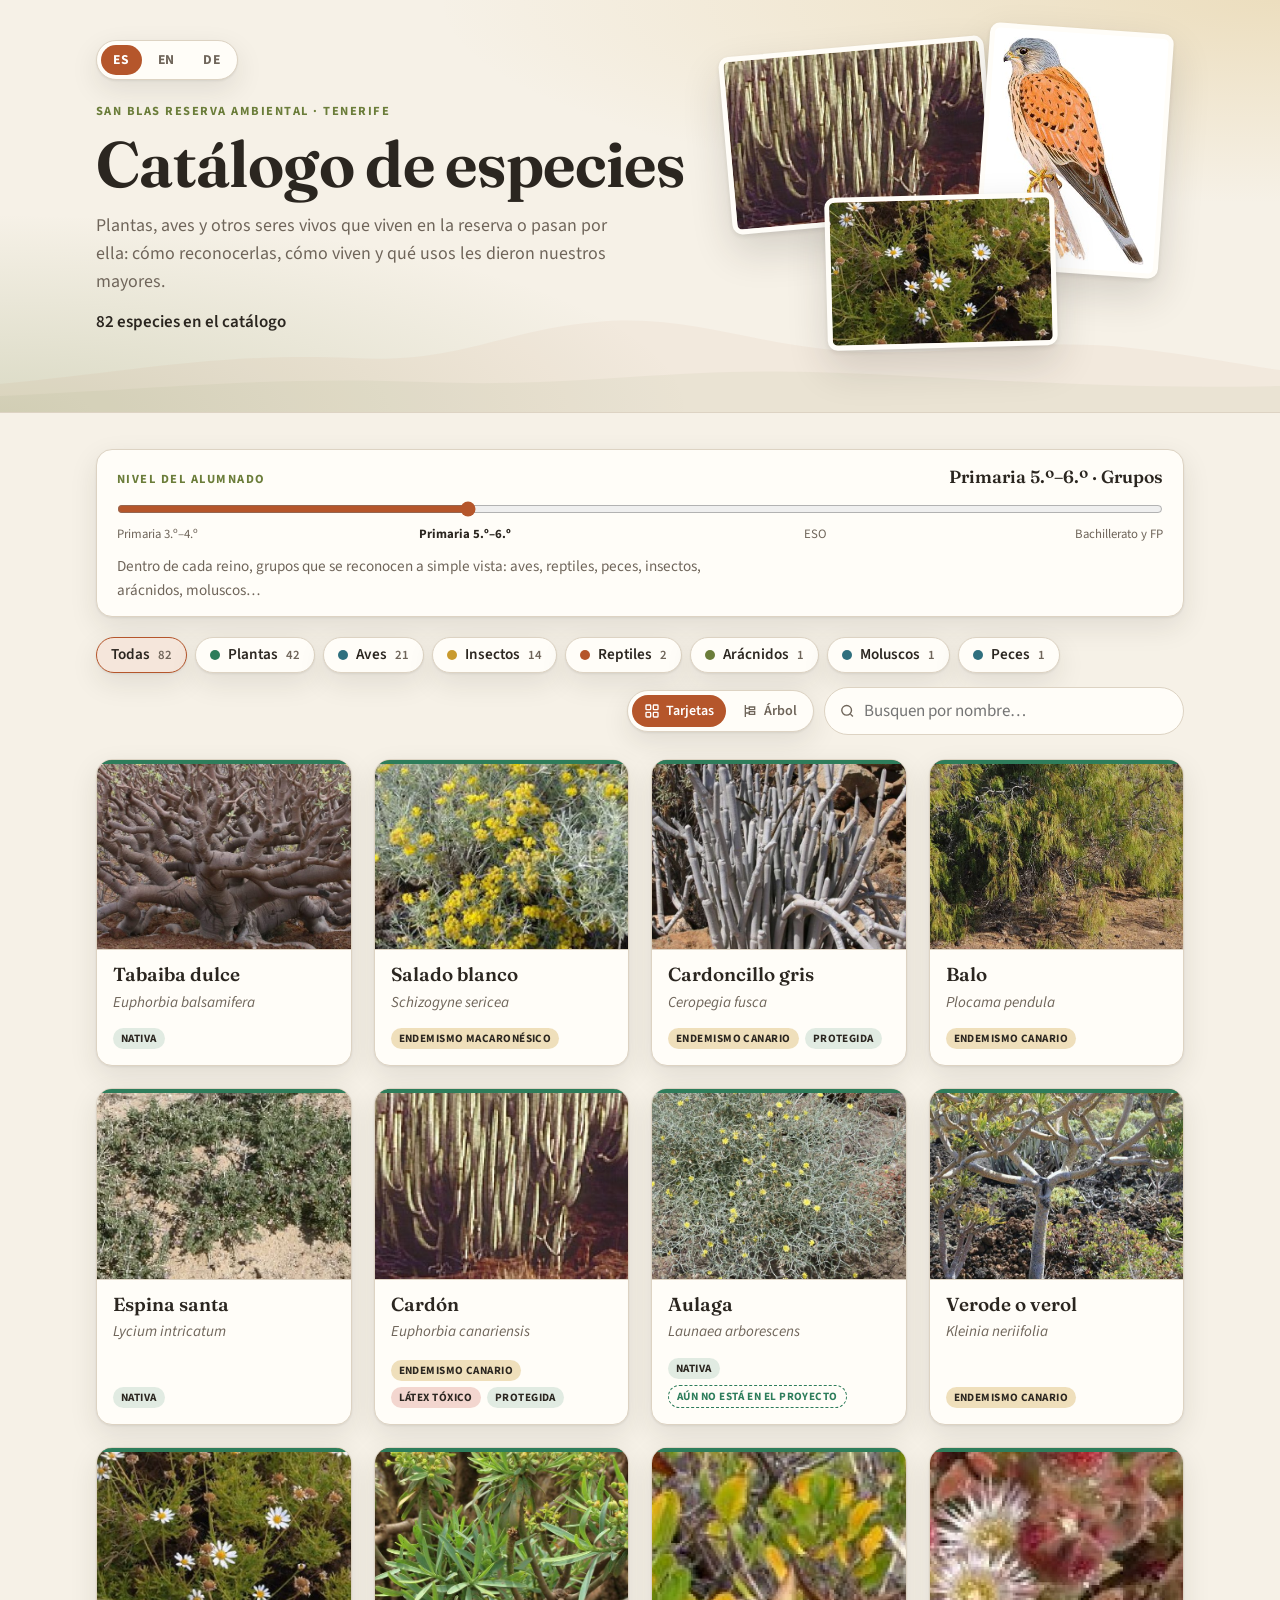
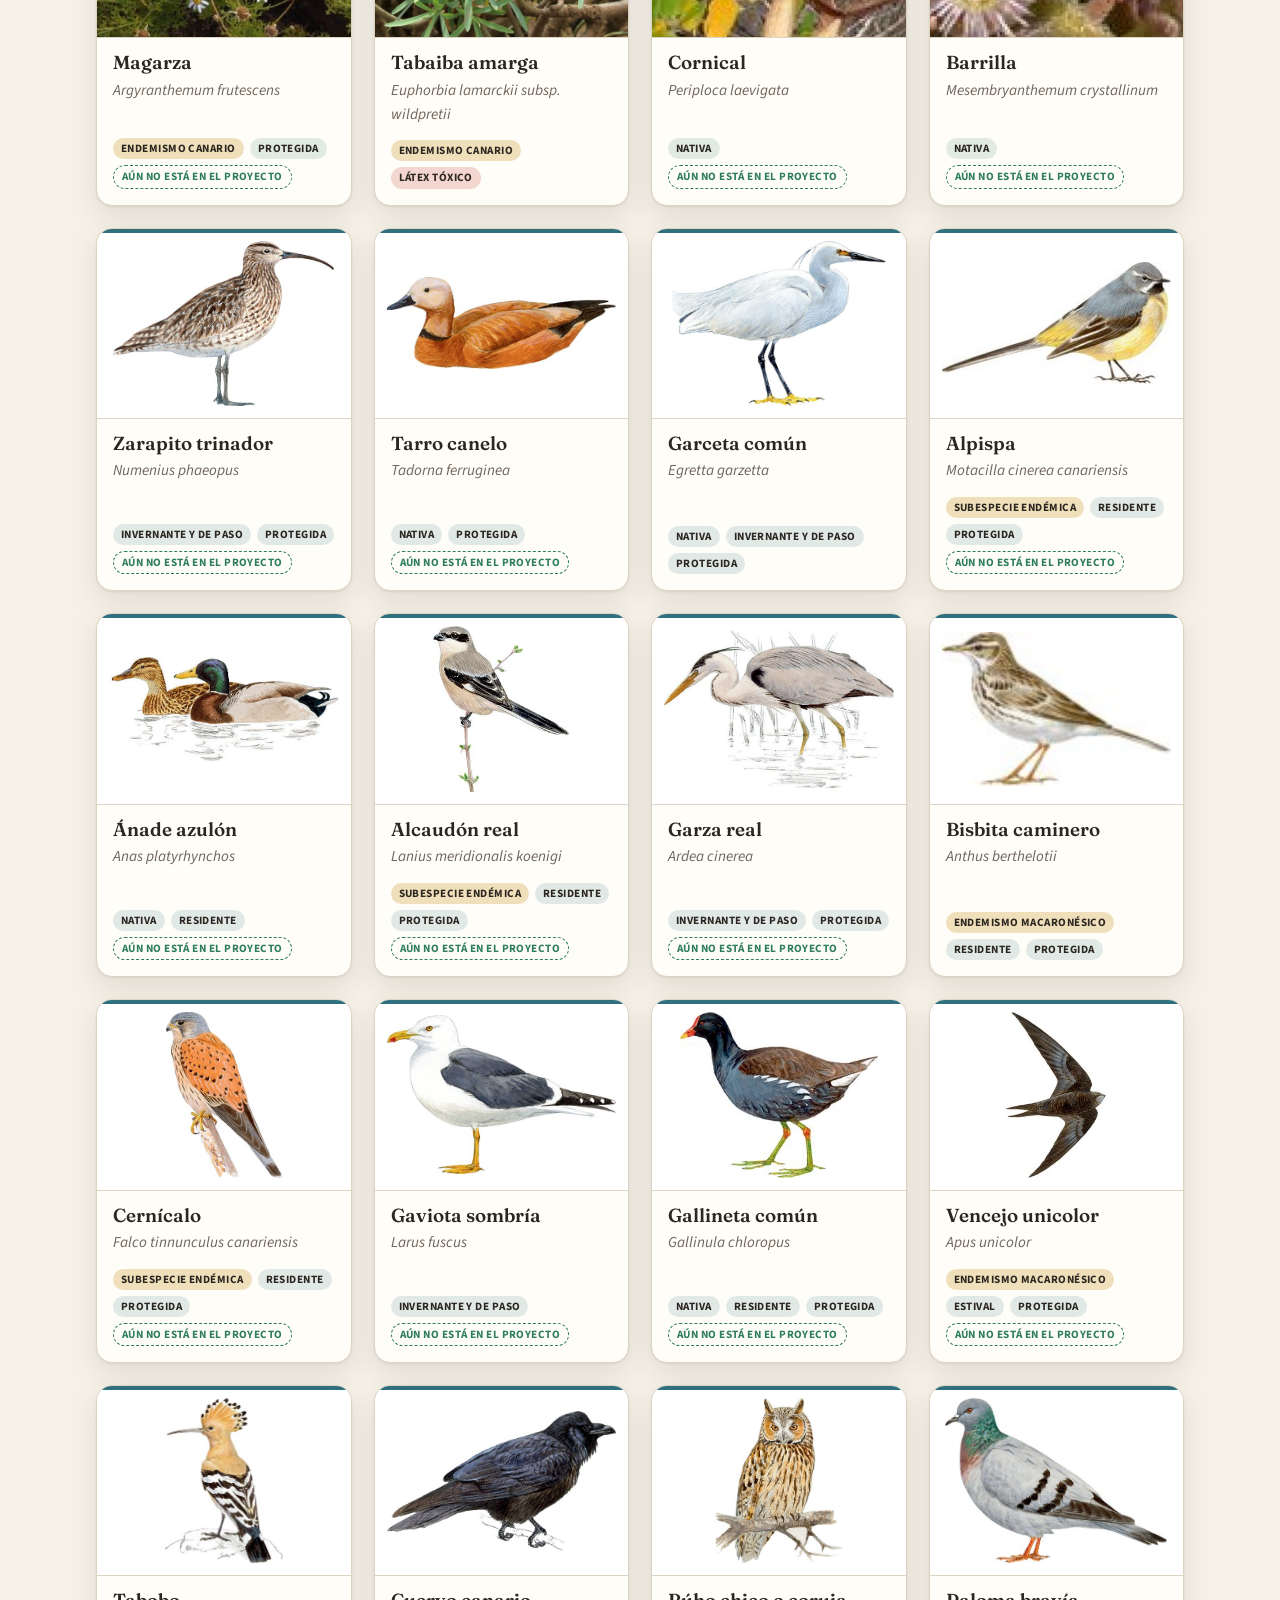
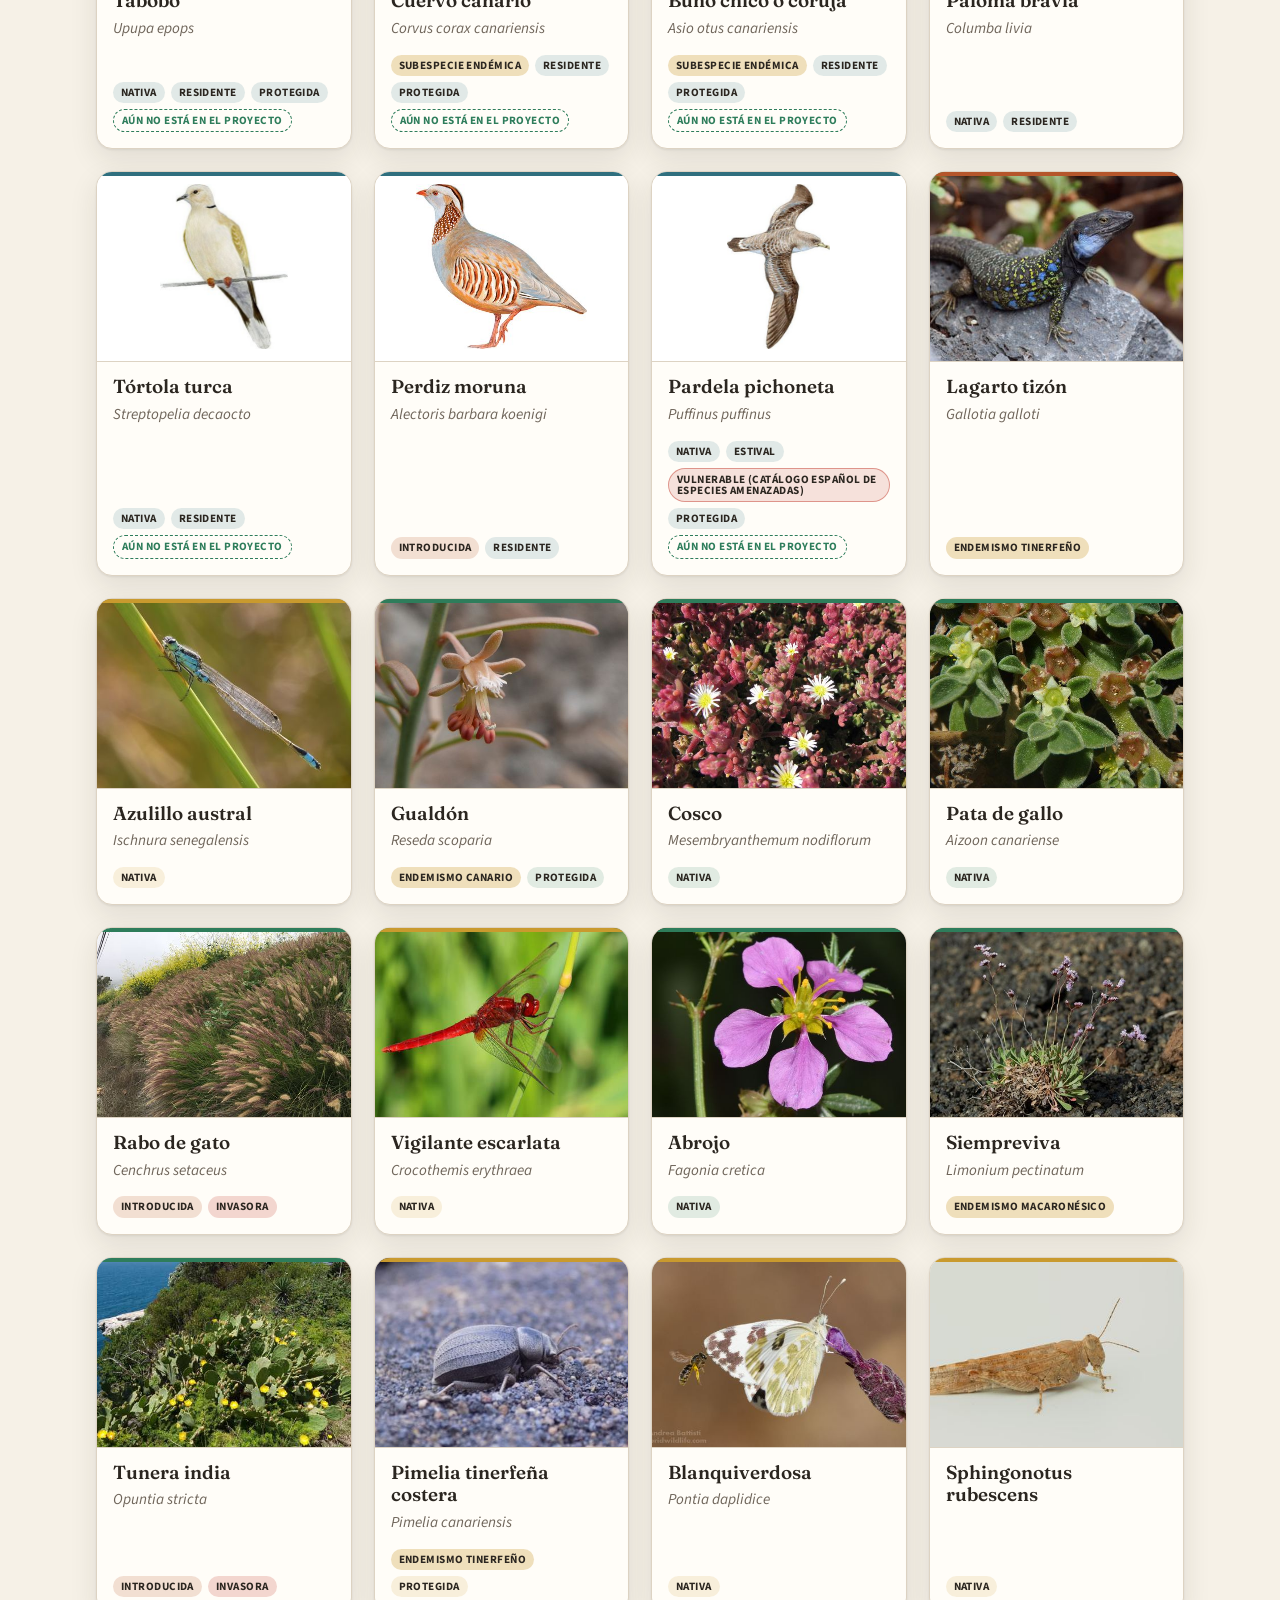
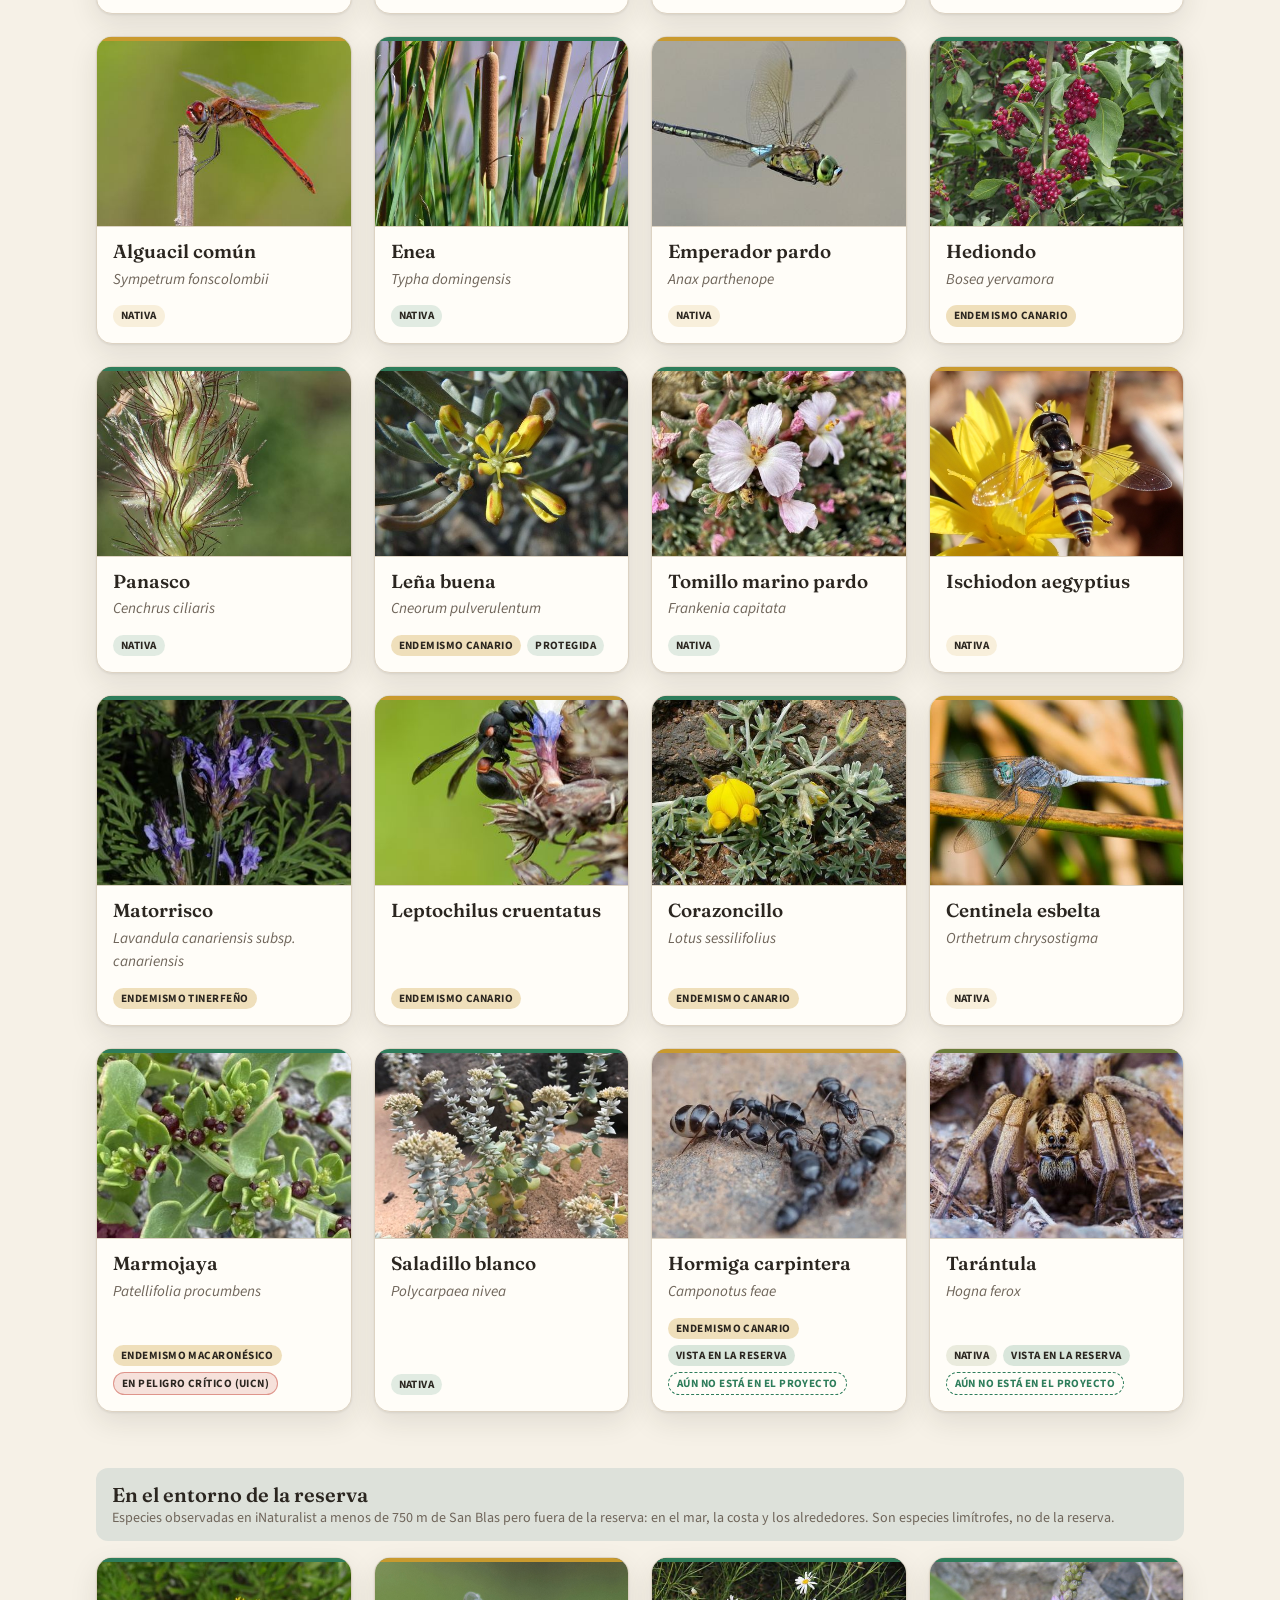
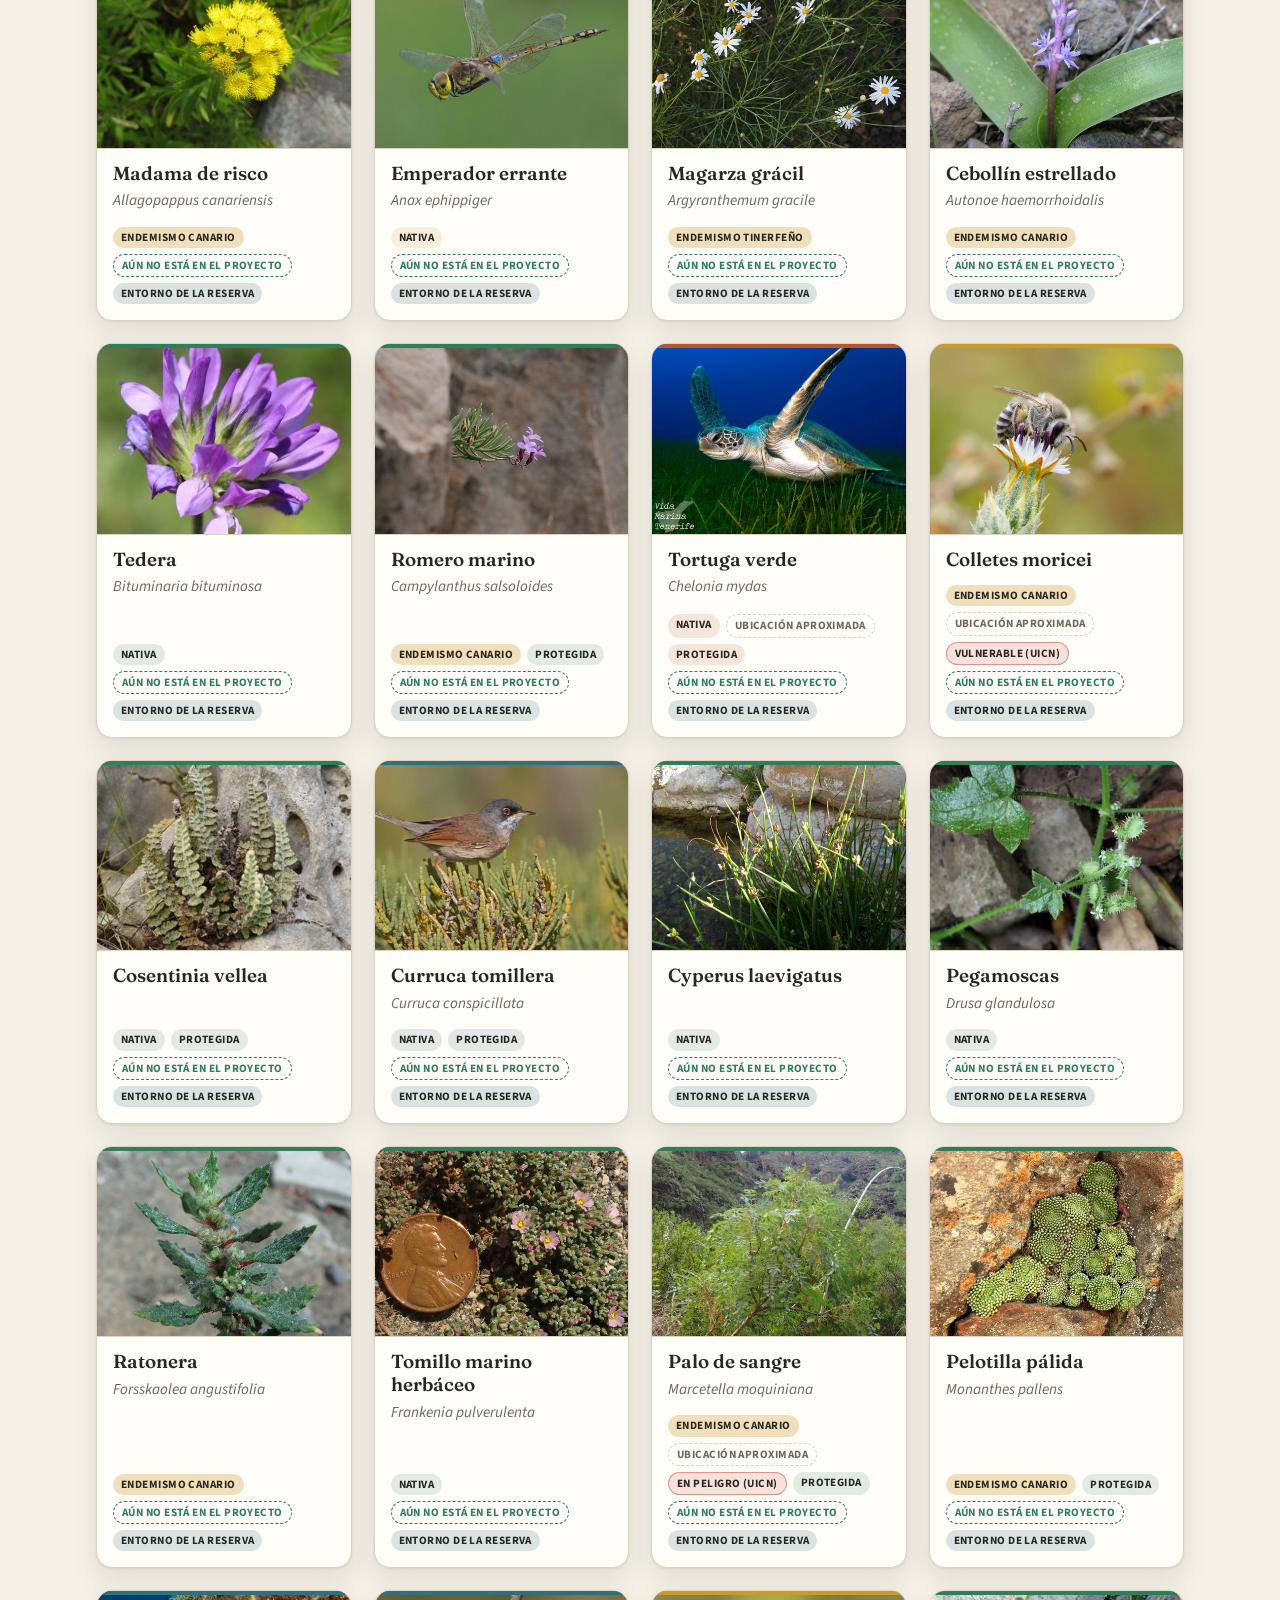
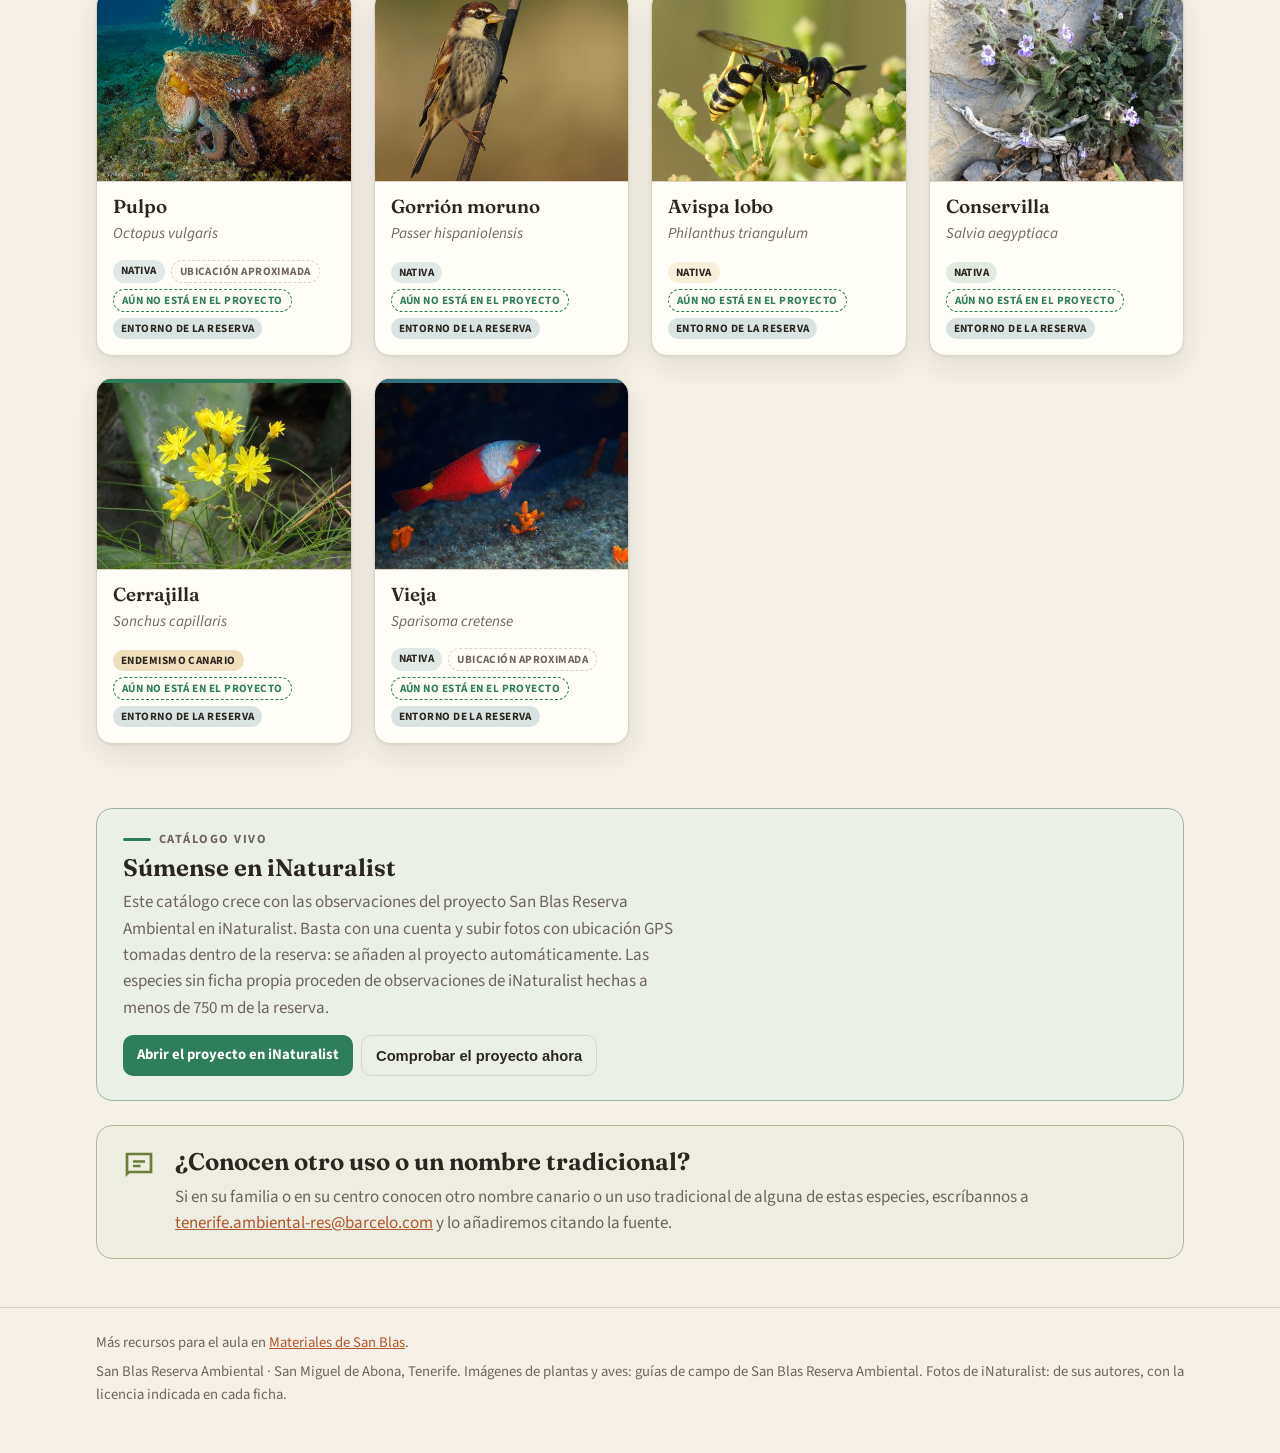
==== catalogo/index.html @ 32a2a269 "Vincula el catálogo de especies desde la web de materiales Copia la web del catálogo en catalogo/ (c" ====
<!doctype html>
<html lang="es">
<head>
<meta charset="utf-8">
<meta name="viewport" content="width=device-width, initial-scale=1">
<title>Catálogo de especies · San Blas Reserva Ambiental</title>
<meta name="description" content="Catálogo de plantas y aves de San Blas Reserva Ambiental (Tenerife): foto, descripción y usos tradicionales en español, inglés y alemán.">
<link rel="preconnect" href="https://fonts.googleapis.com">
<link rel="preconnect" href="https://fonts.gstatic.com" crossorigin>
<link href="https://fonts.googleapis.com/css2?family=Fraunces:opsz,wght@9..144,500;9..144,650&family=Source+Sans+3:wght@400;600;700&display=swap" rel="stylesheet">
<link rel="stylesheet" href="estilo.css">
</head>
<body>

<header class="cabecera">
  <div class="envoltura">
    <div>
      <nav class="idiomas" aria-label="Idioma / Language / Sprache">
        <button type="button" data-lang="es">ES</button>
        <button type="button" data-lang="en">EN</button>
        <button type="button" data-lang="de">DE</button>
      </nav>
      <p class="antetitulo" data-t="antetitulo"></p>
      <h1 data-t="titulo"></h1>
      <p class="entradilla" data-t="entradilla"></p>
      <p class="recuento" id="recuento"></p>
    </div>
    <div class="collage" aria-hidden="true">
      <img class="c1" src="img/cardon.jpg" alt="">
      <img class="c2" src="img/cernicalo.jpg" alt="">
      <img class="c3" src="img/magarza.jpg" alt="">
    </div>
  </div>
</header>

<main class="envoltura">
  <div class="nivel">
    <div class="nivel-cab">
      <label for="nivel" data-t="nivel"></label>
      <output id="nivel-txt" for="nivel"></output>
    </div>
    <input type="range" id="nivel" min="1" max="4" step="1" value="2" list="nivel-marcas">
    <ol class="nivel-marcas" id="nivel-marcas" aria-hidden="true"><li></li><li></li><li></li><li></li></ol>
    <p class="nivel-ayuda" id="nivel-ayuda"></p>
  </div>

  <div class="herramientas">
    <div class="filtros" role="group" id="filtros"></div>
    <div class="lado">
    <div class="vista" role="group" id="vista">
      <button type="button" data-vista="tarjetas"><svg width="16" height="16" viewBox="0 0 24 24" fill="none" stroke="currentColor" stroke-width="2" aria-hidden="true"><rect x="3" y="3" width="7" height="7" rx="1"/><rect x="14" y="3" width="7" height="7" rx="1"/><rect x="3" y="14" width="7" height="7" rx="1"/><rect x="14" y="14" width="7" height="7" rx="1"/></svg><span data-t="vistaTarjetas"></span></button>
      <button type="button" data-vista="arbol"><svg width="16" height="16" viewBox="0 0 24 24" fill="none" stroke="currentColor" stroke-width="2" aria-hidden="true"><path d="M5 3v18M5 8h6M5 15h6M11 8v-2h8v4h-8zM11 15v-2h8v4h-8z"/></svg><span data-t="vistaArbol"></span></button>
    </div>
    <label class="buscar">
      <span class="vh" data-t="buscar"></span>
      <svg width="18" height="18" viewBox="0 0 24 24" fill="none" stroke="currentColor" stroke-width="2" aria-hidden="true"><circle cx="11" cy="11" r="7"/><path d="m20 20-3.5-3.5"/></svg>
      <input type="search" id="buscar" autocomplete="off">
    </label>
  </div>

  </div>
  <div id="rejilla" class="rejilla" aria-live="polite"></div>
  <div id="arbol-cont" hidden>
    <p class="arbol-acciones"><button type="button" id="desplegar" data-t="desplegar"></button> · <button type="button" id="plegar" data-t="plegar"></button></p>
    <ul class="arbol" id="arbol"></ul>
  </div>
  <p id="vacio" class="vacio" hidden data-t="vacio"></p>

  <aside class="inat" id="inat">
    <div>
      <p class="sec-num" style="--c:var(--hoja)" data-t="inatAnte"></p>
      <h2 data-t="inatTitulo"></h2>
      <p data-t="inatTexto"></p>
      <p class="acciones"><a class="boton" style="--c:var(--hoja)" href="https://www.inaturalist.org/projects/san-blas-reserva-ambiental" target="_blank" rel="noopener" data-t="inatBoton"></a> <button type="button" class="boton sec" id="comprobar" data-t="comprobarBoton"></button></p>
      <div class="comprobar-res" id="comprobar-res" aria-live="polite" hidden></div>
    </div>
  </aside>

  <aside class="invita">
    <svg width="36" height="36" viewBox="0 0 24 24" fill="none" stroke="currentColor" stroke-width="1.8" aria-hidden="true"><path d="M4 4h16v12H5.2L4 17.2z"/><path d="M8 9h8M8 12h5"/></svg>
    <div>
      <h2 data-t="invitaTitulo"></h2>
      <p data-t="invitaTexto" data-html></p>
    </div>
  </aside>
</main>

<footer class="pie">
  <div class="envoltura">
    <p data-t="pie1" data-html></p>
    <p data-t="pie2"></p>
  </div>
</footer>

<dialog id="ficha" class="ficha" aria-labelledby="ficha-nombre">
  <form method="dialog"><button class="cerrar" aria-label="×" data-t-aria="cerrar">×</button></form>
  <div class="ficha-foto"><img id="ficha-img" alt=""></div>
  <div class="ficha-cuerpo">
    <p class="ficha-grupo" id="ficha-grupo"></p>
    <h2 id="ficha-nombre"></h2>
    <p class="cientifico" id="ficha-cientifico"></p>
    <p class="otros-nombres" id="ficha-otros"></p>
    <div class="meta" id="ficha-estatus"></div>
    <p class="islas" id="ficha-islas" hidden></p>
    <p class="nota-dist" id="ficha-nota" hidden></p>
    <p class="taxonomia" id="ficha-taxonomia"></p>
    <h3 data-t="descripcion"></h3>
    <p id="ficha-desc"></p>
    <h3 data-t="usos"></h3>
    <p id="ficha-usos"></p>
    <p class="credito" id="ficha-credito"></p>
    <p class="acciones" id="ficha-enlaces"></p>
  </div>
</dialog>

<script src="datos.js"></script>
<script src="datos-inat.js"></script>
<script src="taxonomia.js"></script>
<script src="catalogo.js"></script>
</body>
</html>
---- catalogo/estilo.css ----
/* Misma paleta y tipografía que sanblasreservaambiental.org/materiales */
:root{
  --fondo:#f6f1e7; --papel:#fffdf8; --tinta:#2b2620; --suave:#6f655a; --linea:#ddd3c3;
  --acento:#b5562b; --acento-2:#6b7d3a; --mar:#2f6f7e; --oro:#c99a2e; --hoja:#2e7d5b; --sobre-c:#fff;
  --sombra:0 1px 2px rgba(43,38,32,.08),0 10px 28px rgba(43,38,32,.10);
  --sombra-alta:0 2px 4px rgba(43,38,32,.10),0 18px 40px rgba(43,38,32,.16);
  --radio:16px;
  --serif:"Fraunces",Georgia,"Times New Roman",serif;
  --sans:"Source Sans 3",system-ui,-apple-system,"Segoe UI",sans-serif;
}
@media (prefers-color-scheme: dark){
  :root:not([data-theme="light"]){
    --fondo:#1c1915; --papel:#26221d; --tinta:#efe8dc; --suave:#b2a796; --linea:#3a342c;
    --acento:#e0814f; --acento-2:#a6b86b; --mar:#6fb3c2; --oro:#e2b850; --hoja:#6cc69a; --sobre-c:#1c1915;
    --sombra:0 1px 2px rgba(0,0,0,.4),0 10px 28px rgba(0,0,0,.3);
    --sombra-alta:0 2px 4px rgba(0,0,0,.45),0 18px 40px rgba(0,0,0,.4);
  }
}
:root[data-theme="dark"]{
  --fondo:#1c1915; --papel:#26221d; --tinta:#efe8dc; --suave:#b2a796; --linea:#3a342c;
  --acento:#e0814f; --acento-2:#a6b86b; --mar:#6fb3c2; --oro:#e2b850; --hoja:#6cc69a; --sobre-c:#1c1915;
  --sombra:0 1px 2px rgba(0,0,0,.4),0 10px 28px rgba(0,0,0,.3);
  --sombra-alta:0 2px 4px rgba(0,0,0,.45),0 18px 40px rgba(0,0,0,.4);
}
*{box-sizing:border-box}
body{margin:0;background:var(--fondo);color:var(--tinta);font:17px/1.55 var(--sans);-webkit-font-smoothing:antialiased}
a{color:var(--acento)}
.envoltura{max-width:1120px;margin:0 auto;padding:0 16px}
.vh{position:absolute;width:1px;height:1px;overflow:hidden;clip:rect(0 0 0 0)}

/* Cabecera */
.cabecera{position:relative;overflow:hidden;border-bottom:1px solid var(--linea);
  background:
    radial-gradient(120% 90% at 100% 0%, color-mix(in srgb,var(--oro) 22%,transparent) 0%, transparent 55%),
    radial-gradient(90% 80% at 0% 100%, color-mix(in srgb,var(--acento-2) 20%,transparent) 0%, transparent 60%),
    var(--fondo)}
.cabecera::after{content:"";position:absolute;inset:auto 0 0 0;height:120px;pointer-events:none;opacity:.5;
  background:url("data:image/svg+xml,%3Csvg xmlns='http://www.w3.org/2000/svg' viewBox='0 0 1200 120' preserveAspectRatio='none'%3E%3Cpath d='M0 120 L0 92 C120 80 210 60 330 66 C430 72 470 38 560 30 C640 22 700 50 780 58 C880 68 960 44 1060 56 C1120 63 1170 74 1200 78 L1200 120 Z' fill='%23b5562b' fill-opacity='.10'/%3E%3Cpath d='M0 120 L0 104 C160 96 260 84 400 90 C540 96 620 76 760 80 C900 84 1020 98 1200 94 L1200 120 Z' fill='%236b7d3a' fill-opacity='.12'/%3E%3C/svg%3E") bottom/100% 100% no-repeat}
.cabecera .envoltura{position:relative;z-index:1;padding-top:28px;padding-bottom:64px;display:grid;grid-template-columns:1.3fr 1fr;gap:32px;align-items:center}
.collage{position:relative;height:320px}
.collage img{position:absolute;border-radius:10px;box-shadow:var(--sombra-alta);border:5px solid var(--papel);object-fit:cover;background:#fff}
.collage .c1{width:58%;aspect-ratio:3/2;left:0;top:18px;transform:rotate(-5deg)}
.collage .c2{width:40%;aspect-ratio:3/4;right:4%;top:0;transform:rotate(4deg);object-fit:contain;padding:8px}
.collage .c3{width:50%;aspect-ratio:3/2;left:22%;bottom:0;transform:rotate(-1.5deg)}
.antetitulo{font:700 .78rem/1.2 var(--sans);letter-spacing:.12em;text-transform:uppercase;color:var(--acento-2);margin:24px 0 12px}
h1{font:650 clamp(2.3rem,6.5vw,4rem)/1.02 var(--serif);margin:0 0 16px;letter-spacing:-.01em;max-width:16ch}
.entradilla{font-size:1.12rem;color:var(--suave);margin:0 0 14px;max-width:58ch}
.recuento{margin:0;font-weight:600}

.idiomas{display:inline-flex;gap:4px;background:var(--papel);border:1px solid var(--linea);border-radius:999px;padding:4px;box-shadow:var(--sombra)}
.idiomas button{font:700 .85rem/1 var(--sans);letter-spacing:.06em;border:0;background:transparent;color:var(--suave);padding:8px 12px;border-radius:999px;cursor:pointer}
.idiomas button[aria-pressed="true"]{background:var(--acento);color:var(--sobre-c)}

/* Nivel del alumnado */
.nivel{margin:36px 0 0;background:var(--papel);border:1px solid var(--linea);border-radius:var(--radio);padding:16px 20px 14px;box-shadow:var(--sombra)}
.nivel-cab{display:flex;flex-wrap:wrap;gap:6px 14px;align-items:baseline;justify-content:space-between}
.nivel-cab label{font:700 .78rem/1.2 var(--sans);letter-spacing:.12em;text-transform:uppercase;color:var(--acento-2)}
.nivel-cab output{font:600 1.1rem/1.2 var(--serif)}
.nivel input[type=range]{width:100%;margin:14px 0 4px;accent-color:var(--acento);cursor:pointer}
.nivel-marcas{display:grid;grid-template-columns:repeat(4,1fr);list-style:none;margin:0;padding:0;font-size:.8rem;color:var(--suave)}
.nivel-marcas li:nth-child(2){text-align:center;transform:translateX(-17%)}
.nivel-marcas li:nth-child(3){text-align:center;transform:translateX(17%)}
.nivel-marcas li:last-child{text-align:right}
.nivel-marcas li.activo{color:var(--tinta);font-weight:700}
.nivel-ayuda{margin:10px 0 0;color:var(--suave);font-size:.95rem;max-width:75ch}
.seccion{grid-column:1/-1;margin:14px 0 -6px;padding-bottom:6px;border-bottom:1px solid var(--linea);font:600 1.25rem/1.25 var(--serif)}
.seccion:first-child{margin-top:0}
.seccion small{display:block;font:400 .88rem/1.3 var(--sans);color:var(--suave);margin-top:2px}
.seccion i{font-style:italic}
.seccion.litoral{margin-top:34px;padding:14px 16px;border:0;border-radius:12px;background:color-mix(in srgb,var(--mar) 12%,transparent);color:var(--tinta)}
.seccion.litoral:first-child{margin-top:0}
.chip.entorno{background:color-mix(in srgb,var(--mar) 18%,transparent)}
.arbol-litoral{margin-top:26px}
.arbol-litoral>.seccion{margin:0 0 8px;font:600 1.15rem/1.25 var(--serif)}
.cuerpo .rango{font-size:.82rem;color:var(--suave);margin:0}
.taxonomia{margin:12px 0 0;font-size:.9rem;color:var(--suave)}
.taxonomia b{color:var(--tinta);font-weight:600}
.oculto-nivel1 .cuerpo .cientifico{display:none}

/* Herramientas */
.herramientas{display:flex;flex-wrap:wrap;gap:14px;align-items:center;justify-content:space-between;margin:20px 0 24px}
.filtros{display:flex;flex-wrap:wrap;gap:8px}
.filtros button{display:inline-flex;align-items:center;gap:8px;font:600 .95rem/1 var(--sans);color:var(--tinta);cursor:pointer;
  background:var(--papel);border:1px solid var(--linea);border-radius:999px;padding:9px 14px;box-shadow:var(--sombra)}
.filtros button[aria-pressed="true"]{border-color:var(--c,var(--acento));background:color-mix(in srgb,var(--c,var(--acento)) 14%,var(--papel))}
.filtros .n{font-size:.8rem;color:var(--suave)}
.punto{width:10px;height:10px;border-radius:50%;background:var(--c,var(--acento));flex:none}
.buscar{display:flex;align-items:center;gap:8px;background:var(--papel);border:1px solid var(--linea);border-radius:999px;padding:0 14px;color:var(--suave);flex:1 1 240px;max-width:360px}
.buscar input{border:0;background:transparent;font:inherit;color:var(--tinta);padding:10px 0;width:100%;outline:none}
.buscar:focus-within{border-color:var(--acento)}

.lado{display:flex;flex-wrap:wrap;gap:10px;align-items:center;flex:1 1 360px;justify-content:flex-end}
.vista{display:inline-flex;gap:4px;background:var(--papel);border:1px solid var(--linea);border-radius:999px;padding:4px;box-shadow:var(--sombra)}
.vista button{display:inline-flex;align-items:center;gap:6px;font:600 .88rem/1 var(--sans);border:0;background:transparent;color:var(--suave);padding:8px 12px;border-radius:999px;cursor:pointer}
.vista button[aria-pressed="true"]{background:var(--acento);color:var(--sobre-c)}

/* Árbol */
.arbol-acciones{margin:0 0 12px;color:var(--suave);font-size:.9rem}
.arbol-acciones button{border:0;background:none;color:var(--acento);font:inherit;cursor:pointer;padding:2px;text-decoration:underline;text-underline-offset:3px}
.arbol,.arbol ul{list-style:none;margin:0;padding:0}
.arbol ul{margin-left:11px;padding-left:22px;border-left:2px solid var(--linea)}
.arbol li{position:relative}
.arbol ul>li::before{content:"";position:absolute;left:-22px;top:22px;width:18px;border-top:2px solid var(--linea)}
.arbol ul>li:last-child::after{content:"";position:absolute;left:-24px;top:23px;bottom:0;border-left:4px solid var(--fondo)}
.arbol summary{display:flex;flex-wrap:wrap;align-items:baseline;gap:4px 10px;cursor:pointer;padding:10px 12px;margin:2px 0;border-radius:10px;list-style:none}
.arbol summary::-webkit-details-marker{display:none}
.arbol summary::before{content:"▸";color:var(--c,var(--acento));font-size:.9rem;width:12px;transition:transform .15s;display:inline-block}
.arbol details[open]>summary::before{transform:rotate(90deg)}
.arbol summary:hover{background:color-mix(in srgb,var(--c,var(--acento)) 8%,transparent)}
.arbol .rango-et{font:700 .7rem/1 var(--sans);letter-spacing:.1em;text-transform:uppercase;color:var(--c,var(--acento))}
.arbol .rango-nom{font:600 1.08rem/1.25 var(--serif)}
.arbol .rango-nom i{font-style:italic}
.arbol .rango-es{color:var(--suave);font-size:.92rem}
.arbol .n{font-size:.8rem;color:var(--suave);background:color-mix(in srgb,var(--c,var(--acento)) 12%,var(--papel));border-radius:999px;padding:3px 8px}
.hojas{display:grid;gap:8px;margin-left:34px;grid-template-columns:repeat(auto-fill,minmax(min(100%,230px),1fr));padding:4px 0 14px}
.hoja{display:flex;align-items:center;gap:10px;text-align:left;background:var(--papel);border:1px solid var(--linea);border-radius:10px;padding:6px 10px 6px 6px;cursor:pointer;font:inherit;color:inherit;box-shadow:var(--sombra)}
.hoja:hover,.hoja:focus-visible{border-color:var(--c);outline:none}
.hoja img,.hoja .sin{width:46px;height:46px;border-radius:8px;object-fit:cover;flex:none;background:color-mix(in srgb,var(--c) 12%,var(--papel))}
.hoja b{display:block;font:600 .98rem/1.2 var(--serif)}
.hoja i{display:block;font-size:.82rem;color:var(--suave)}
.oculto-nivel1 .hoja i{display:none}

/* Tarjetas */
.rejilla{display:grid;gap:22px;grid-template-columns:repeat(auto-fill,minmax(min(100%,240px),1fr))}
.tarjeta{position:relative;display:flex;flex-direction:column;background:var(--papel);border:1px solid var(--linea);text-align:left;
  border-radius:var(--radio);overflow:hidden;box-shadow:var(--sombra);transition:transform .2s ease,box-shadow .2s ease,border-color .2s;padding:0;font:inherit;color:inherit;cursor:pointer}
.tarjeta:hover,.tarjeta:focus-visible{transform:translateY(-4px);box-shadow:var(--sombra-alta);border-color:color-mix(in srgb,var(--c) 45%,var(--linea));outline:none}
.tarjeta::before{content:"";position:absolute;inset:0 0 auto 0;height:4px;background:var(--c);z-index:2}
.miniatura{aspect-ratio:4/3;width:100%;background:color-mix(in srgb,var(--c) 10%,var(--papel));overflow:hidden;border-bottom:1px solid var(--linea)}
.miniatura img{width:100%;height:100%;object-fit:cover;transition:transform .4s ease;display:block}
.miniatura.lamina{background:#fff}
.miniatura.lamina img{object-fit:contain;padding:12px}
.tarjeta:hover .miniatura img{transform:scale(1.04)}
.sinfoto{display:grid;place-items:center;height:100%;color:var(--suave);font-size:.9rem}
.cuerpo{display:flex;flex-direction:column;gap:4px;padding:14px 16px 16px;flex:1;width:100%}
.cuerpo h3{font:600 1.18rem/1.2 var(--serif);margin:0}
.cientifico{font-style:italic;color:var(--suave);margin:0}
.cuerpo .cientifico{font-size:.95rem}
.meta{margin-top:auto;padding-top:10px;display:flex;flex-wrap:wrap;gap:6px}
.chip{font:700 .7rem/1 var(--sans);letter-spacing:.04em;text-transform:uppercase;padding:5px 8px;border-radius:999px;
  background:color-mix(in srgb,var(--c) 14%,transparent);color:var(--tinta)}
.chip.endemica-tenerife,.chip.endemica-canaria,.chip.endemica-macaro,.chip.subespecie-endemica{background:color-mix(in srgb,var(--oro) 30%,transparent)}
.chip.introducida{background:color-mix(in srgb,var(--acento) 18%,transparent)}
.chip.toxica{background:color-mix(in srgb,#c0392b 20%,transparent)}
.chip.uicn-cr,.chip.uicn-en,.chip.uicn-vu,.chip.ceea-vu{background:color-mix(in srgb,#c0392b 14%,transparent);border:1px solid color-mix(in srgb,#c0392b 45%,transparent)}
.chip.invasora{background:color-mix(in srgb,#c0392b 20%,transparent)}
.chip.vista-reserva{background:color-mix(in srgb,var(--hoja) 18%,transparent)}
.chip.aproximada{background:transparent;border:1px dashed var(--linea);color:var(--suave)}
.vacio{color:var(--suave);text-align:center;padding:40px 0}

/* Ficha */
.ficha{border:0;padding:0;border-radius:calc(var(--radio) + 4px);background:var(--papel);color:var(--tinta);box-shadow:var(--sombra-alta);
  width:min(760px,calc(100vw - 24px));max-height:calc(100vh - 32px);overflow:auto}
.ficha::backdrop{background:rgba(28,25,21,.6)}
.ficha[open]{display:block;position:fixed}
.ficha form{position:absolute;top:0;right:0;z-index:3}
.ficha-foto{position:relative;overflow:hidden}
.ficha-foto{background:#fff;height:clamp(220px,46vw,380px)}
.ficha-foto img{width:100%;height:100%;object-fit:cover;display:block}
.ficha-foto img[hidden]{display:none}
.ficha-foto.lamina img{object-fit:contain;padding:16px}
.ficha-cuerpo{padding:28px 28px 24px}
.ficha-grupo{font:700 .78rem/1 var(--sans);letter-spacing:.12em;text-transform:uppercase;color:var(--c);margin:0 0 10px}
.ficha h2{font:650 clamp(1.7rem,4vw,2.2rem)/1.1 var(--serif);margin:0 0 4px;padding-right:36px}
.otros-nombres{margin:6px 0 0;color:var(--suave);font-size:.95rem}
.ficha h3{font:600 1.1rem/1.2 var(--serif);margin:20px 0 6px}
.ficha-cuerpo > p{margin:0}
.credito{margin-top:18px !important;font-size:.82rem;color:var(--suave)}
.cerrar{margin:10px;width:40px;height:40px;border-radius:50%;border:1px solid var(--linea);background:var(--papel);color:var(--tinta);font-size:1.5rem;line-height:1;cursor:pointer;z-index:3}
.acciones{display:flex;flex-wrap:wrap;gap:8px;margin-top:14px !important}
.boton{display:inline-flex;align-items:center;gap:6px;text-decoration:none;font-weight:700;font-size:.92rem;padding:9px 14px;border-radius:10px;background:var(--c,var(--acento));color:var(--sobre-c)}
.boton.sec{background:transparent;color:var(--tinta);border:1px solid var(--linea)}

/* iNaturalist e invitación */
.inat{margin:64px 0 0;background:color-mix(in srgb,var(--hoja) 10%,var(--papel));border:1px solid color-mix(in srgb,var(--hoja) 35%,var(--linea));border-radius:var(--radio);padding:24px 26px}
.inat h2,.invita h2{font:650 1.5rem/1.15 var(--serif);margin:0 0 8px}
.inat p{margin:0;color:var(--suave);max-width:70ch}
.sec-num{font:700 .78rem/1 var(--sans);letter-spacing:.12em;text-transform:uppercase;color:var(--c);margin:0 0 8px !important;display:flex;align-items:center;gap:8px}
.sec-num::before{content:"";width:28px;height:3px;border-radius:2px;background:var(--c)}
.invita{margin:24px 0 0;display:flex;gap:18px;align-items:flex-start;background:color-mix(in srgb,var(--acento-2) 12%,var(--papel));
  border:1px solid color-mix(in srgb,var(--acento-2) 35%,var(--linea));border-radius:var(--radio);padding:22px 24px}
.invita svg{flex:none;color:var(--acento-2)}
.invita p{margin:0;color:var(--suave)}
.pie{margin-top:48px;border-top:1px solid var(--linea);padding:24px 0 40px;color:var(--suave);font-size:.92rem}
.pie p{margin:0 0 6px}

@media (max-width:760px){
  .cabecera .envoltura{grid-template-columns:1fr;padding-bottom:48px}
  .collage{display:none}
  .ficha-cuerpo{padding:22px 18px 20px}
  .buscar{max-width:none}
  .invita{flex-direction:column}
}
@media (prefers-reduced-motion: reduce){*{transition:none !important}}
.arbol .arbol-litoral>ul{margin-left:0;padding-left:0;border-left:0}
.arbol .arbol-litoral>ul>li::before,.arbol .arbol-litoral>ul>li::after{display:none}
.ficha .islas{margin:8px 0 0;font-size:.92rem;color:var(--suave)}
.ficha .nota-dist{margin:8px 0 0;padding:10px 12px;border-left:3px solid var(--oro);background:color-mix(in srgb,var(--oro) 10%,transparent);border-radius:6px;font-size:.92rem}
.chip.sin-proyecto{background:transparent;border:1px dashed var(--hoja);color:var(--hoja)}
.comprobar-res{margin-top:14px;padding:12px 14px;border-radius:10px;background:var(--papel);font-size:.95rem}
.comprobar-res ul{margin:6px 0 10px;padding-left:20px}
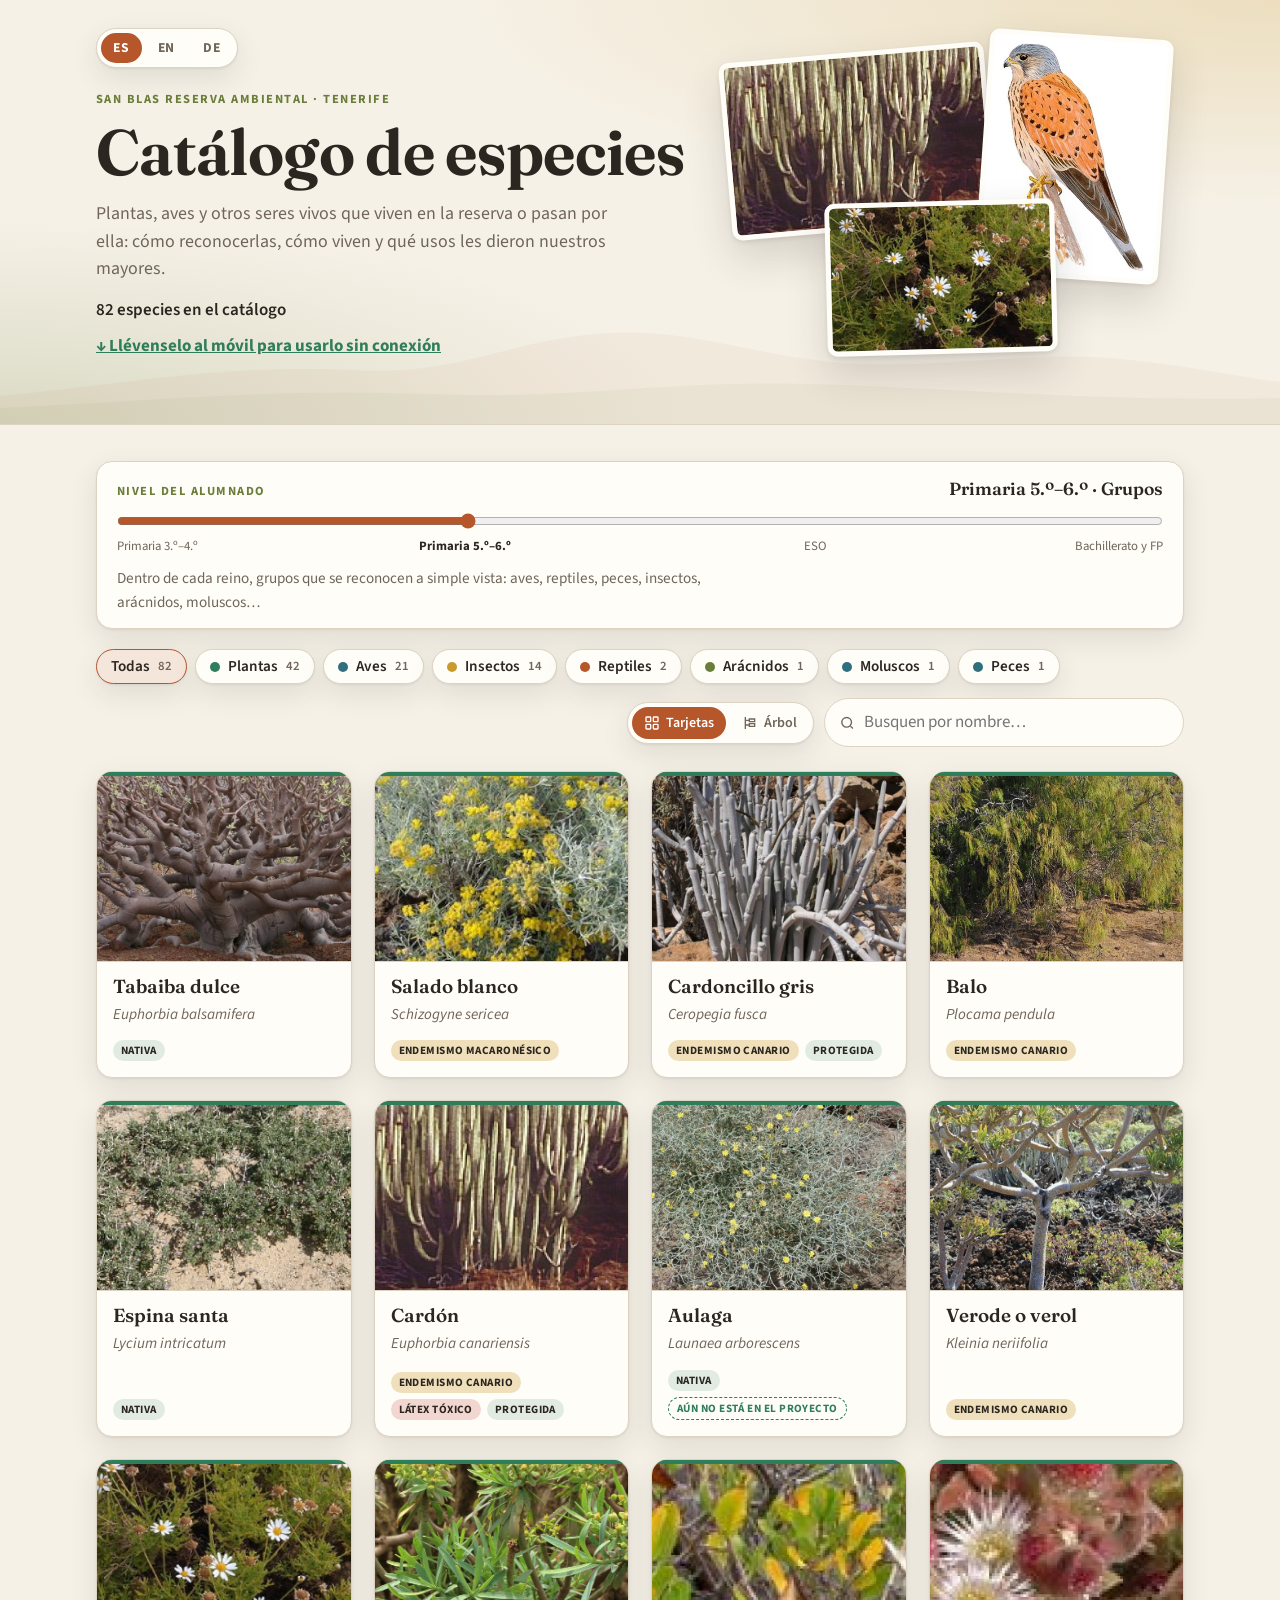
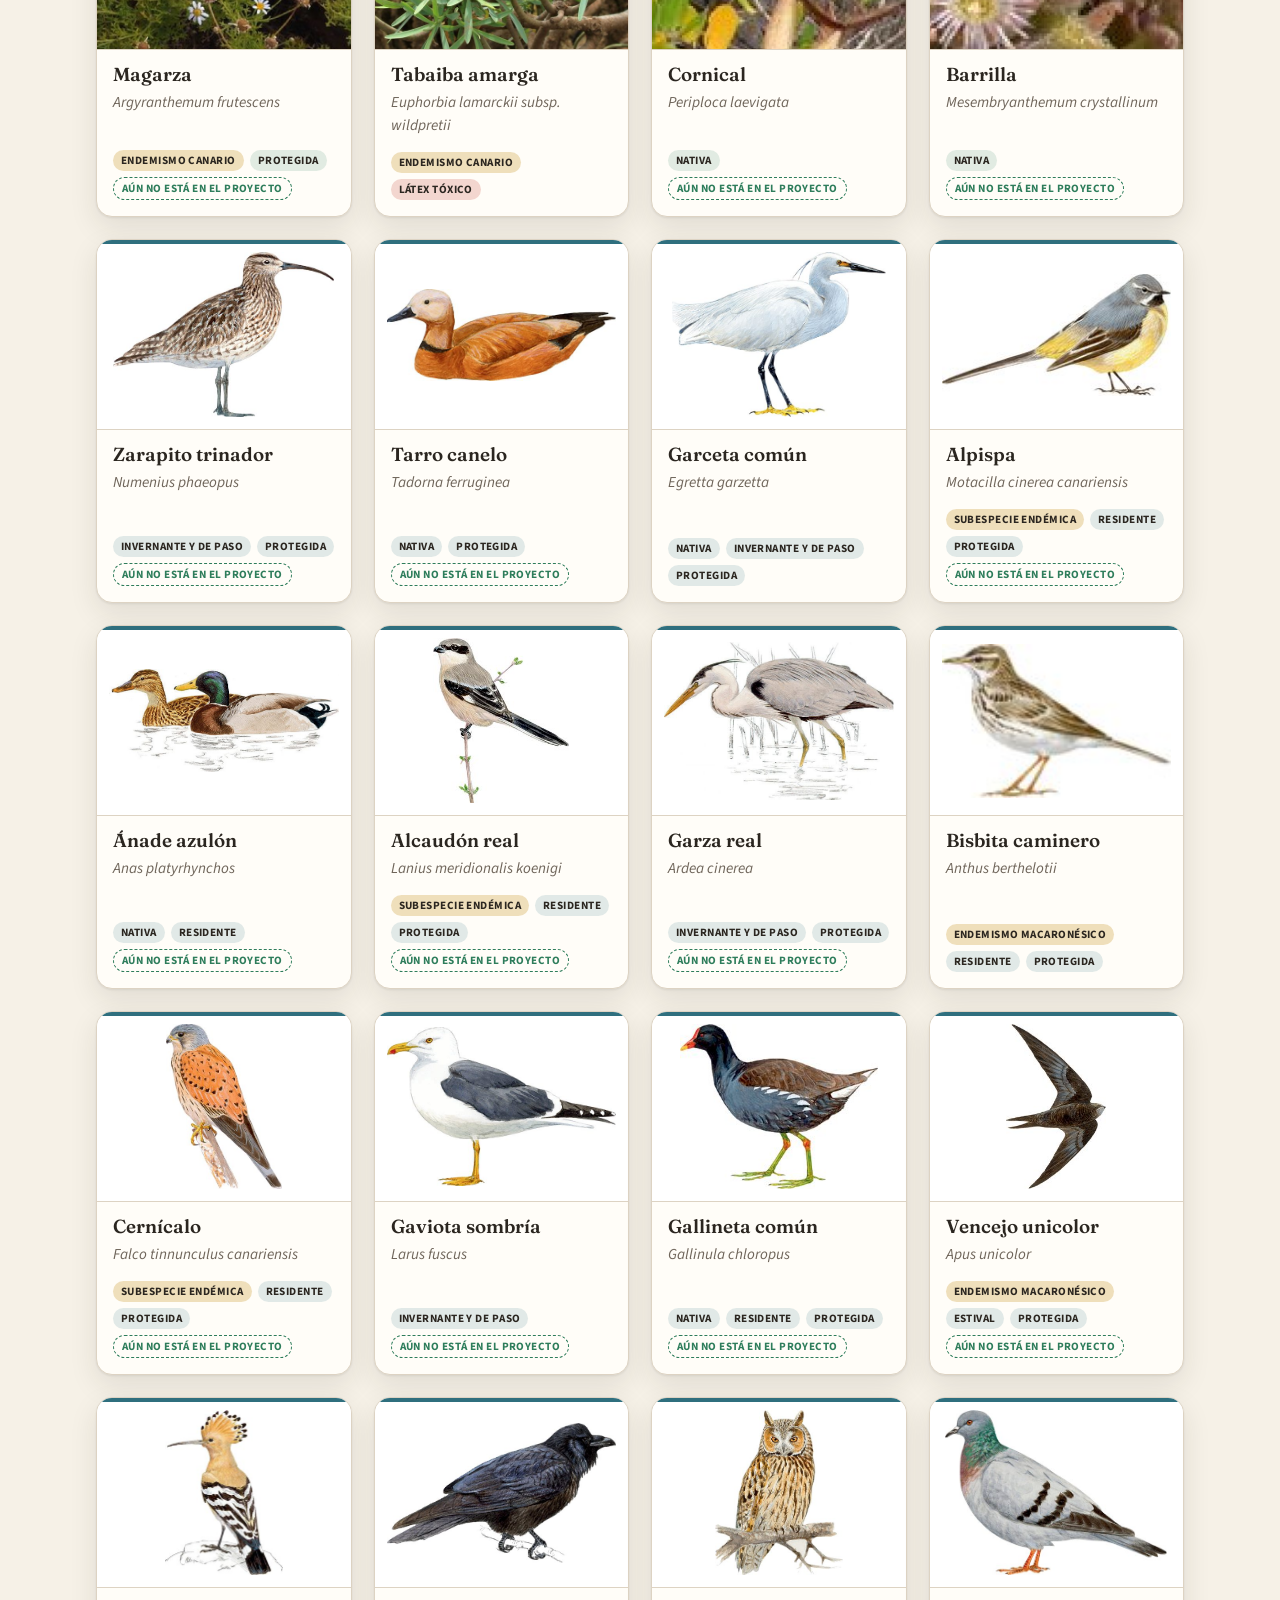
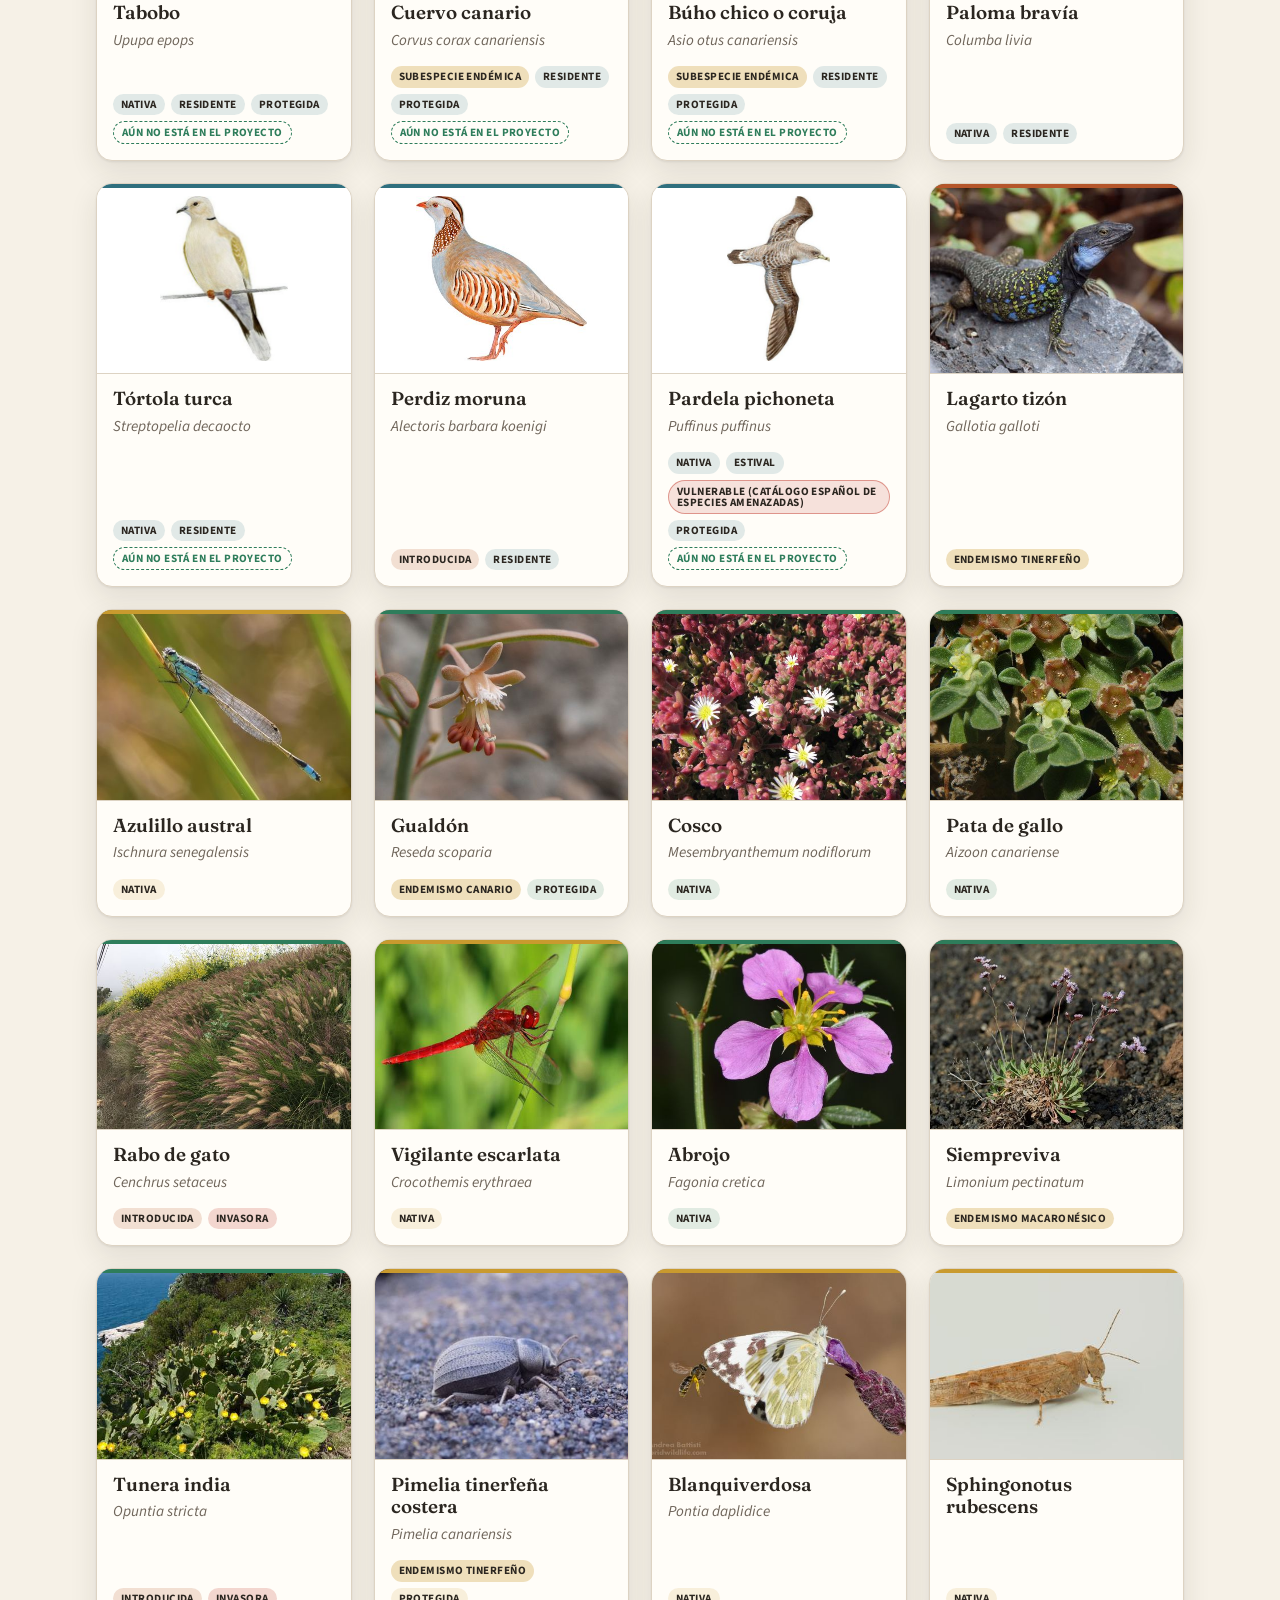
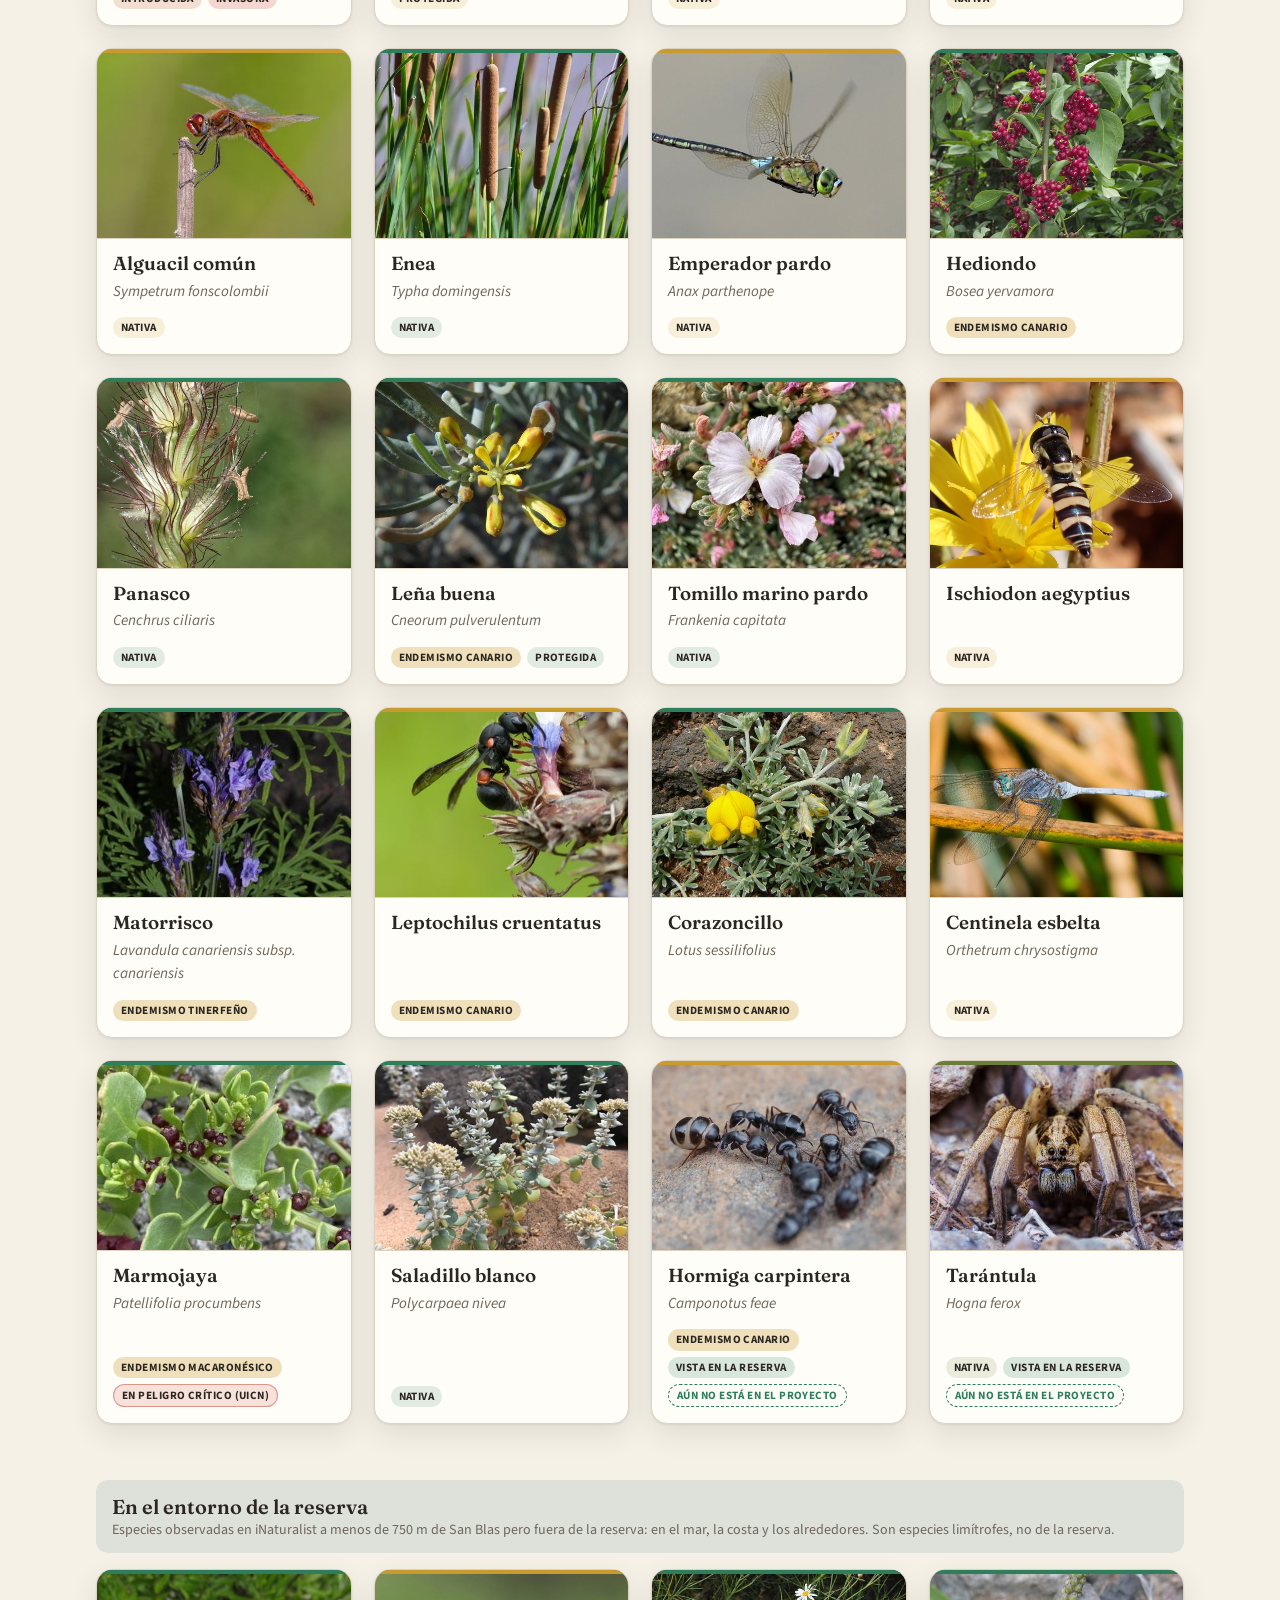
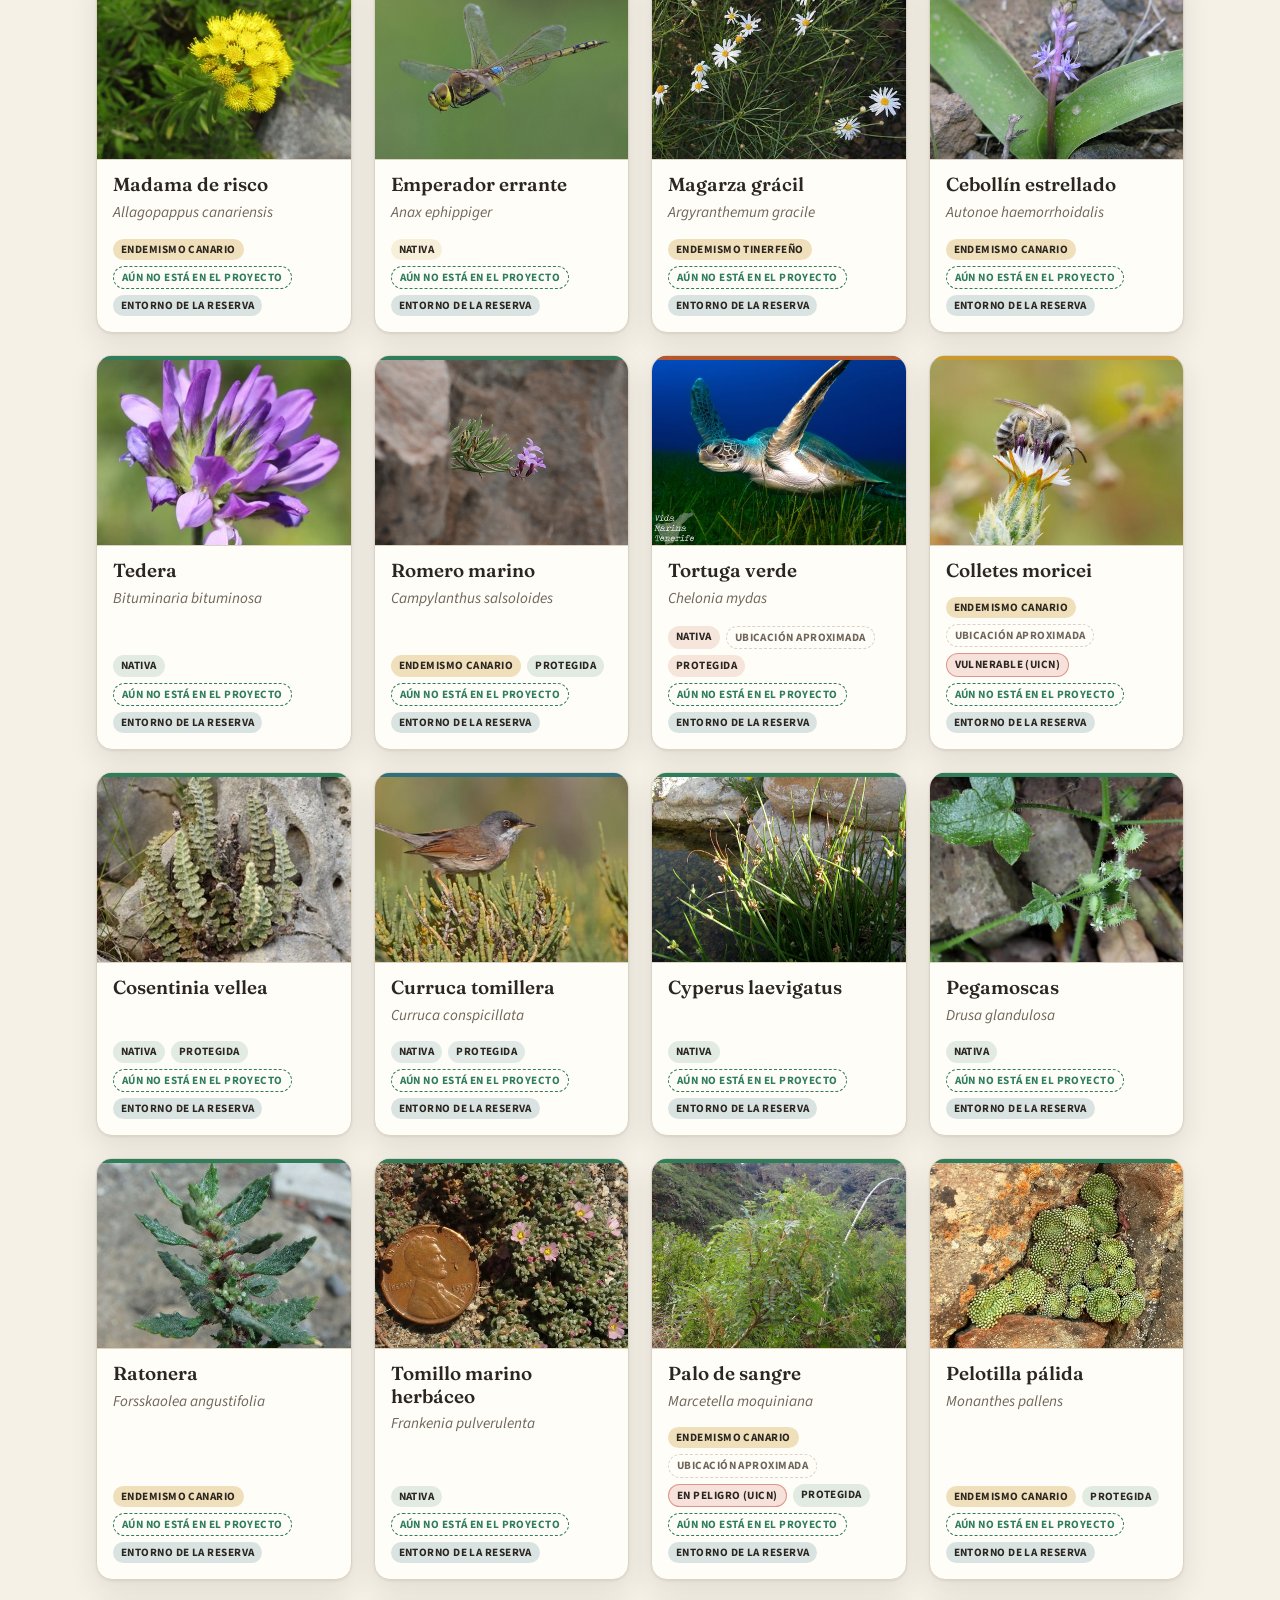
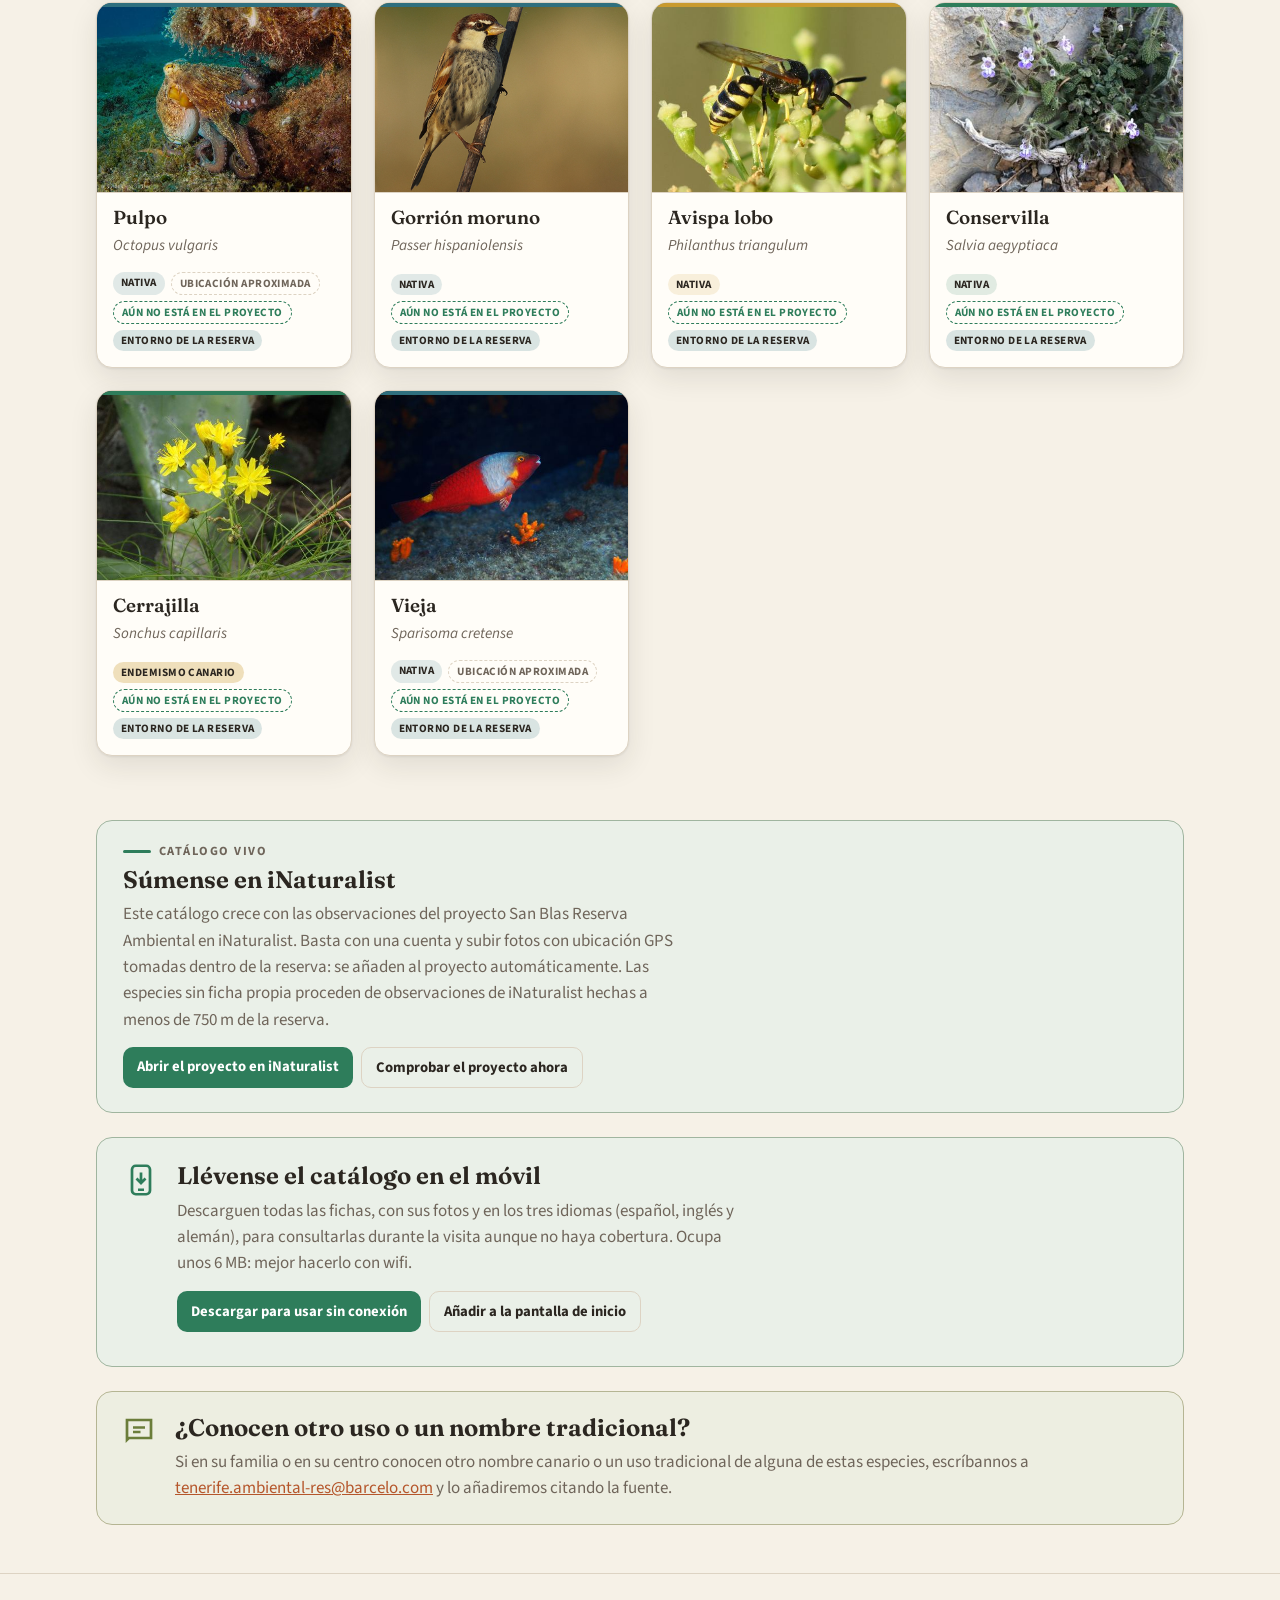
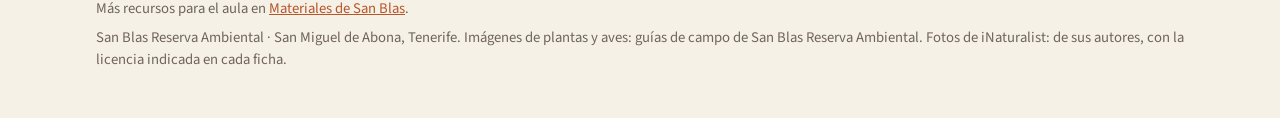
==== commit 9c63c04b: "Catálogo: descarga para usarlo sin conexión en el móvil Co-Authored-By: Claude Opus 5.5 <noreply@ant" ====
--- a/catalogo/index.html
+++ b/catalogo/index.html
@@ -9,6 +9,9 @@
 <link rel="preconnect" href="https://fonts.gstatic.com" crossorigin>
 <link href="https://fonts.googleapis.com/css2?family=Fraunces:opsz,wght@9..144,500;9..144,650&family=Source+Sans+3:wght@400;600;700&display=swap" rel="stylesheet">
 <link rel="stylesheet" href="estilo.css">
+<link rel="manifest" href="manifest.webmanifest">
+<meta name="theme-color" content="#2e7d5b">
+<link rel="apple-touch-icon" href="iconos/apple-touch-icon.png">
 </head>
 <body>
 
@@ -24,6 +27,7 @@
       <h1 data-t="titulo"></h1>
       <p class="entradilla" data-t="entradilla"></p>
       <p class="recuento" id="recuento"></p>
+      <a class="ir-llevar" href="#llevar" id="ir-llevar" data-t="irLlevar" hidden></a>
     </div>
     <div class="collage" aria-hidden="true">
       <img class="c1" src="img/cardon.jpg" alt="">
@@ -76,6 +80,19 @@
     </div>
   </aside>
 
+  <aside class="llevar" id="llevar" hidden>
+    <svg width="36" height="36" viewBox="0 0 24 24" fill="none" stroke="currentColor" stroke-width="1.8" aria-hidden="true"><rect x="6" y="2.5" width="12" height="19" rx="2.5"/><path d="M12 7v7M9 11l3 3 3-3M10 18.5h4"/></svg>
+    <div>
+      <h2 data-t="llevarTitulo"></h2>
+      <p id="llevar-texto"></p>
+      <p class="acciones"><button type="button" class="boton" style="--c:var(--hoja)" id="descargar" data-t="descargarBoton"></button> <button type="button" class="boton sec" id="instalar" data-t="instalarBoton" hidden></button></p>
+      <progress id="llevar-barra" max="1" value="0" hidden></progress>
+      <p class="llevar-estado" id="llevar-estado" aria-live="polite"></p>
+      <p class="llevar-ios" id="llevar-ios" data-t="llevarIos" hidden></p>
+      <p><button type="button" class="enlace" id="quitar" data-t="quitarBoton" hidden></button></p>
+    </div>
+  </aside>
+
   <aside class="invita">
     <svg width="36" height="36" viewBox="0 0 24 24" fill="none" stroke="currentColor" stroke-width="1.8" aria-hidden="true"><path d="M4 4h16v12H5.2L4 17.2z"/><path d="M8 9h8M8 12h5"/></svg>
     <div>
@@ -116,6 +133,7 @@
 <script src="datos.js"></script>
 <script src="datos-inat.js"></script>
 <script src="taxonomia.js"></script>
+<script src="offline.js"></script>
 <script src="catalogo.js"></script>
 </body>
 </html>
--- a/catalogo/estilo.css
+++ b/catalogo/estilo.css
@@ -169,6 +169,7 @@
 .cerrar{margin:10px;width:40px;height:40px;border-radius:50%;border:1px solid var(--linea);background:var(--papel);color:var(--tinta);font-size:1.5rem;line-height:1;cursor:pointer;z-index:3}
 .acciones{display:flex;flex-wrap:wrap;gap:8px;margin-top:14px !important}
 .boton{display:inline-flex;align-items:center;gap:6px;text-decoration:none;font-weight:700;font-size:.92rem;padding:9px 14px;border-radius:10px;background:var(--c,var(--acento));color:var(--sobre-c)}
+button.boton{font-family:inherit;border:0;cursor:pointer}
 .boton.sec{background:transparent;color:var(--tinta);border:1px solid var(--linea)}
 
 /* iNaturalist e invitación */
@@ -180,6 +181,13 @@
 .invita{margin:24px 0 0;display:flex;gap:18px;align-items:flex-start;background:color-mix(in srgb,var(--acento-2) 12%,var(--papel));
   border:1px solid color-mix(in srgb,var(--acento-2) 35%,var(--linea));border-radius:var(--radio);padding:22px 24px}
 .invita svg{flex:none;color:var(--acento-2)}
+.llevar{margin:24px 0 0;display:flex;gap:18px;align-items:flex-start;background:color-mix(in srgb,var(--hoja) 10%,var(--papel));border:1px solid color-mix(in srgb,var(--hoja) 35%,var(--linea));border-radius:var(--radio);padding:24px 26px}
+.llevar svg{flex:none;color:var(--hoja)}
+.llevar h2{font:650 1.5rem/1.15 var(--serif);margin:0 0 8px}
+.llevar p{margin:0 0 10px;color:var(--suave);max-width:70ch}
+.llevar progress{width:100%;max-width:420px;accent-color:var(--hoja);margin:4px 0 8px}
+.llevar-estado{font-weight:600;color:var(--tinta)!important}
+.llevar .enlace{background:none;border:0;padding:0;color:var(--suave);text-decoration:underline;font:inherit;font-size:.88rem;cursor:pointer}
 .invita p{margin:0;color:var(--suave)}
 .pie{margin-top:48px;border-top:1px solid var(--linea);padding:24px 0 40px;color:var(--suave);font-size:.92rem}
 .pie p{margin:0 0 6px}
@@ -199,3 +207,5 @@
 .chip.sin-proyecto{background:transparent;border:1px dashed var(--hoja);color:var(--hoja)}
 .comprobar-res{margin-top:14px;padding:12px 14px;border-radius:10px;background:var(--papel);font-size:.95rem}
 .comprobar-res ul{margin:6px 0 10px;padding-left:20px}
+
+.ir-llevar{display:inline-block;margin-top:10px;font-weight:700;color:var(--hoja)}
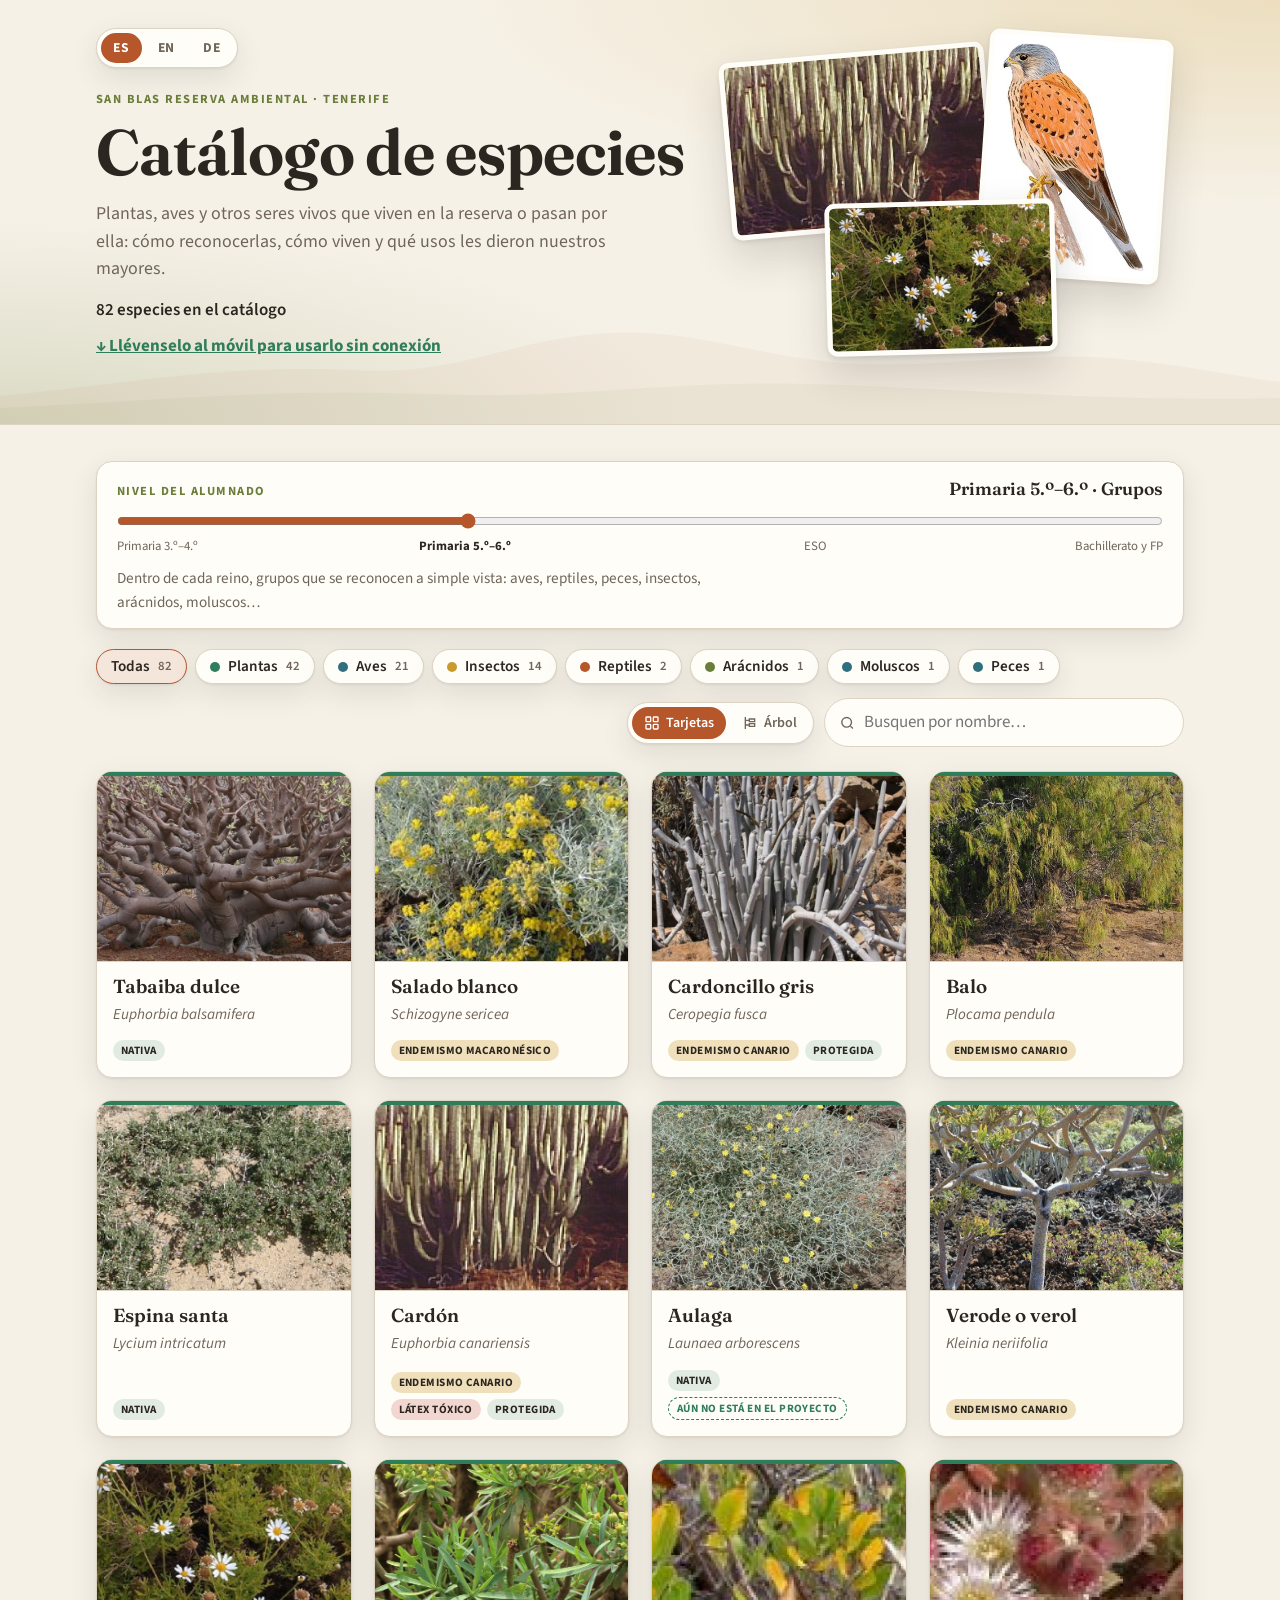
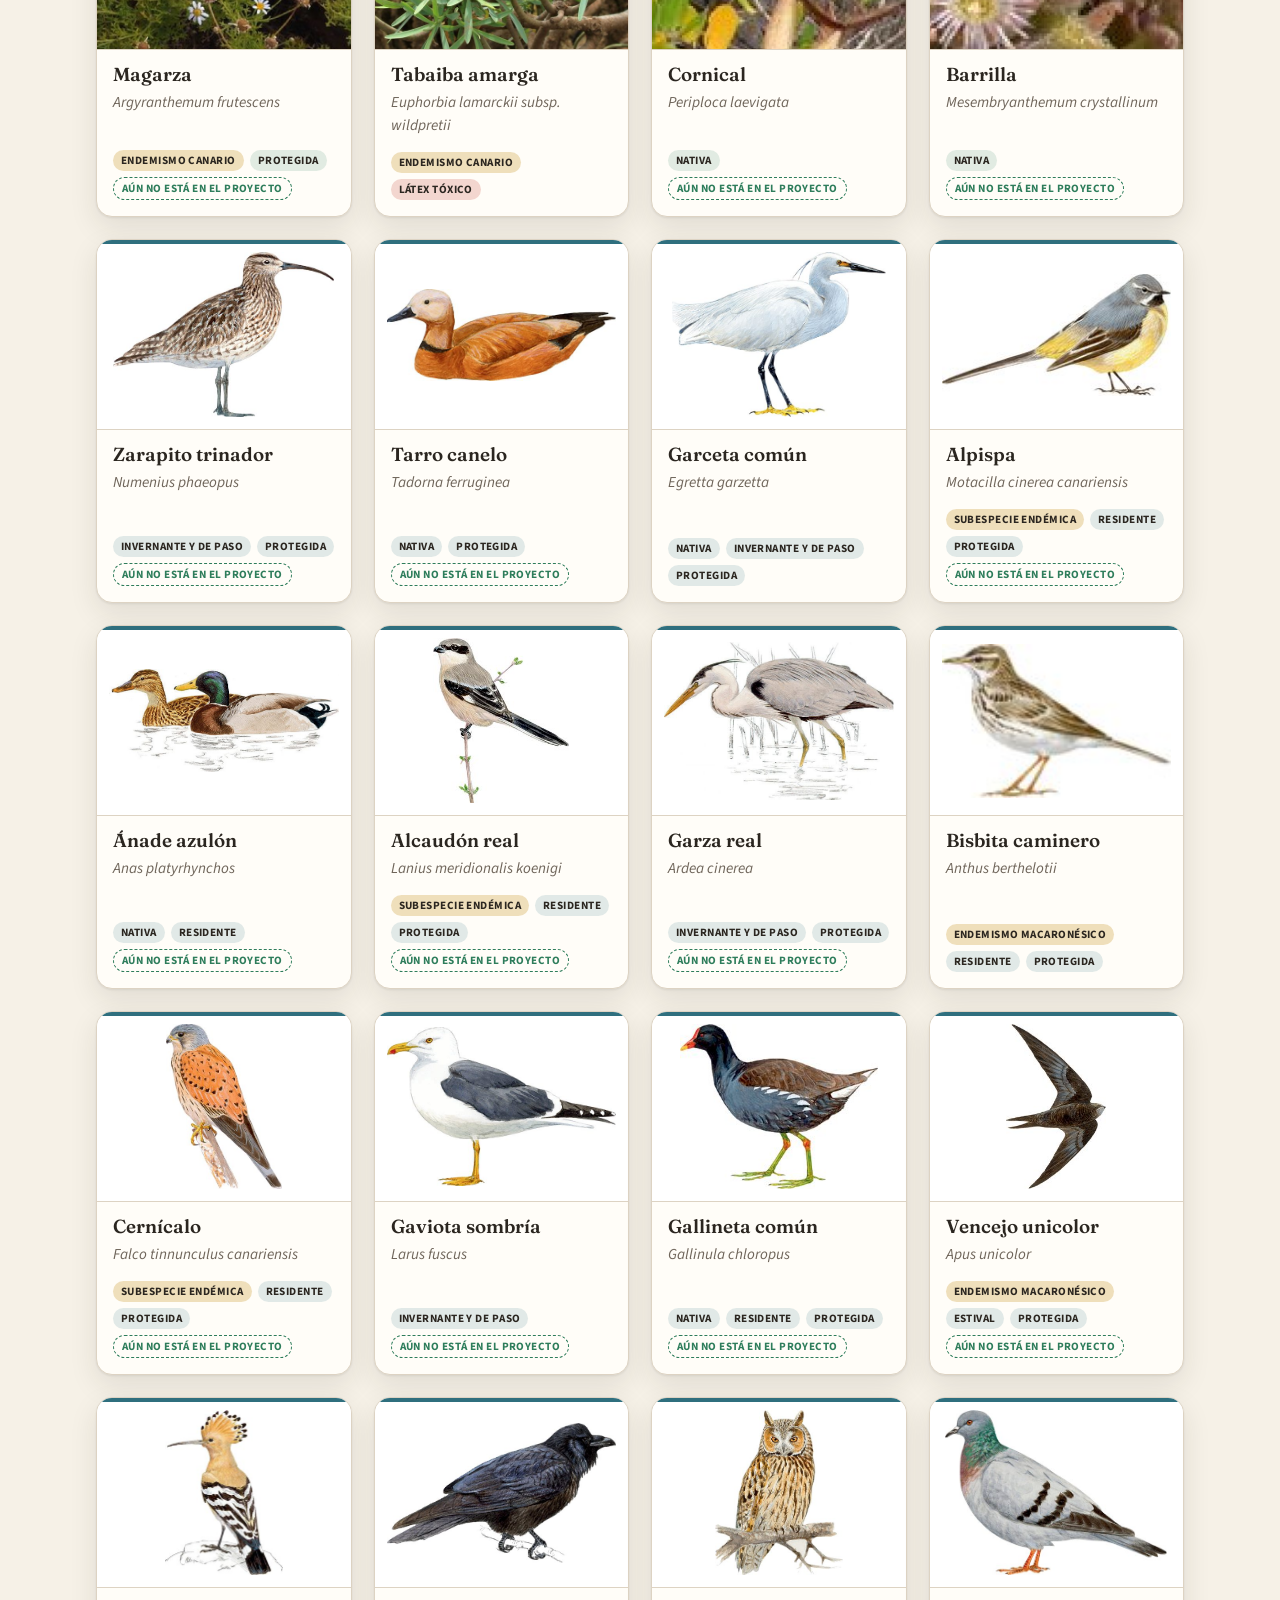
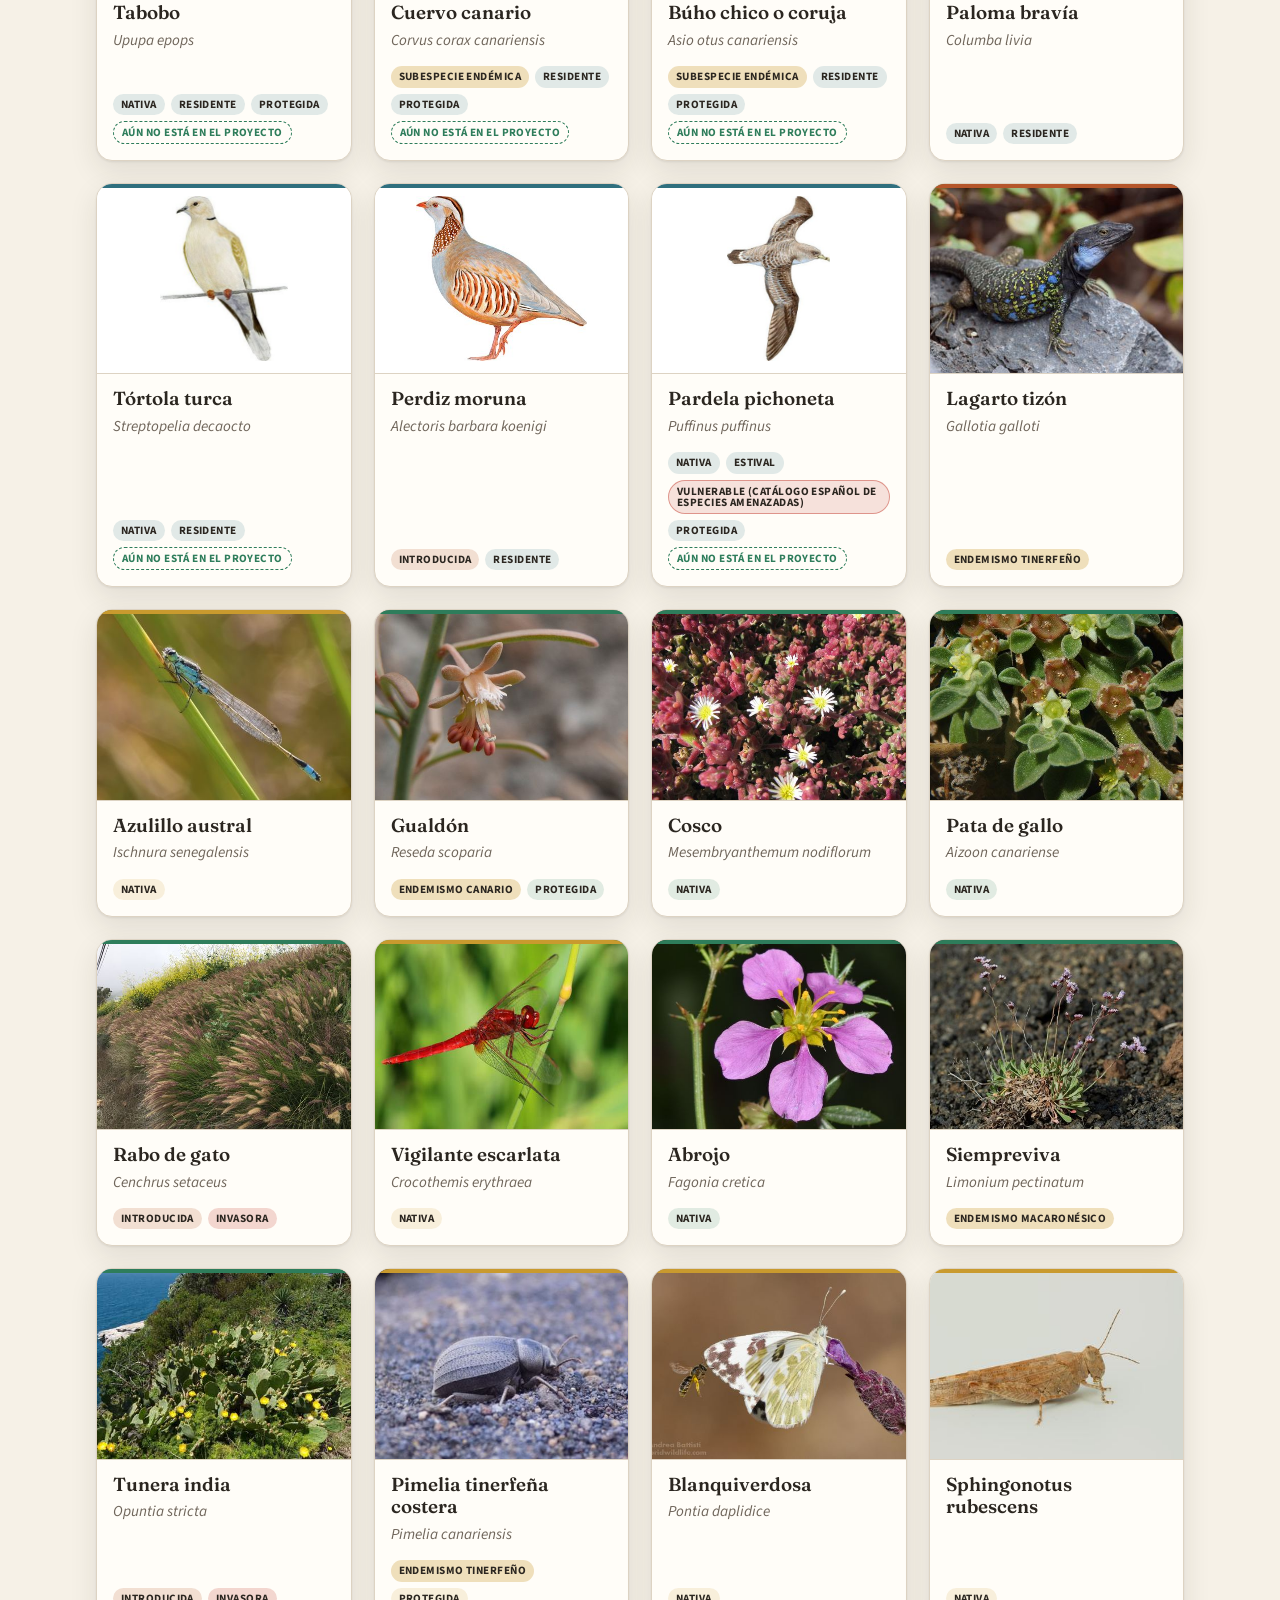
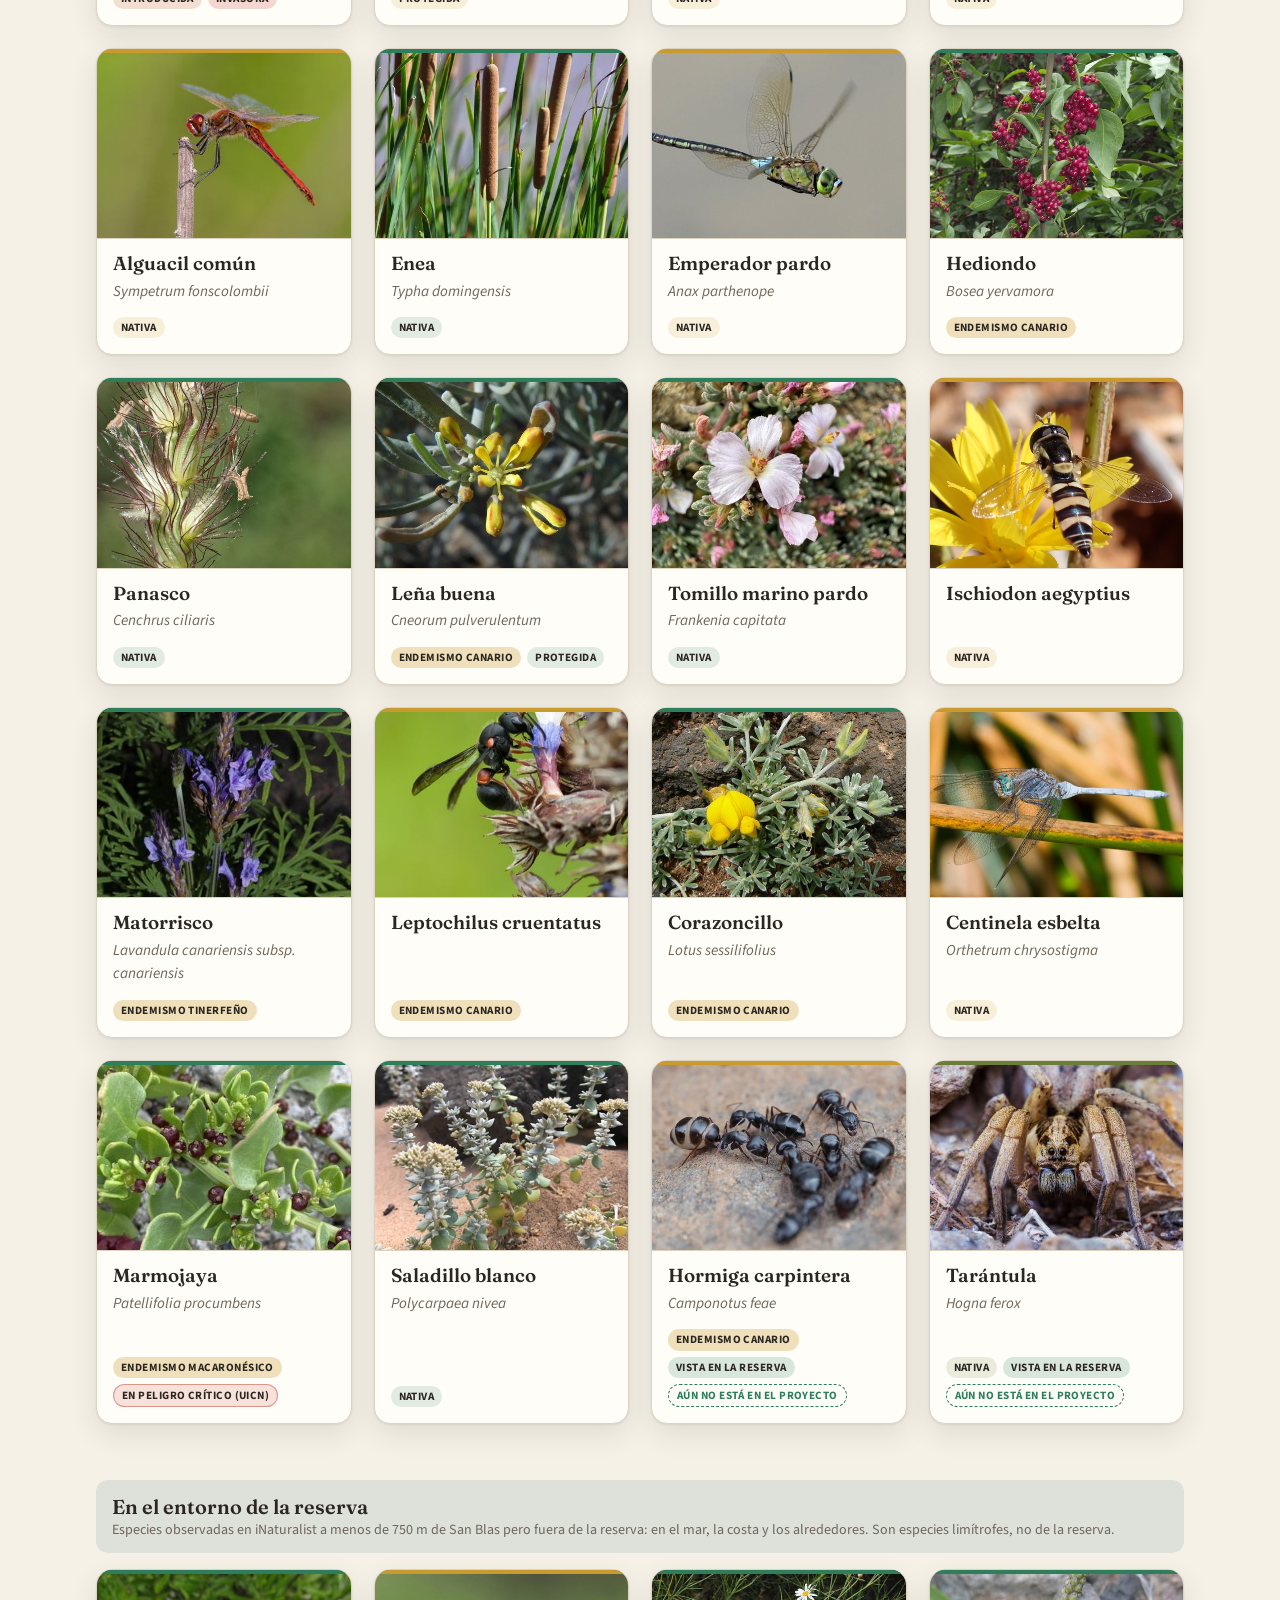
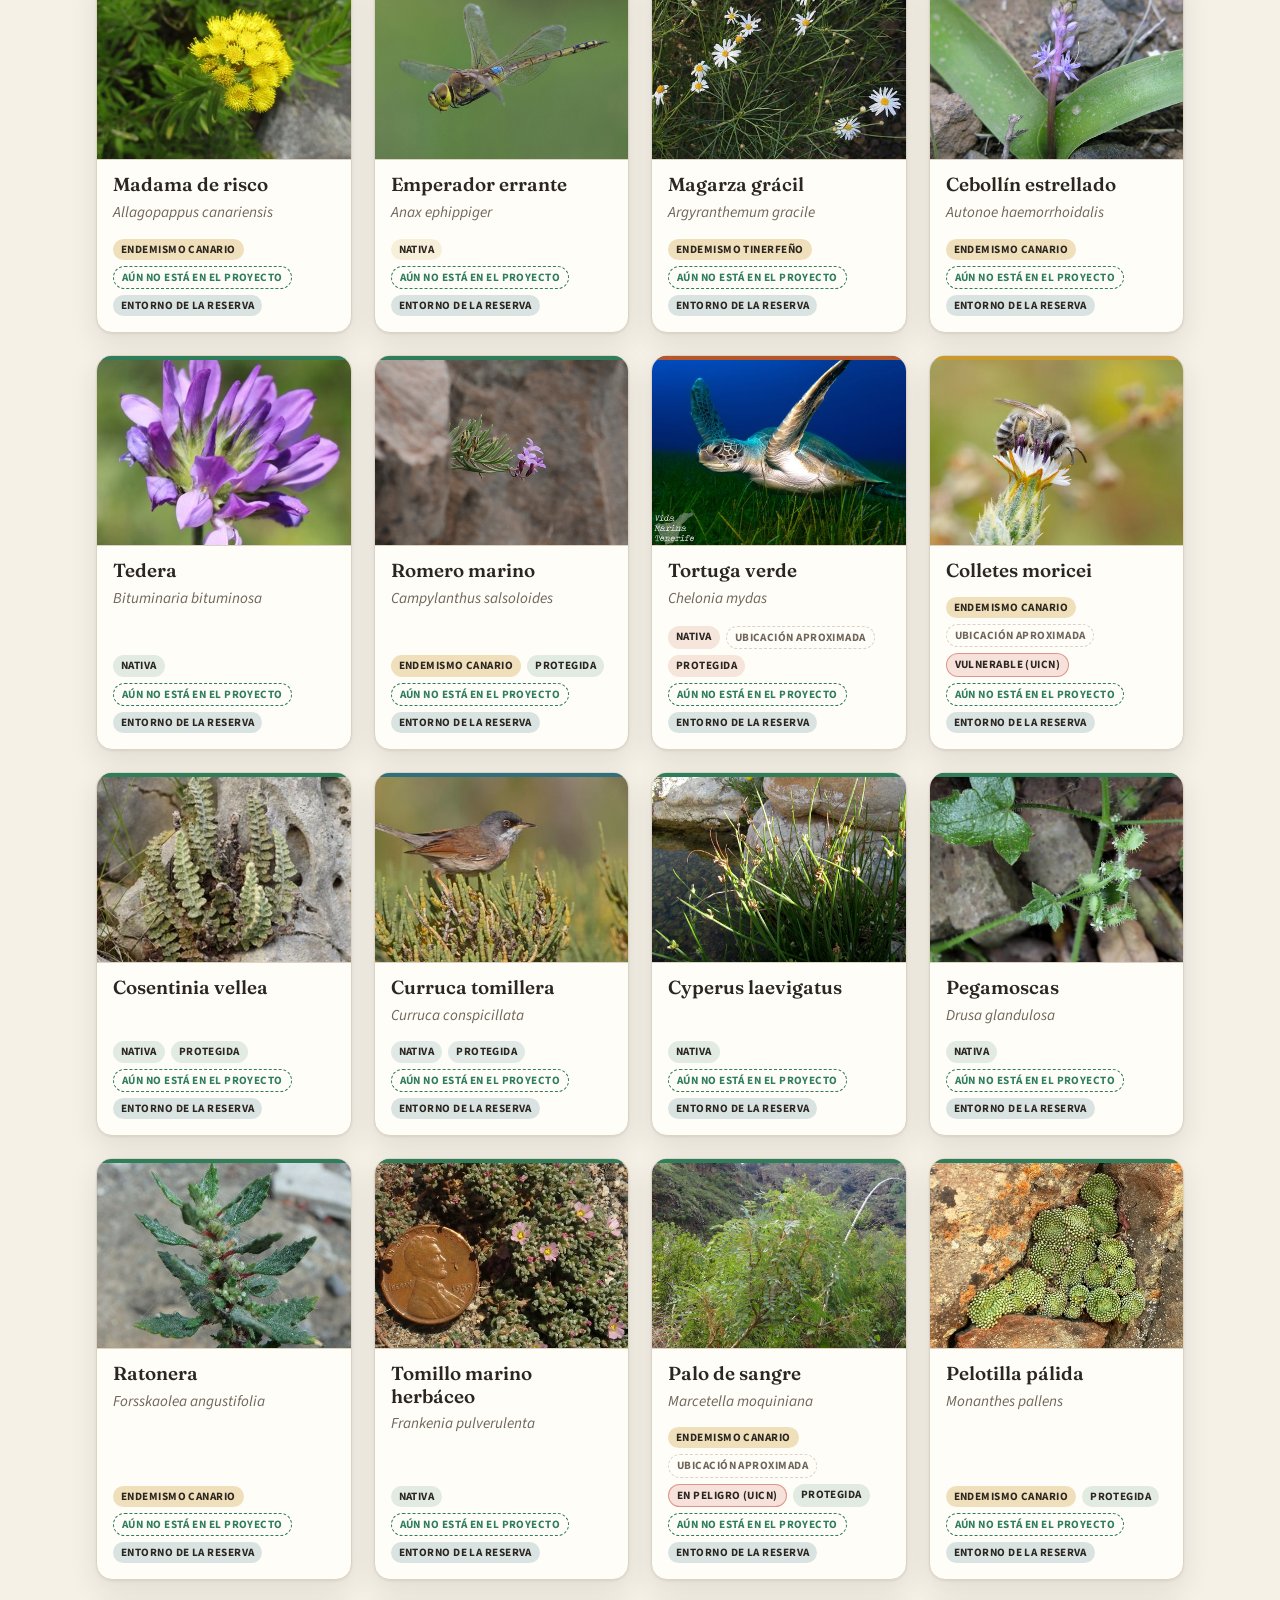
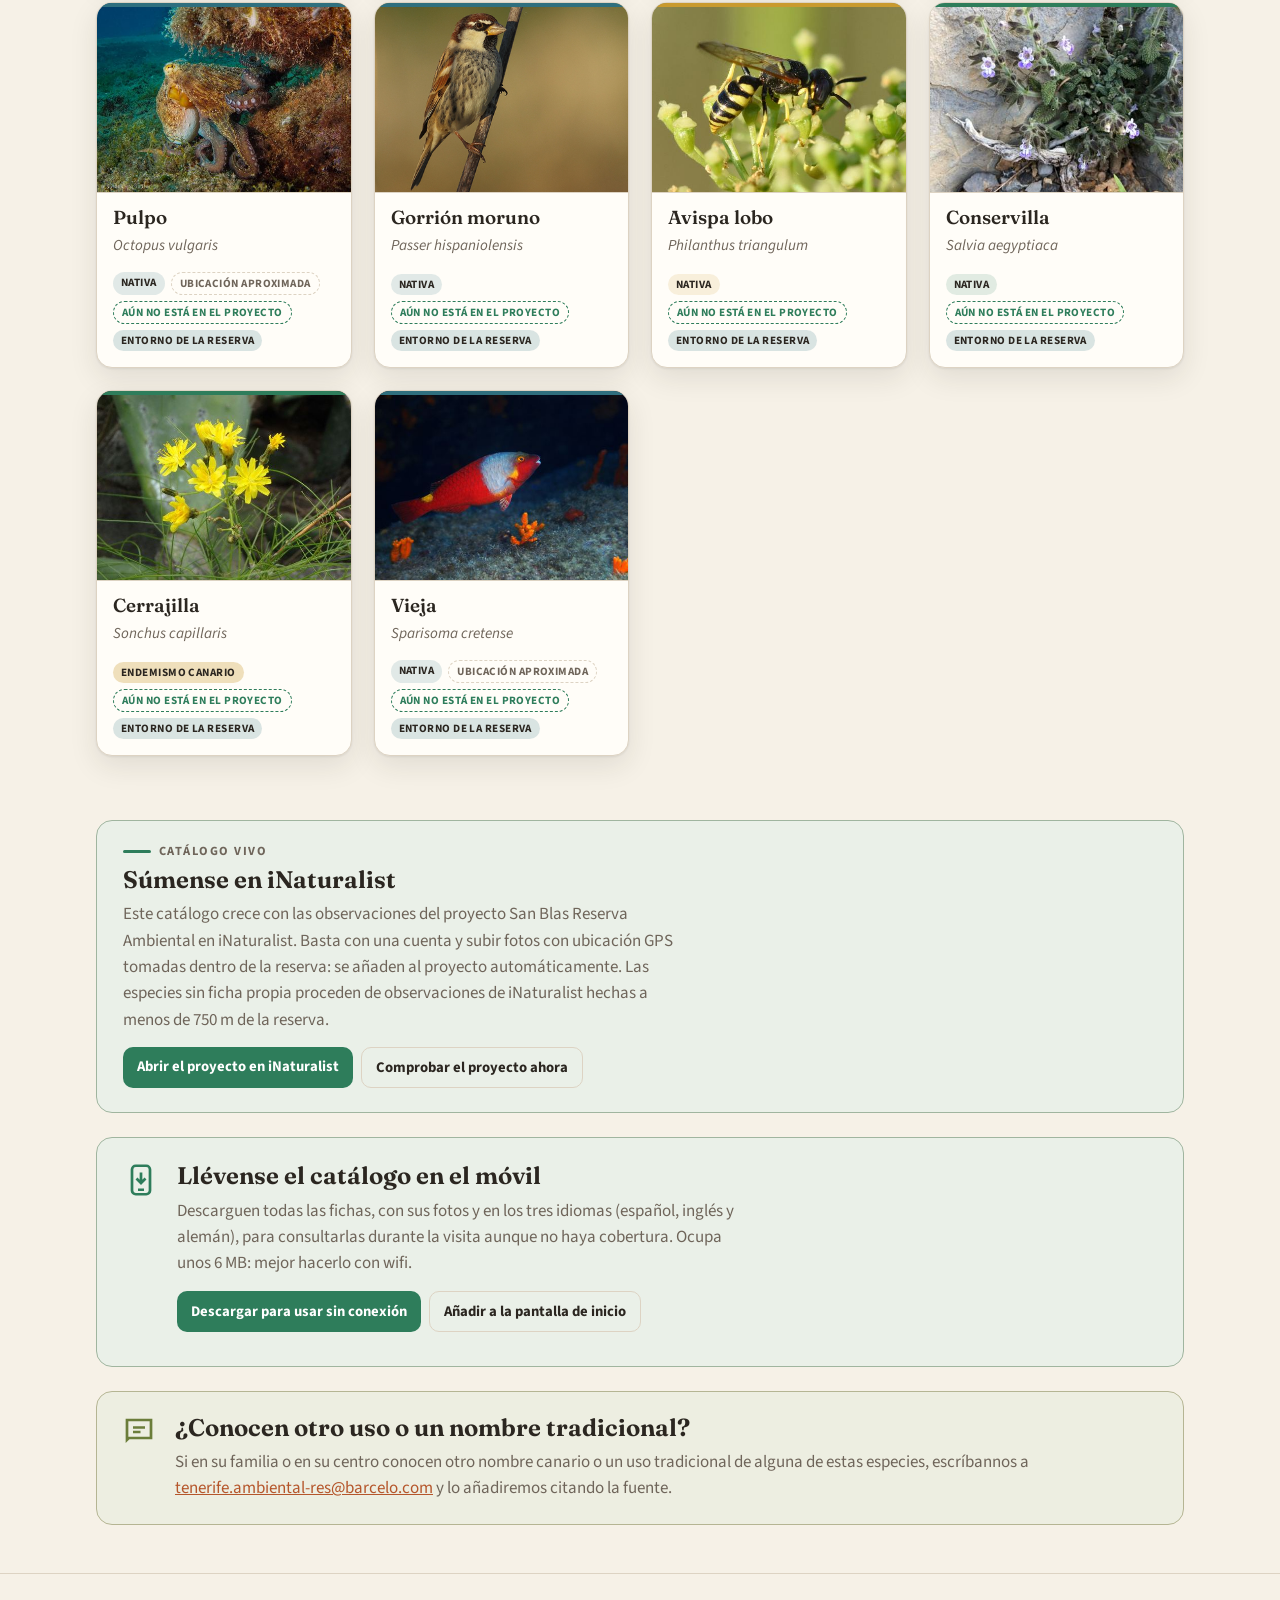
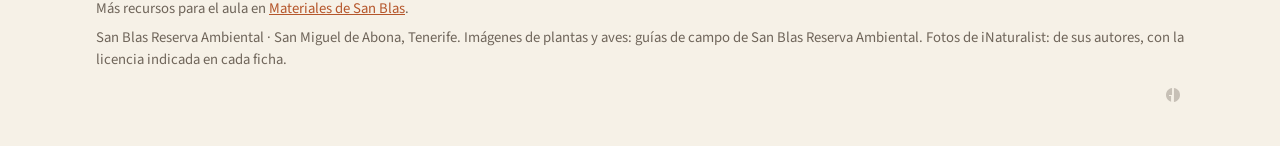
==== commit 94d6009d: "Catálogo: favicon de la reserva, icono de inicio y sello GD en el pie Co-Authored-By: Claude Opus 5." ====
--- a/catalogo/index.html
+++ b/catalogo/index.html
@@ -9,6 +9,7 @@
 <link rel="preconnect" href="https://fonts.gstatic.com" crossorigin>
 <link href="https://fonts.googleapis.com/css2?family=Fraunces:opsz,wght@9..144,500;9..144,650&family=Source+Sans+3:wght@400;600;700&display=swap" rel="stylesheet">
 <link rel="stylesheet" href="estilo.css">
+<link rel="icon" href="iconos/logo-reserva.png">
 <link rel="manifest" href="manifest.webmanifest">
 <meta name="theme-color" content="#2e7d5b">
 <link rel="apple-touch-icon" href="iconos/apple-touch-icon.png">
@@ -106,6 +107,7 @@
   <div class="envoltura">
     <p data-t="pie1" data-html></p>
     <p data-t="pie2"></p>
+    <p class="firma"><a href="https://gofiodesign.eu" rel="noopener" title="Diseño: Gofio Design" aria-label="Diseño: Gofio Design"><svg class="firma-marca" viewBox="0 0 176 175" aria-hidden="true" focusable="false"><path d="M64 99.1887V171.876C27.0639 161.429 0 127.47 0 87.1886C0 42.6581 33.0758 5.85272 76 0V87.1886H38V99.1887H64Z"/><path d="M100 1.52588e-05C142.924 5.85274 176 42.6581 176 87.1887C176 131.719 142.924 168.525 100 174.377L100 1.52588e-05Z"/></svg></a></p>
   </div>
 </footer>
 
--- a/catalogo/estilo.css
+++ b/catalogo/estilo.css
@@ -209,3 +209,8 @@
 .comprobar-res ul{margin:6px 0 10px;padding-left:20px}
 
 .ir-llevar{display:inline-block;margin-top:10px;font-weight:700;color:var(--hoja)}
+/* Sello de Gofio Design: muy discreto, como en materiales */
+.firma,.pie .firma{display:flex;justify-content:flex-end;margin:12px 0 0;line-height:0}
+.firma a{display:inline-flex;padding:4px;color:color-mix(in srgb,var(--suave) 35%,var(--fondo));transition:color .2s ease}
+.firma a:hover,.firma a:focus-visible{color:var(--suave)}
+.firma-marca{width:14px;height:14px;flex:none;fill:currentColor}
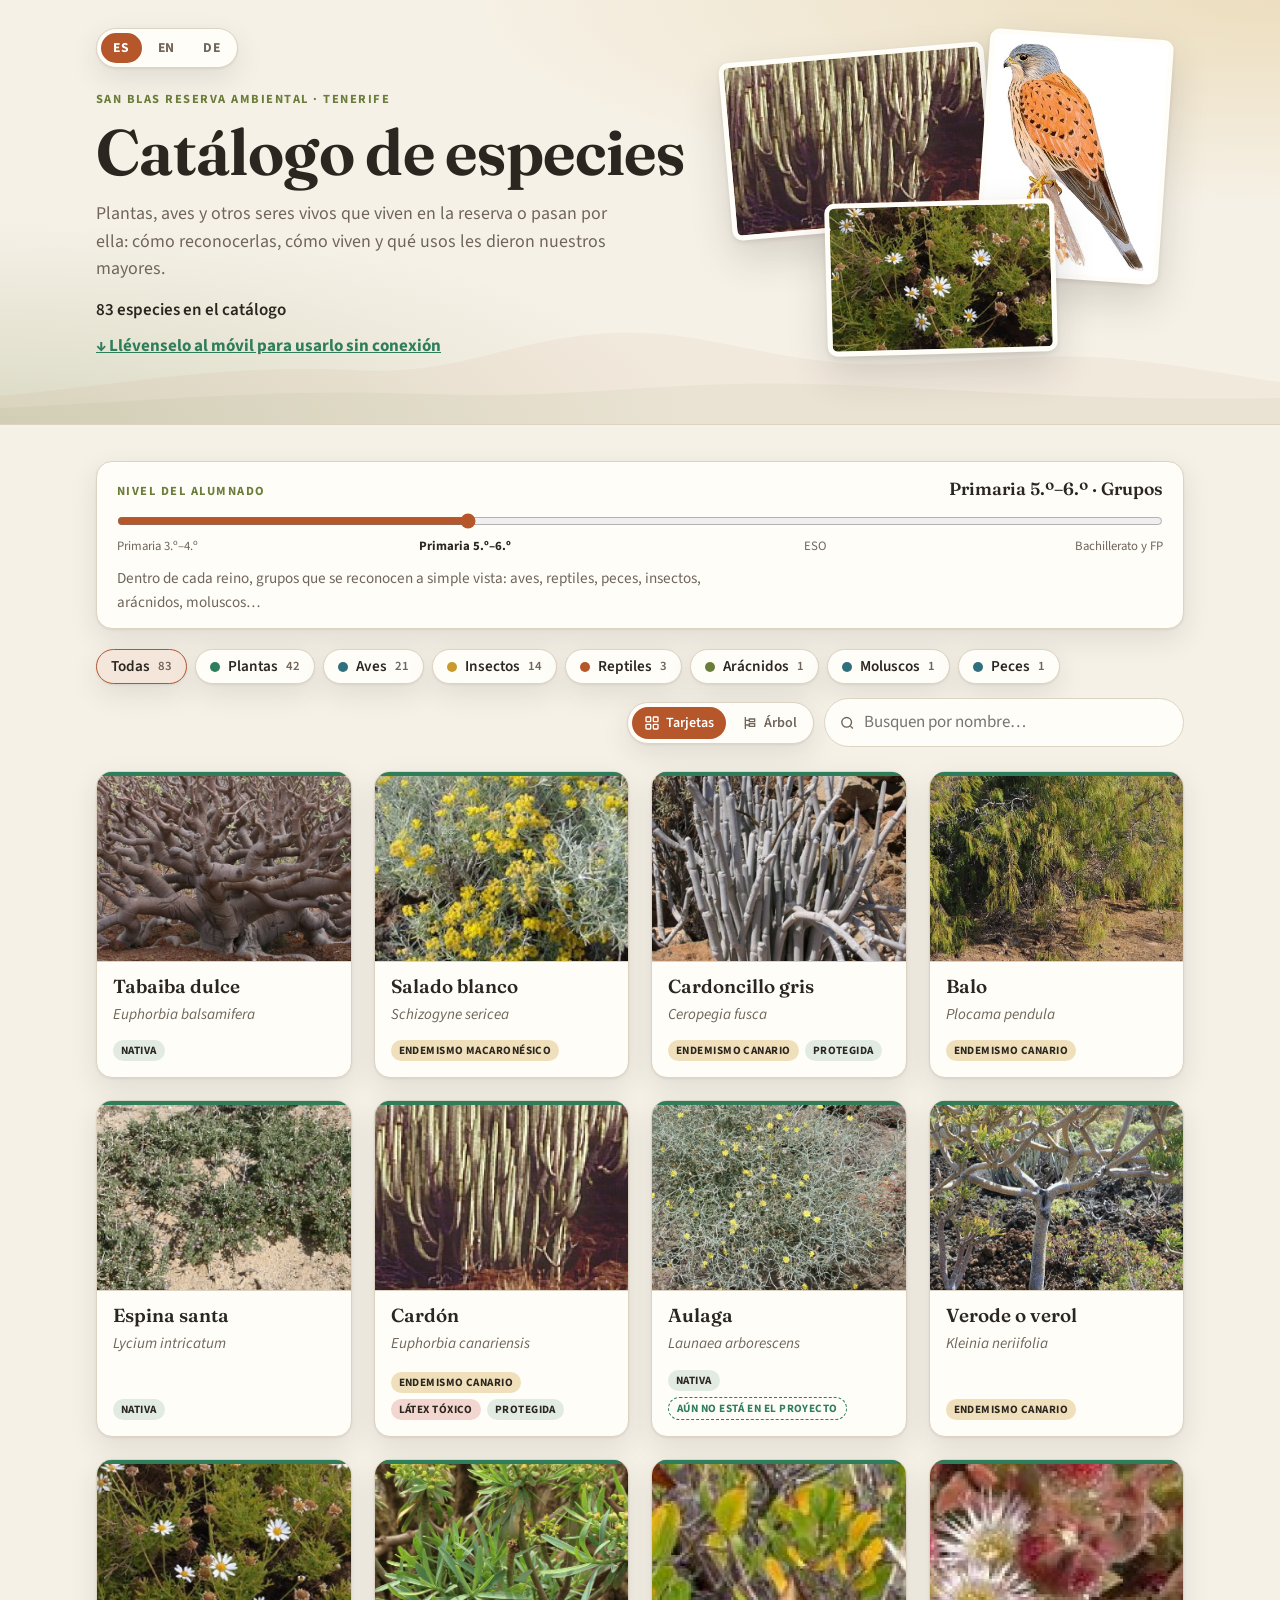
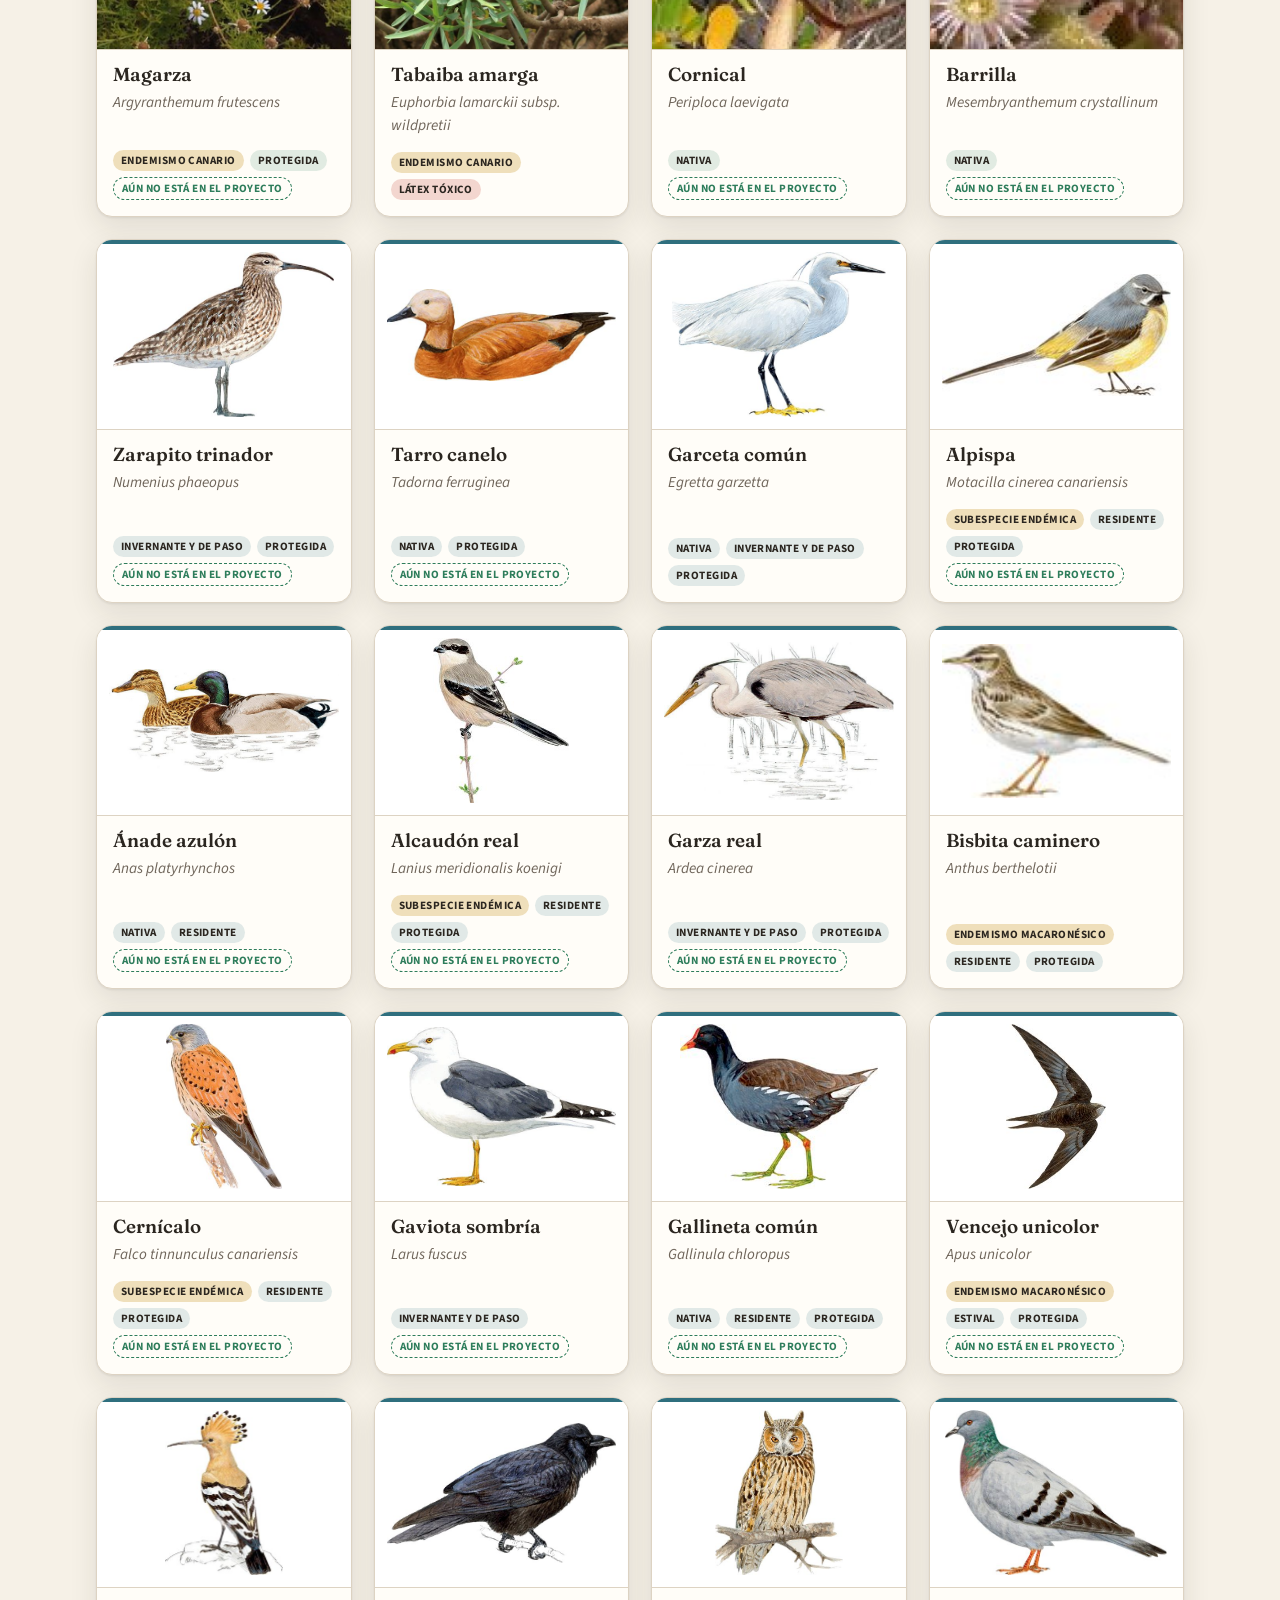
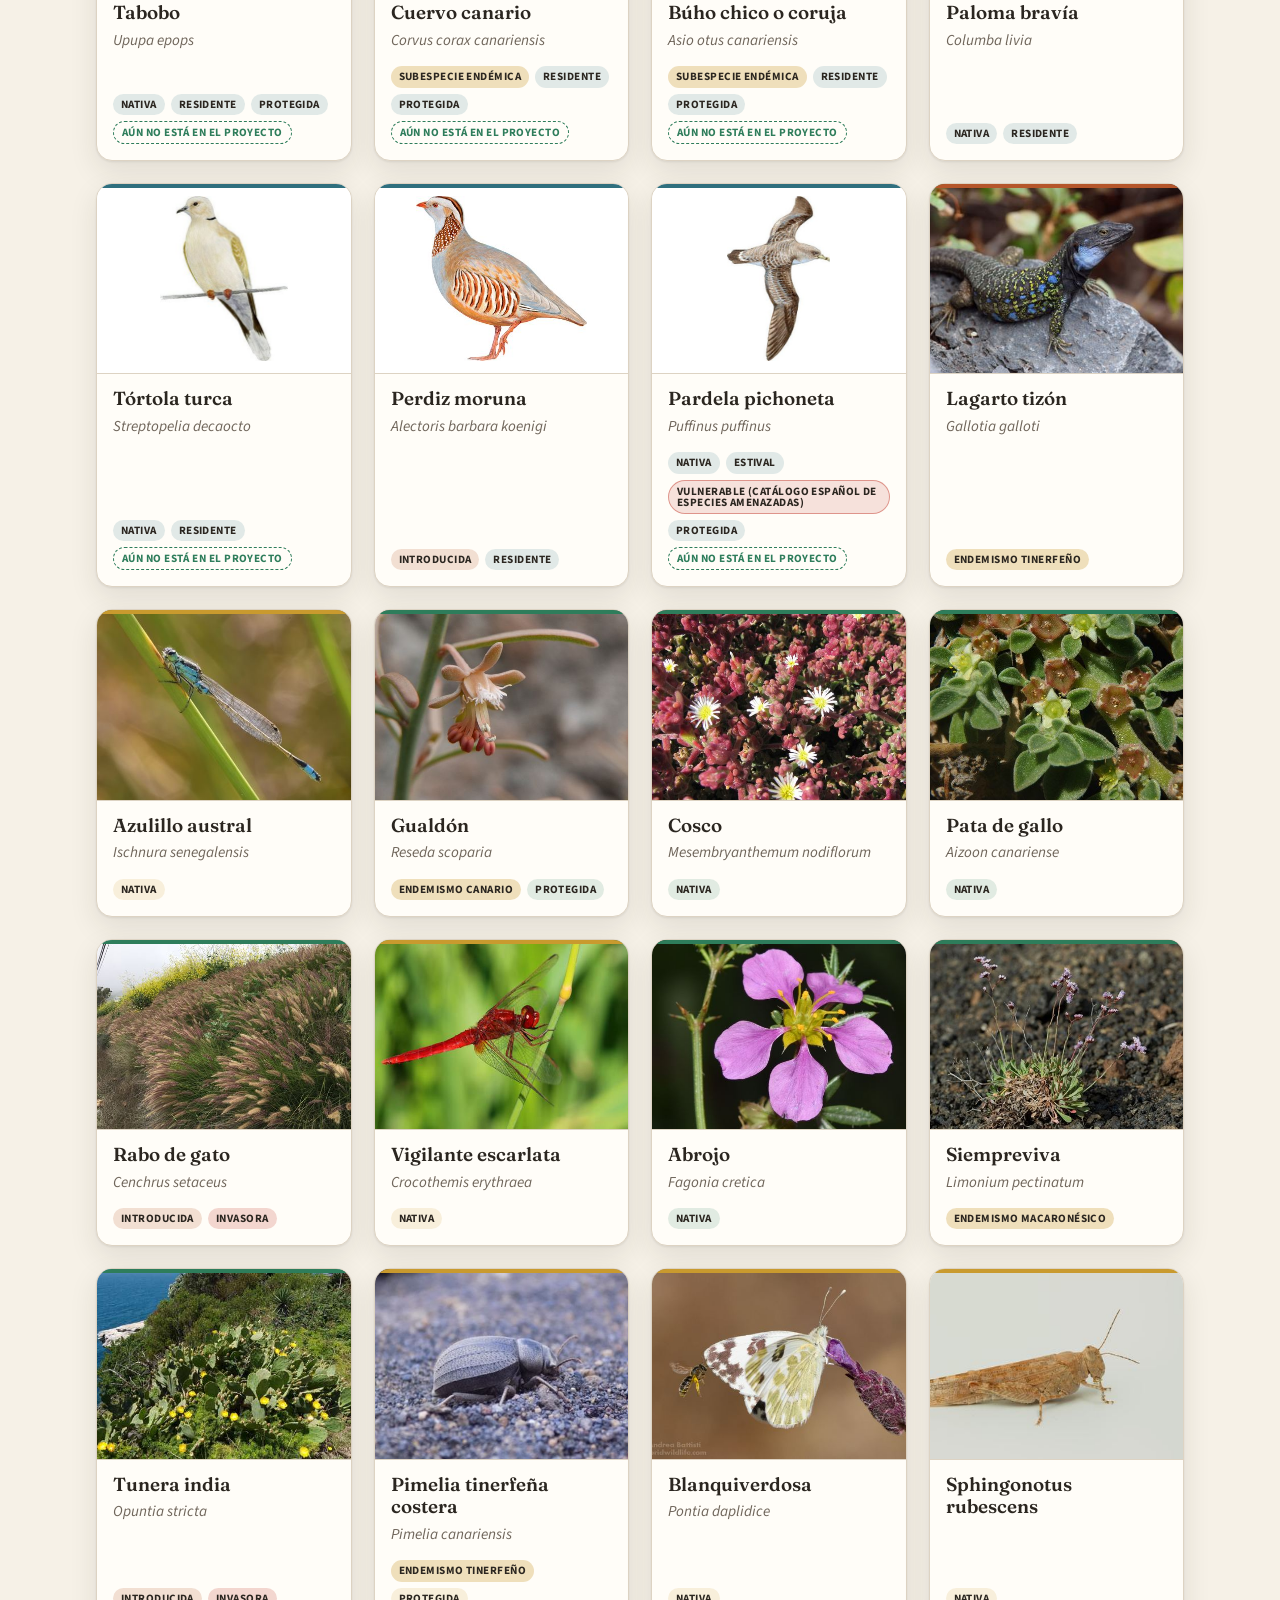
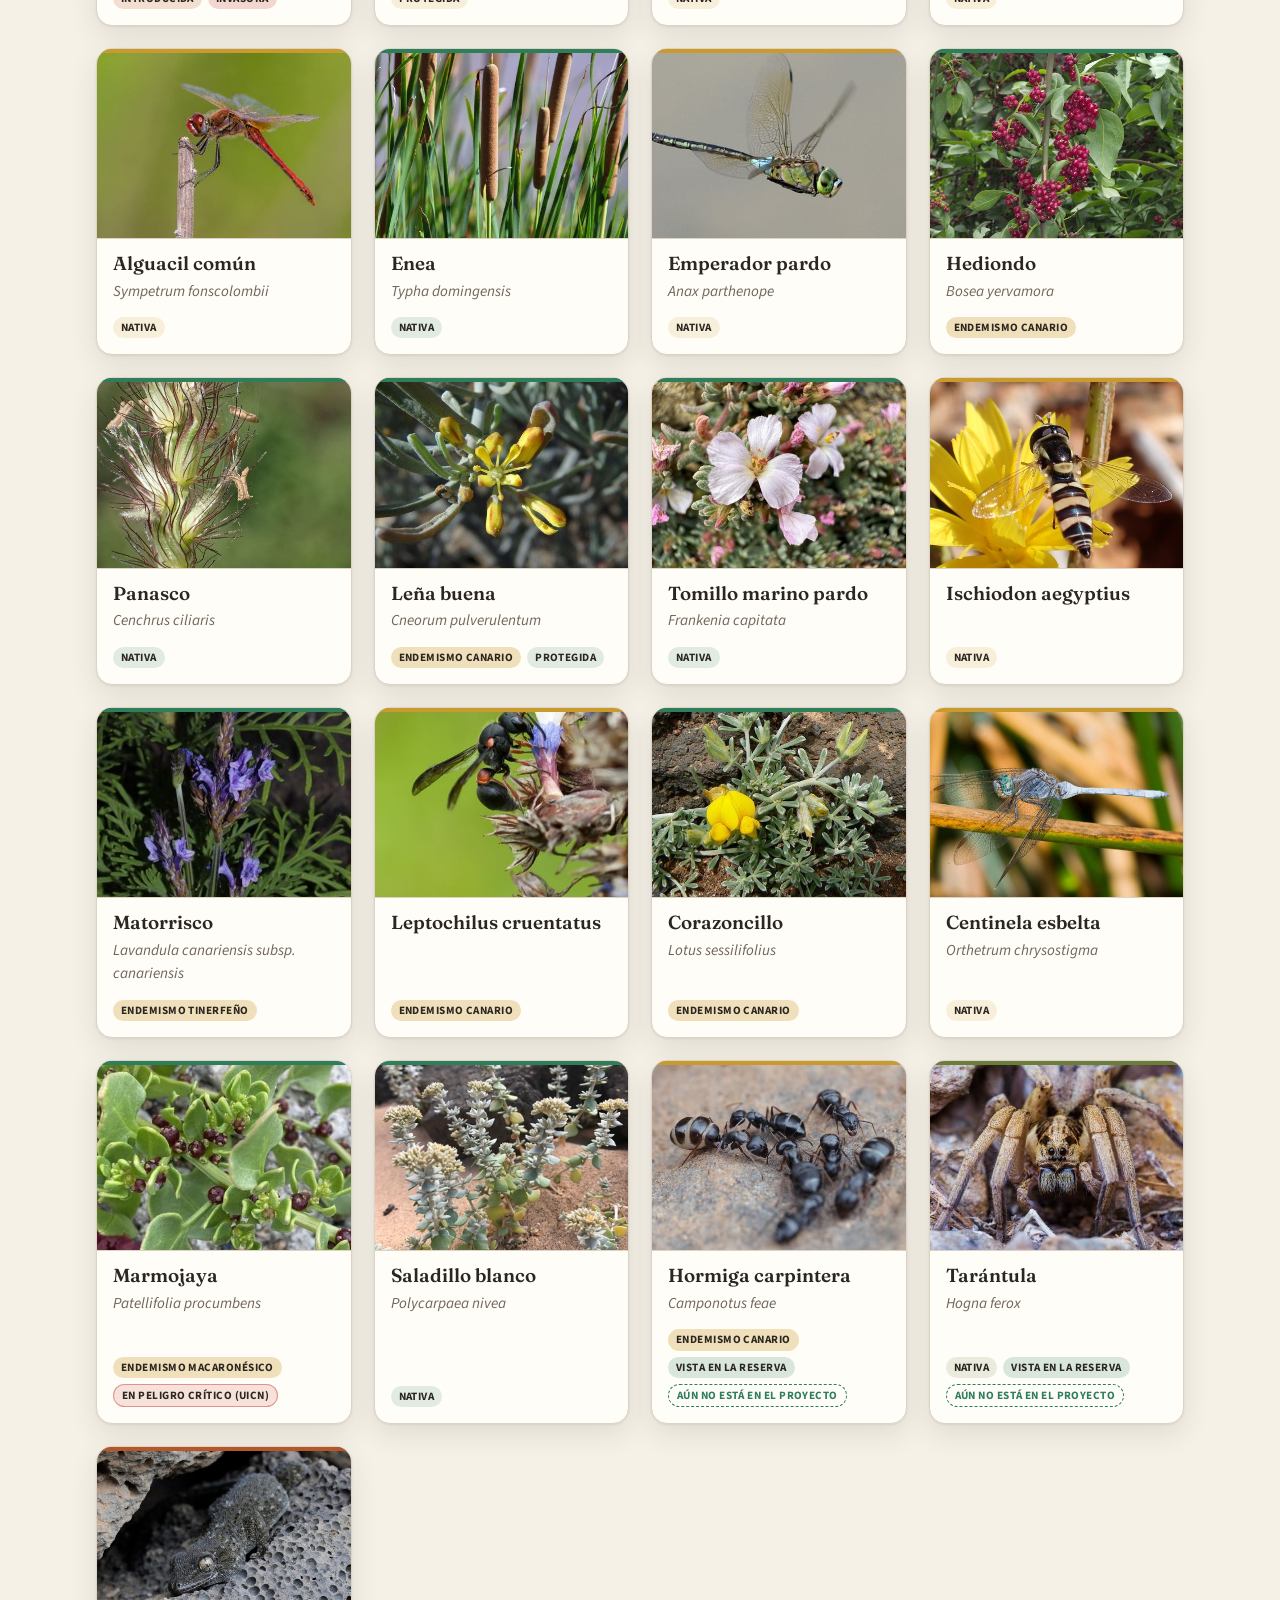
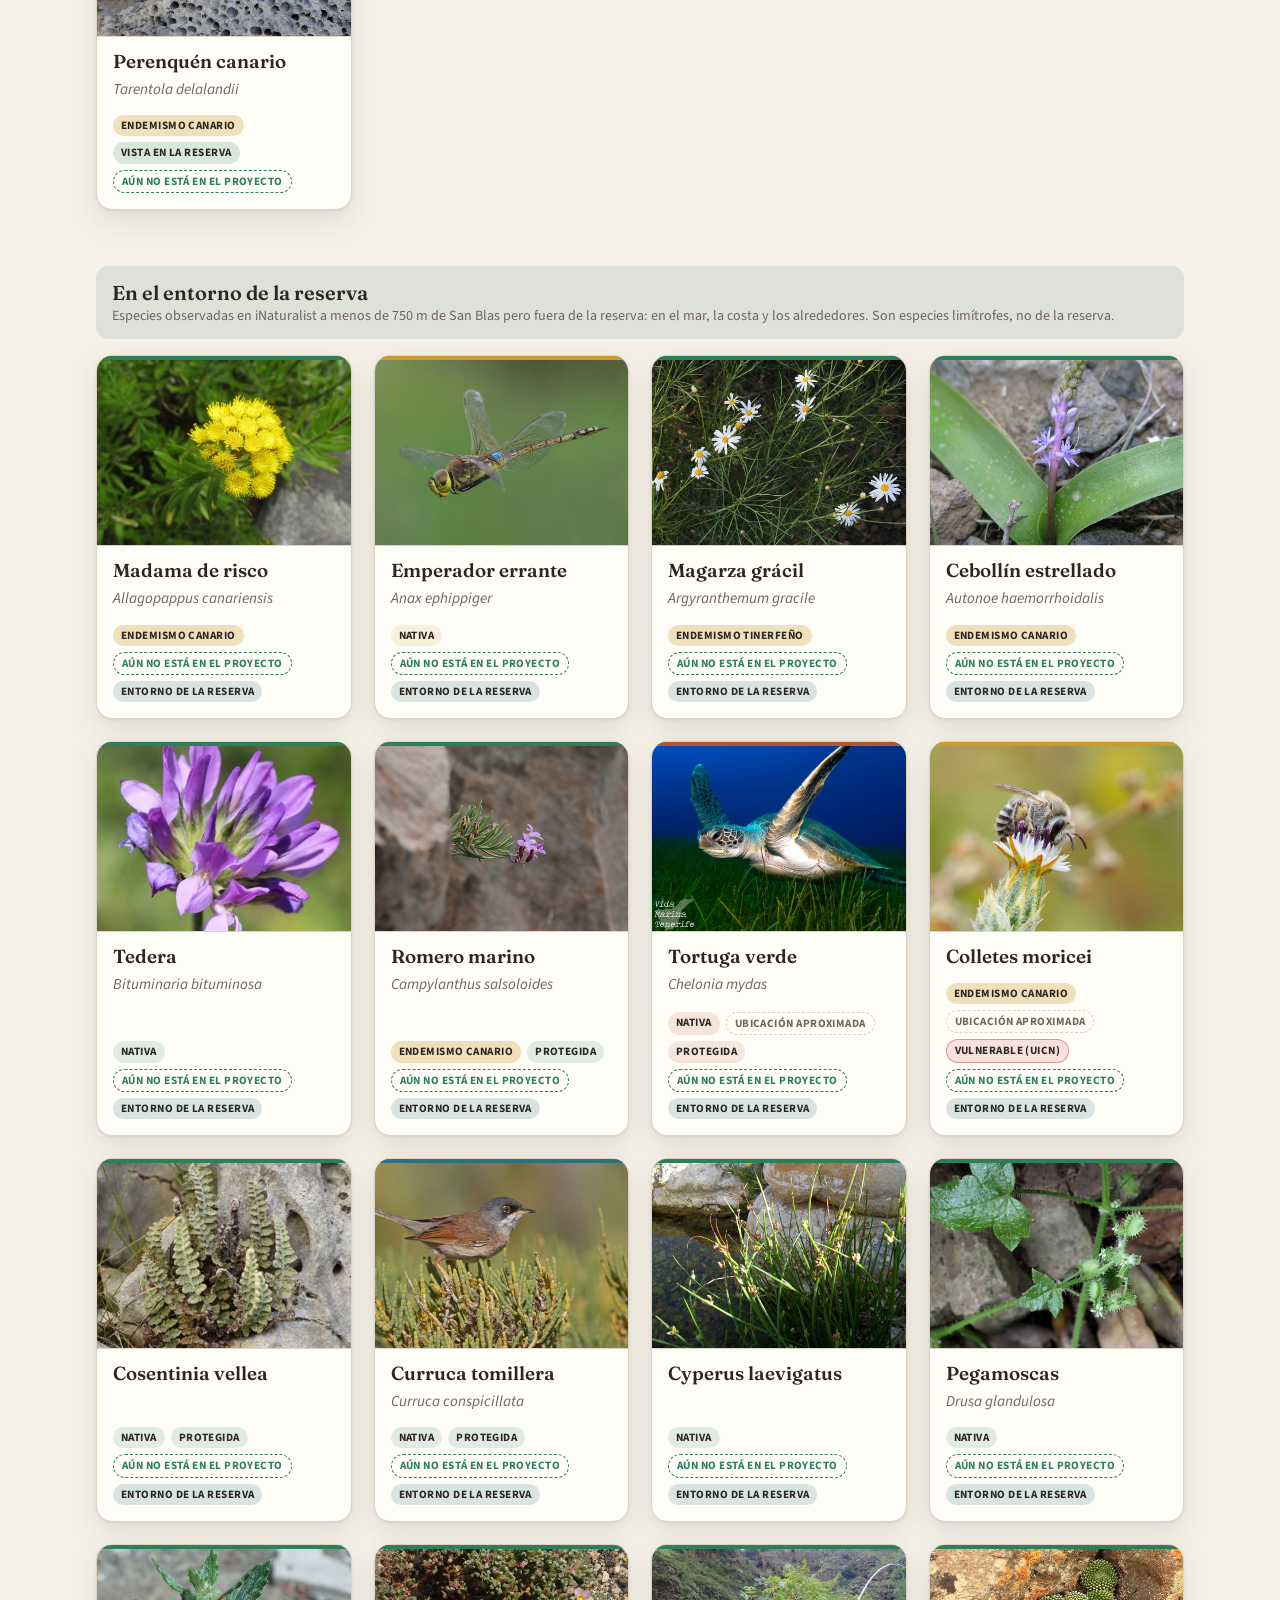
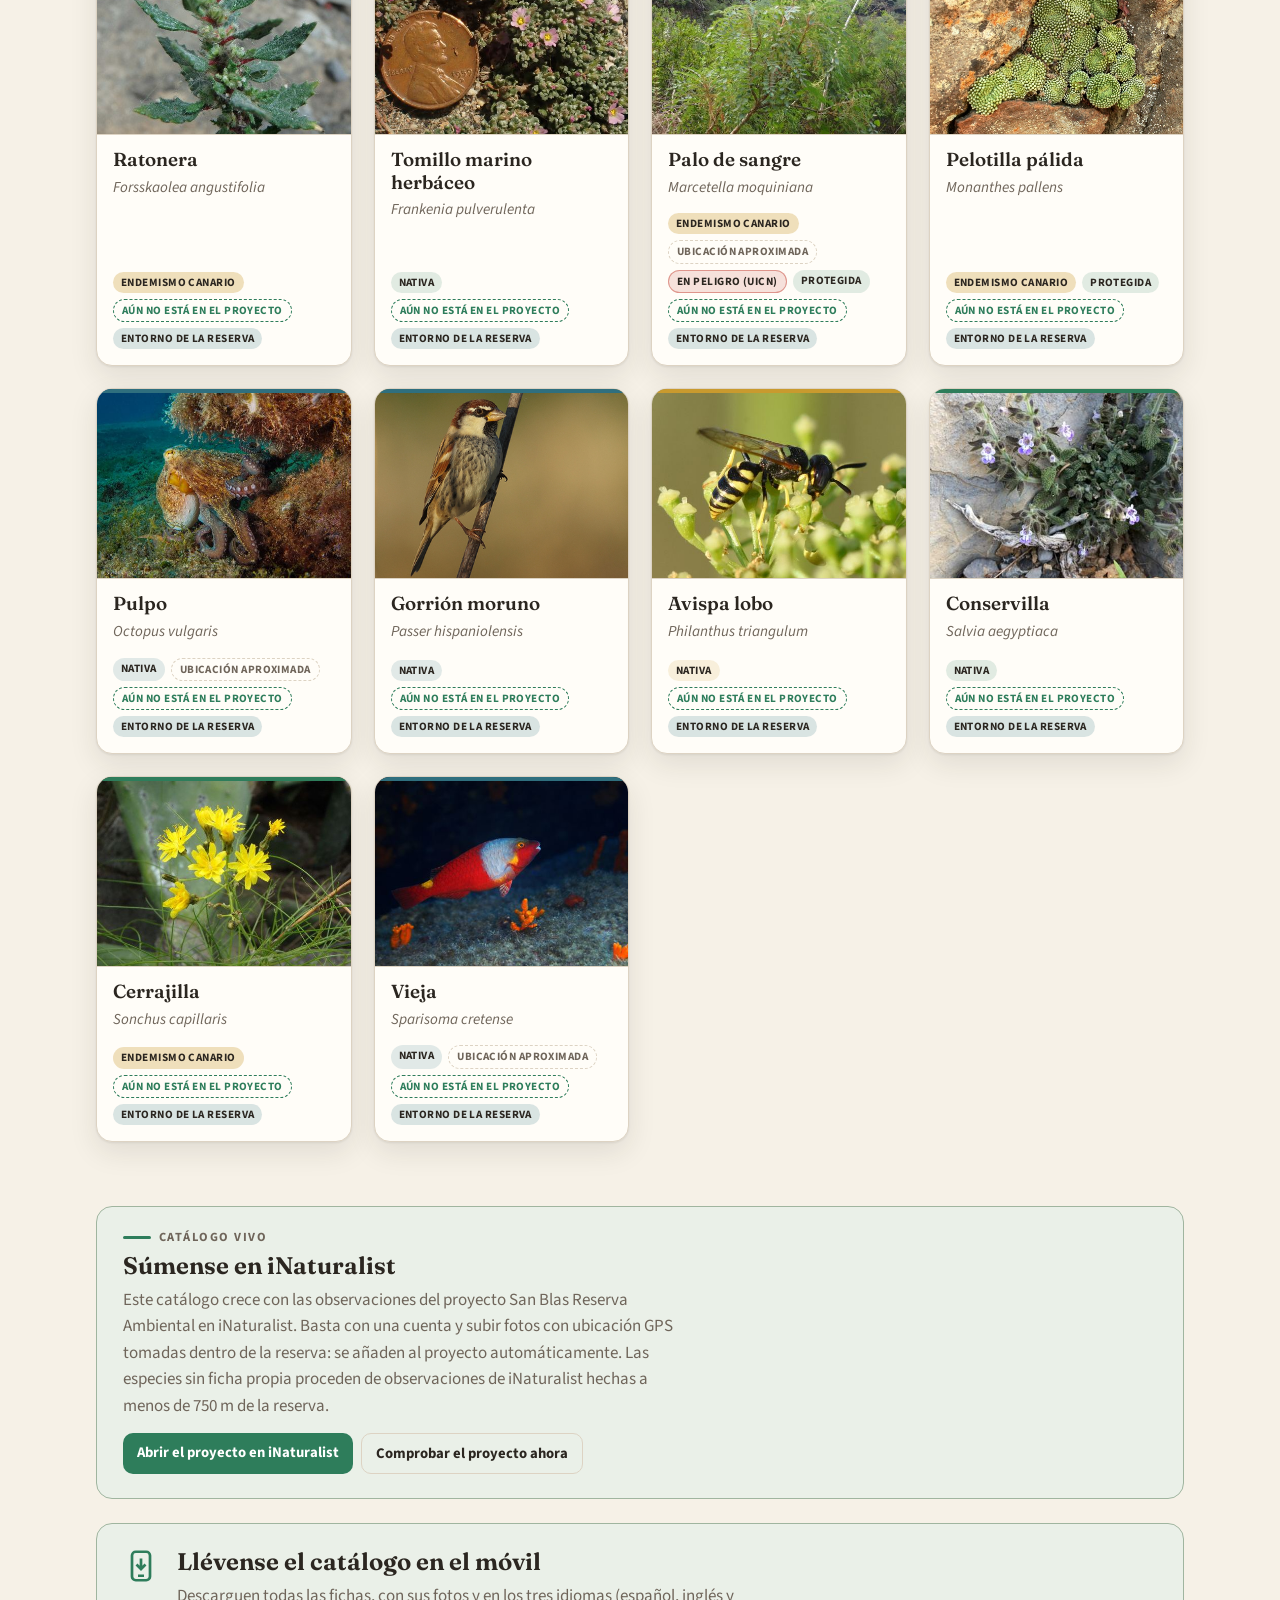
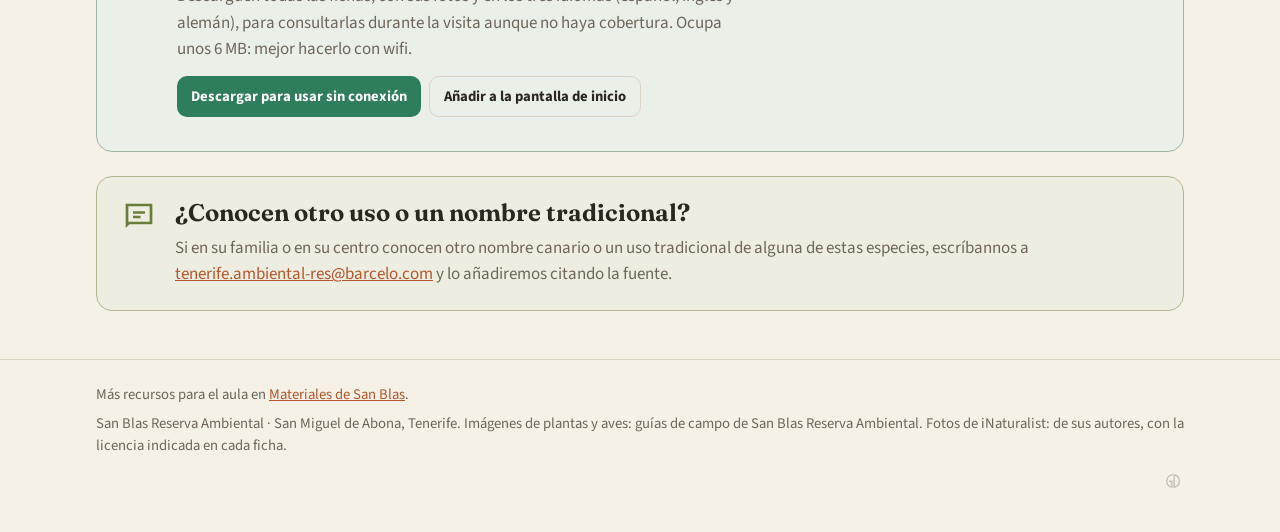
==== commit 895eab08: "Sello GD: monograma nuevo del kit de marca de Gofio Design El del pie pasa al monograma-gd del kit d" ====
--- a/catalogo/index.html
+++ b/catalogo/index.html
@@ -107,7 +107,7 @@
   <div class="envoltura">
     <p data-t="pie1" data-html></p>
     <p data-t="pie2"></p>
-    <p class="firma"><a href="https://gofiodesign.eu" rel="noopener" title="Diseño: Gofio Design" aria-label="Diseño: Gofio Design"><svg class="firma-marca" viewBox="0 0 176 175" aria-hidden="true" focusable="false"><path d="M64 99.1887V171.876C27.0639 161.429 0 127.47 0 87.1886C0 42.6581 33.0758 5.85272 76 0V87.1886H38V99.1887H64Z"/><path d="M100 1.52588e-05C142.924 5.85274 176 42.6581 176 87.1887C176 131.719 142.924 168.525 100 174.377L100 1.52588e-05Z"/></svg></a></p>
+    <p class="firma"><a href="https://gofiodesign.eu" rel="noopener" title="Diseño: Gofio Design" aria-label="Diseño: Gofio Design"><svg class="firma-marca" viewBox="0 0 120 120" aria-hidden="true" focusable="false"><path d="M56.423 0.107A60 60 0 0 0 56.423 119.893V56.781H26.423V68.942H44.262V105.176A47.839 47.839 0 0 1 56.423 12.295Z"/><path d="M69.657 6.952A53.92 53.92 0 0 1 69.657 113.048Z" fill="none" stroke="currentColor" stroke-width="12.161"/></svg></a></p>
   </div>
 </footer>
 
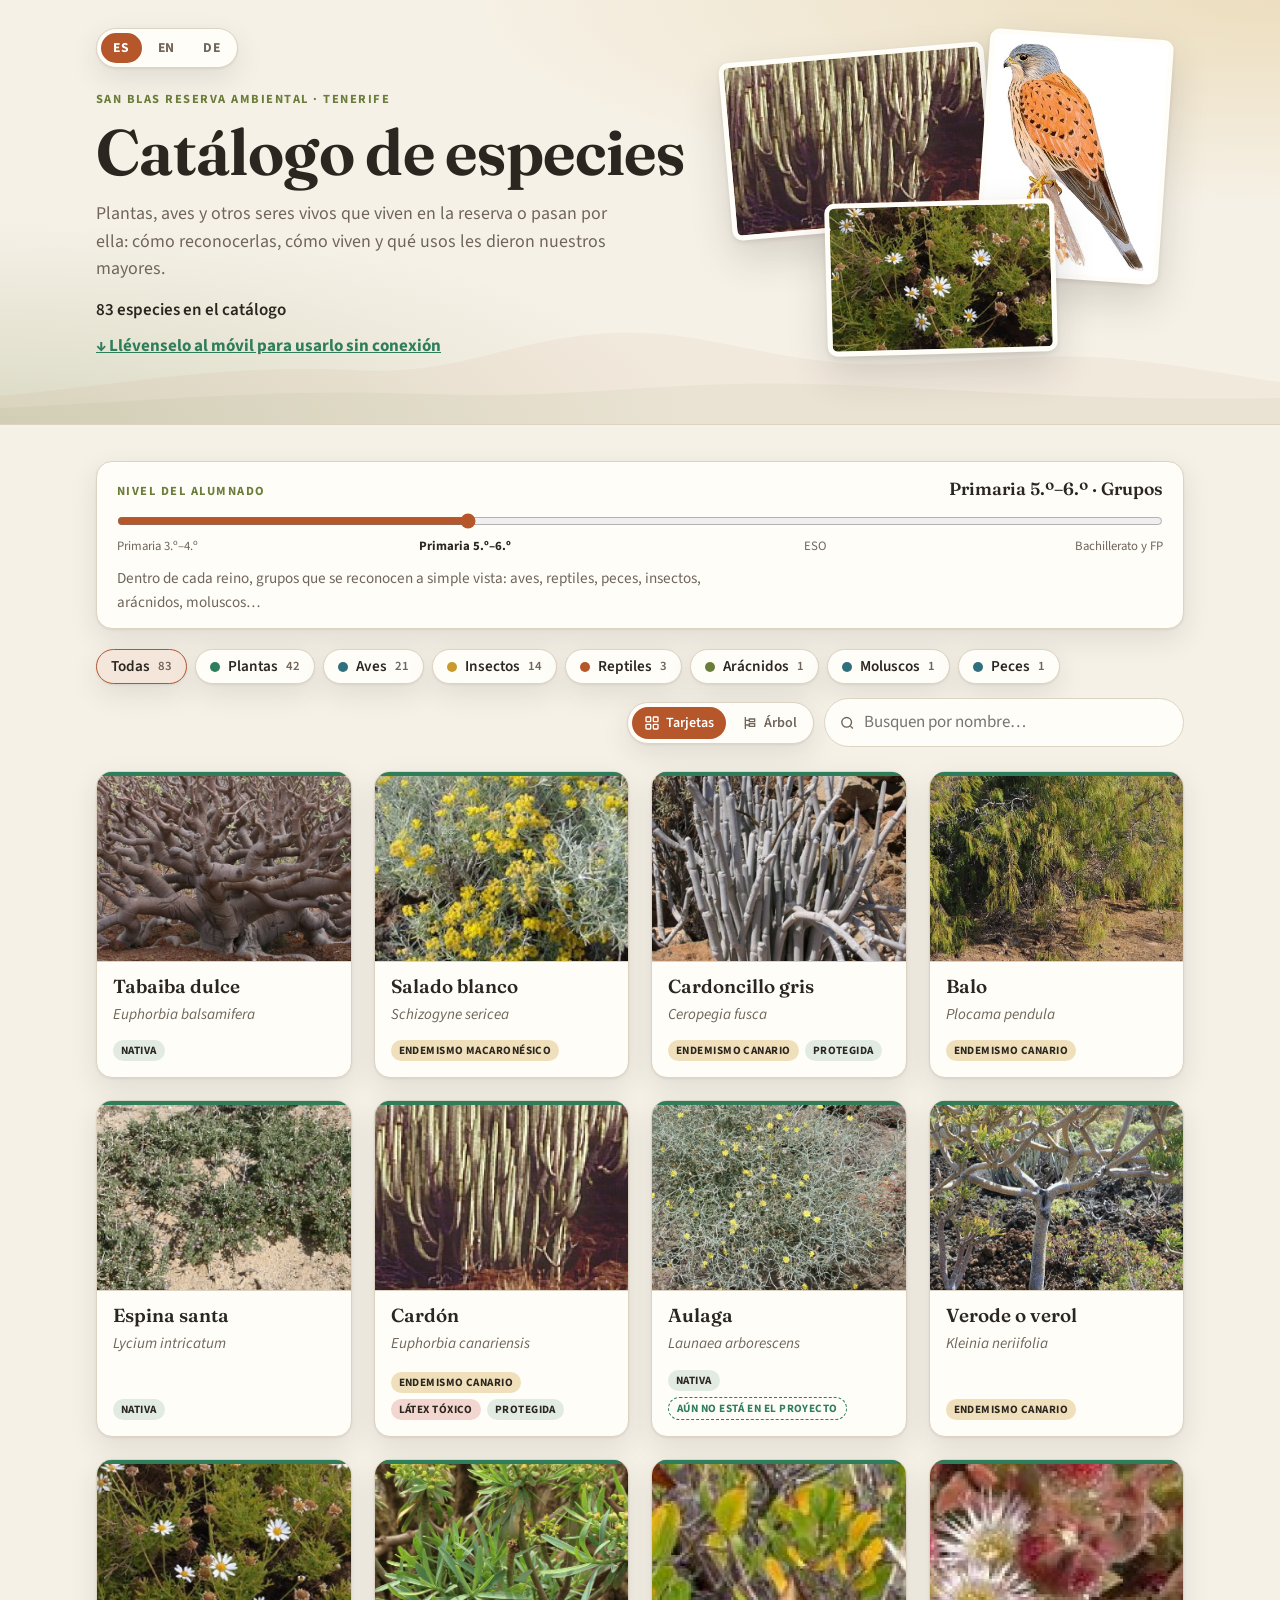
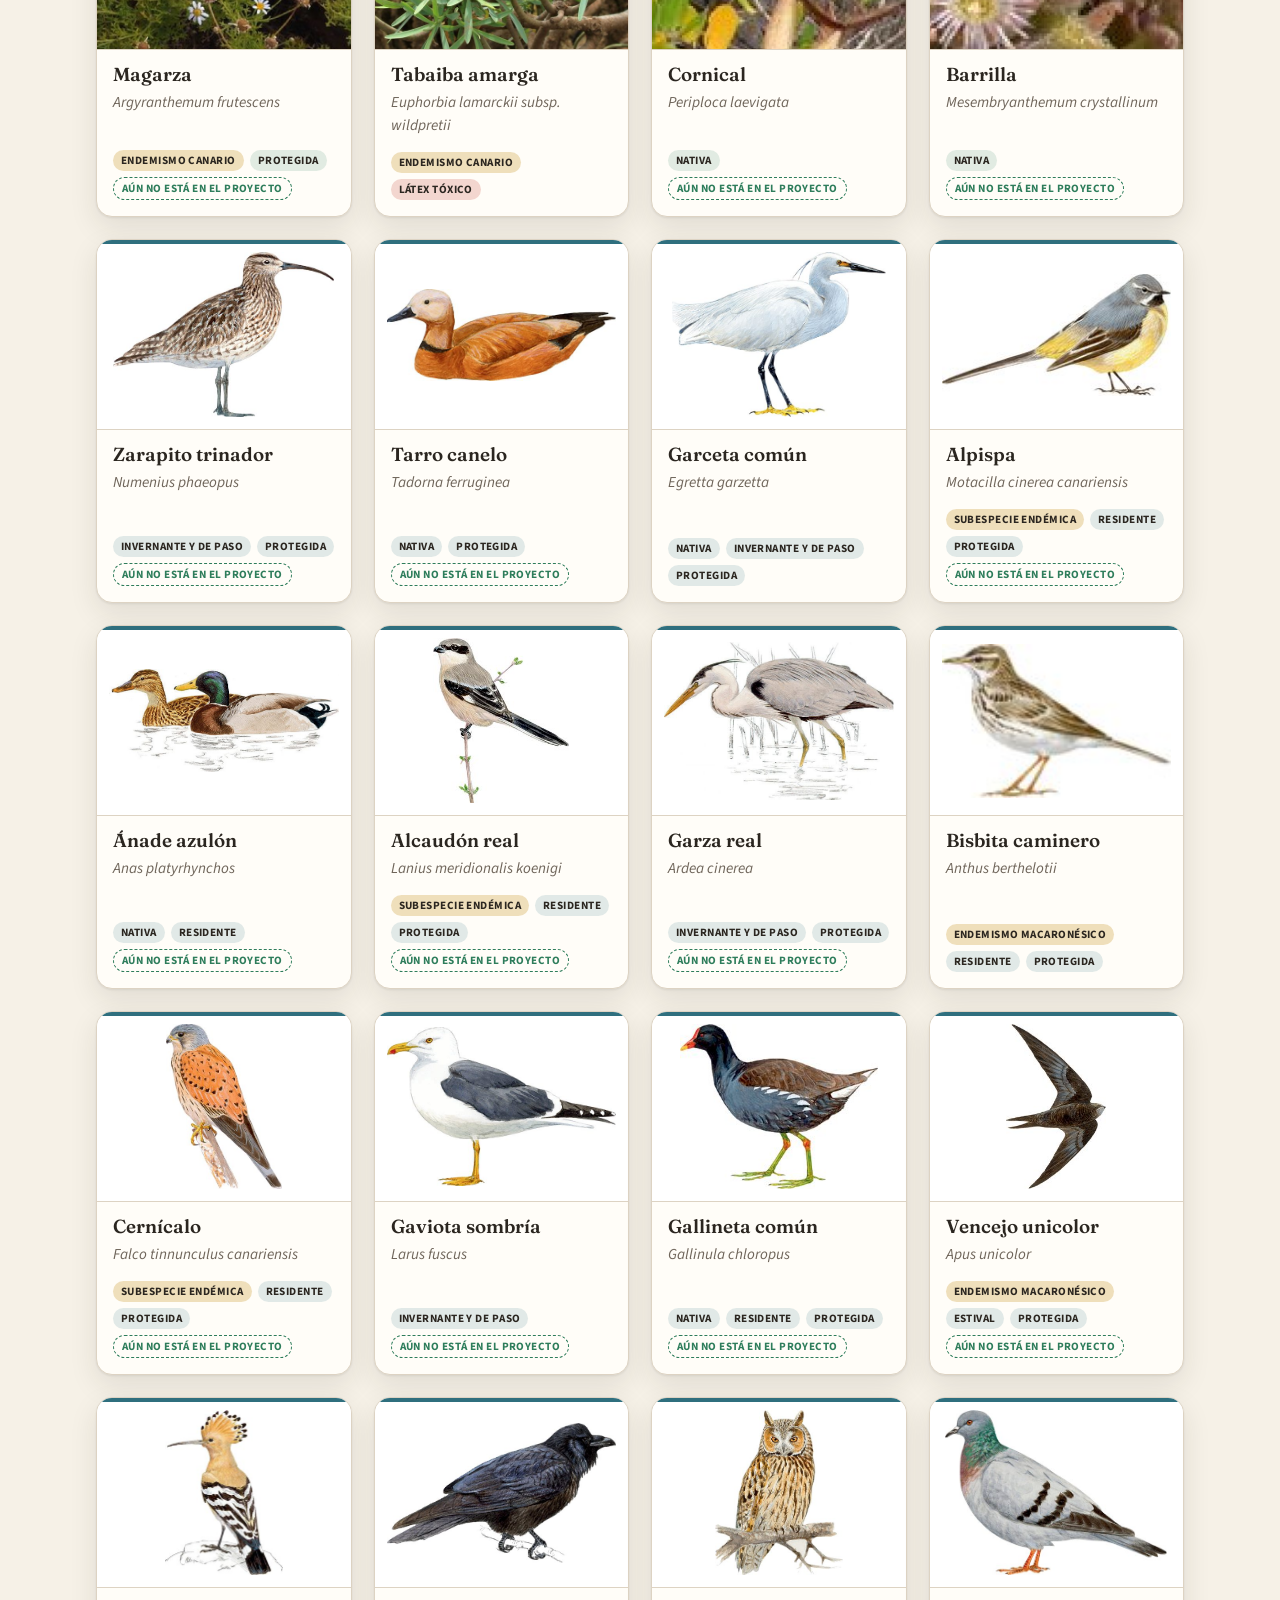
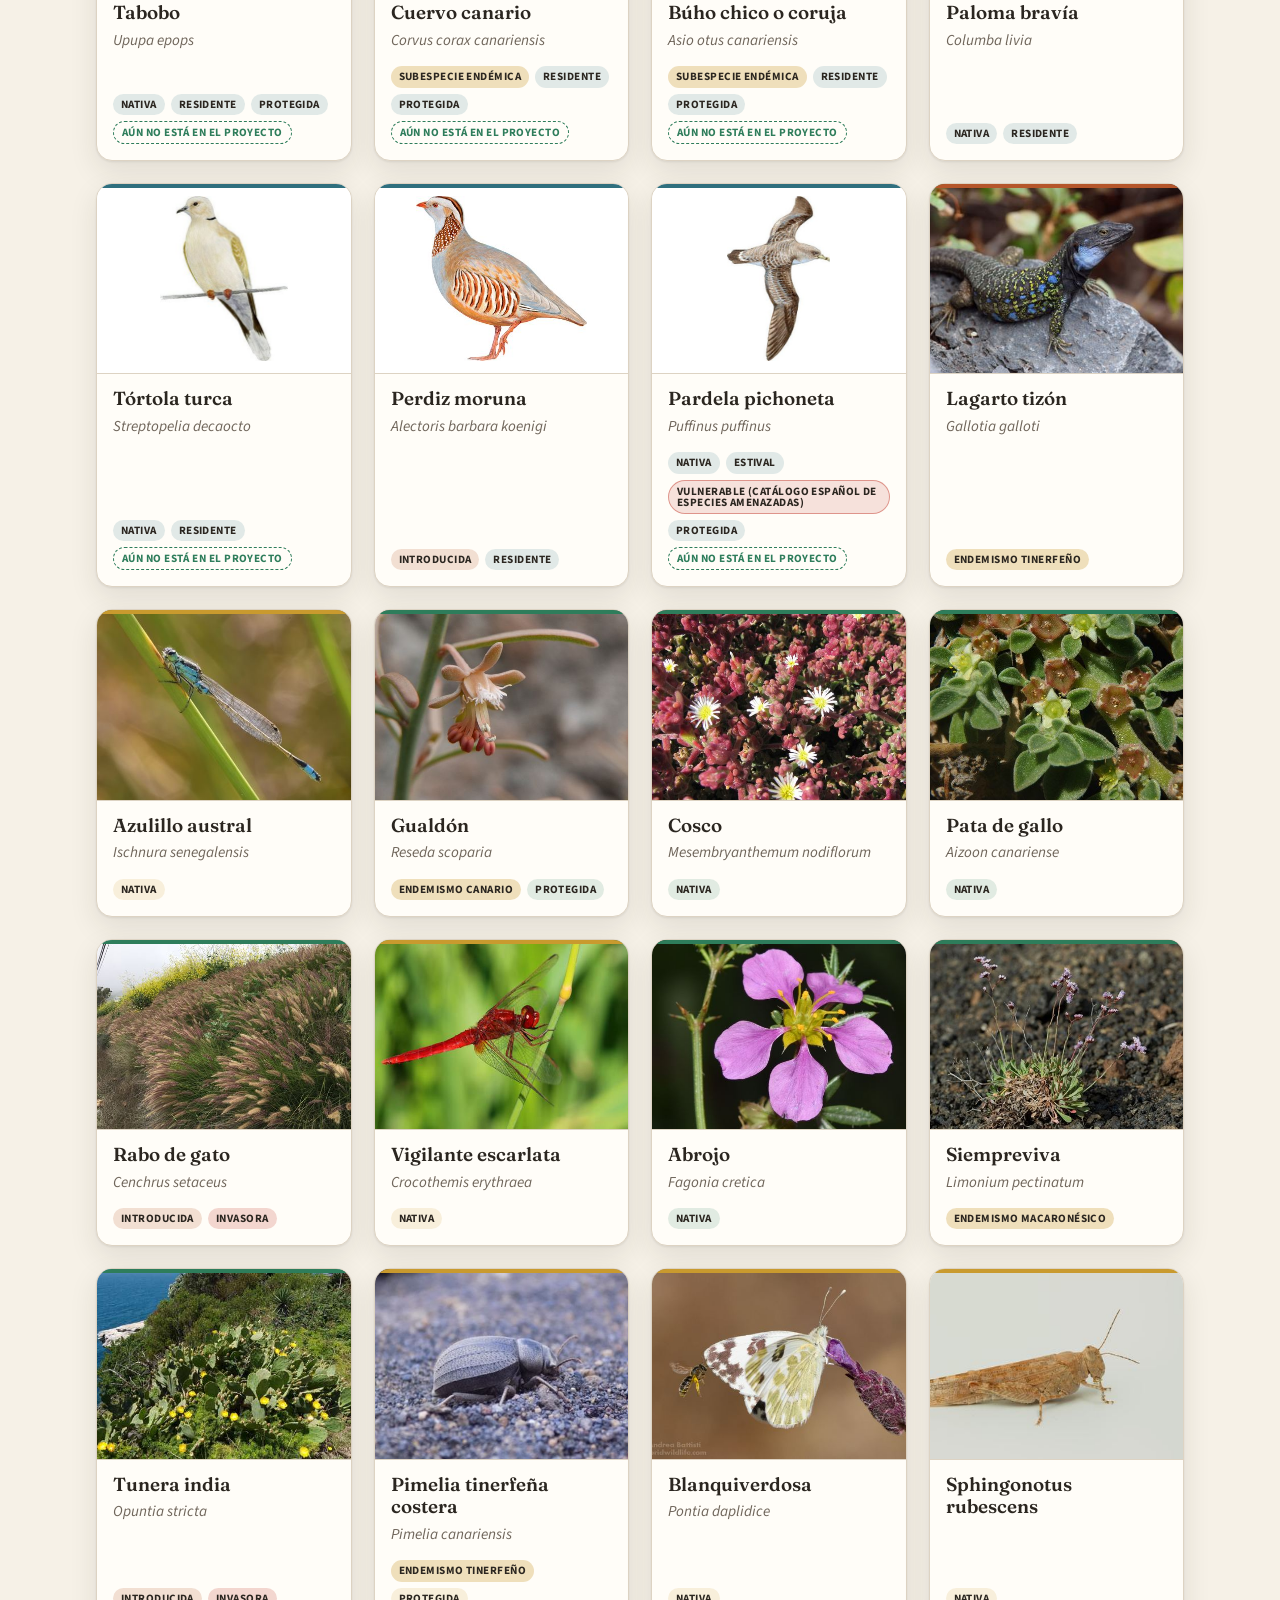
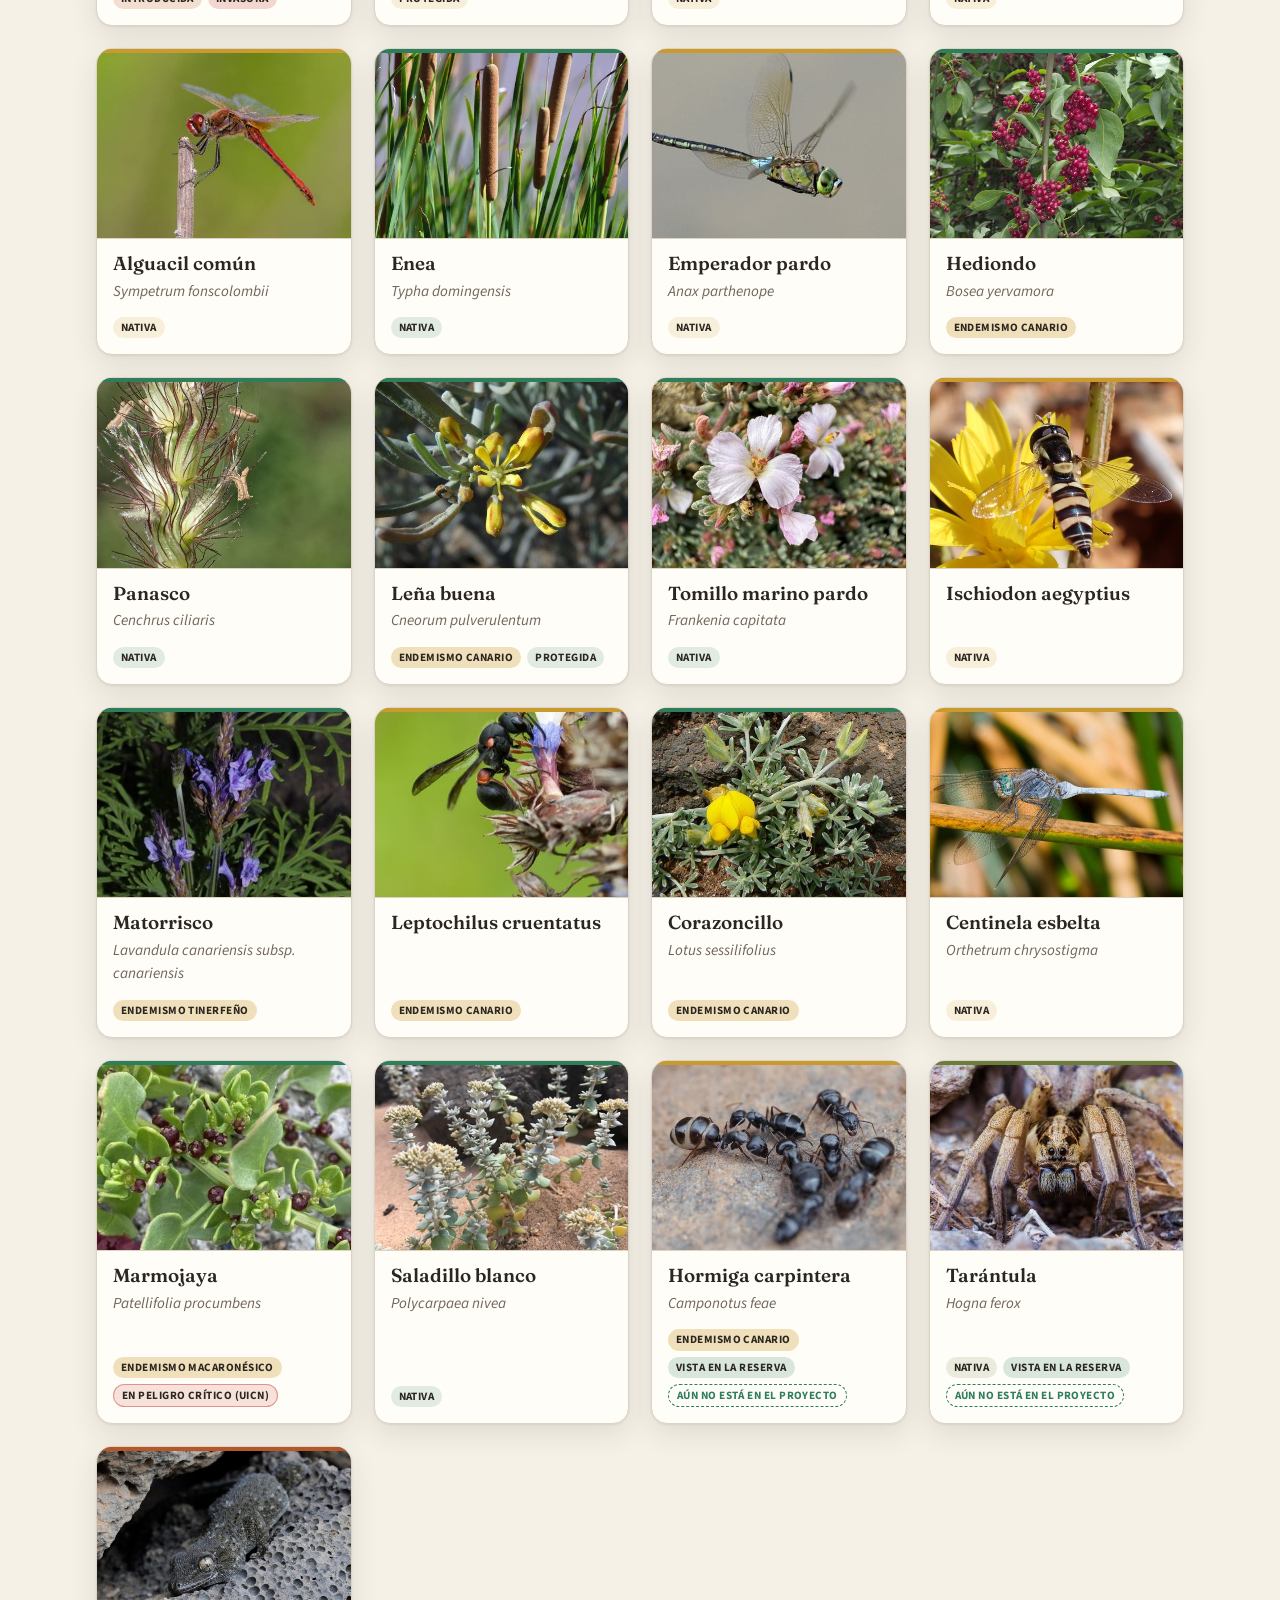
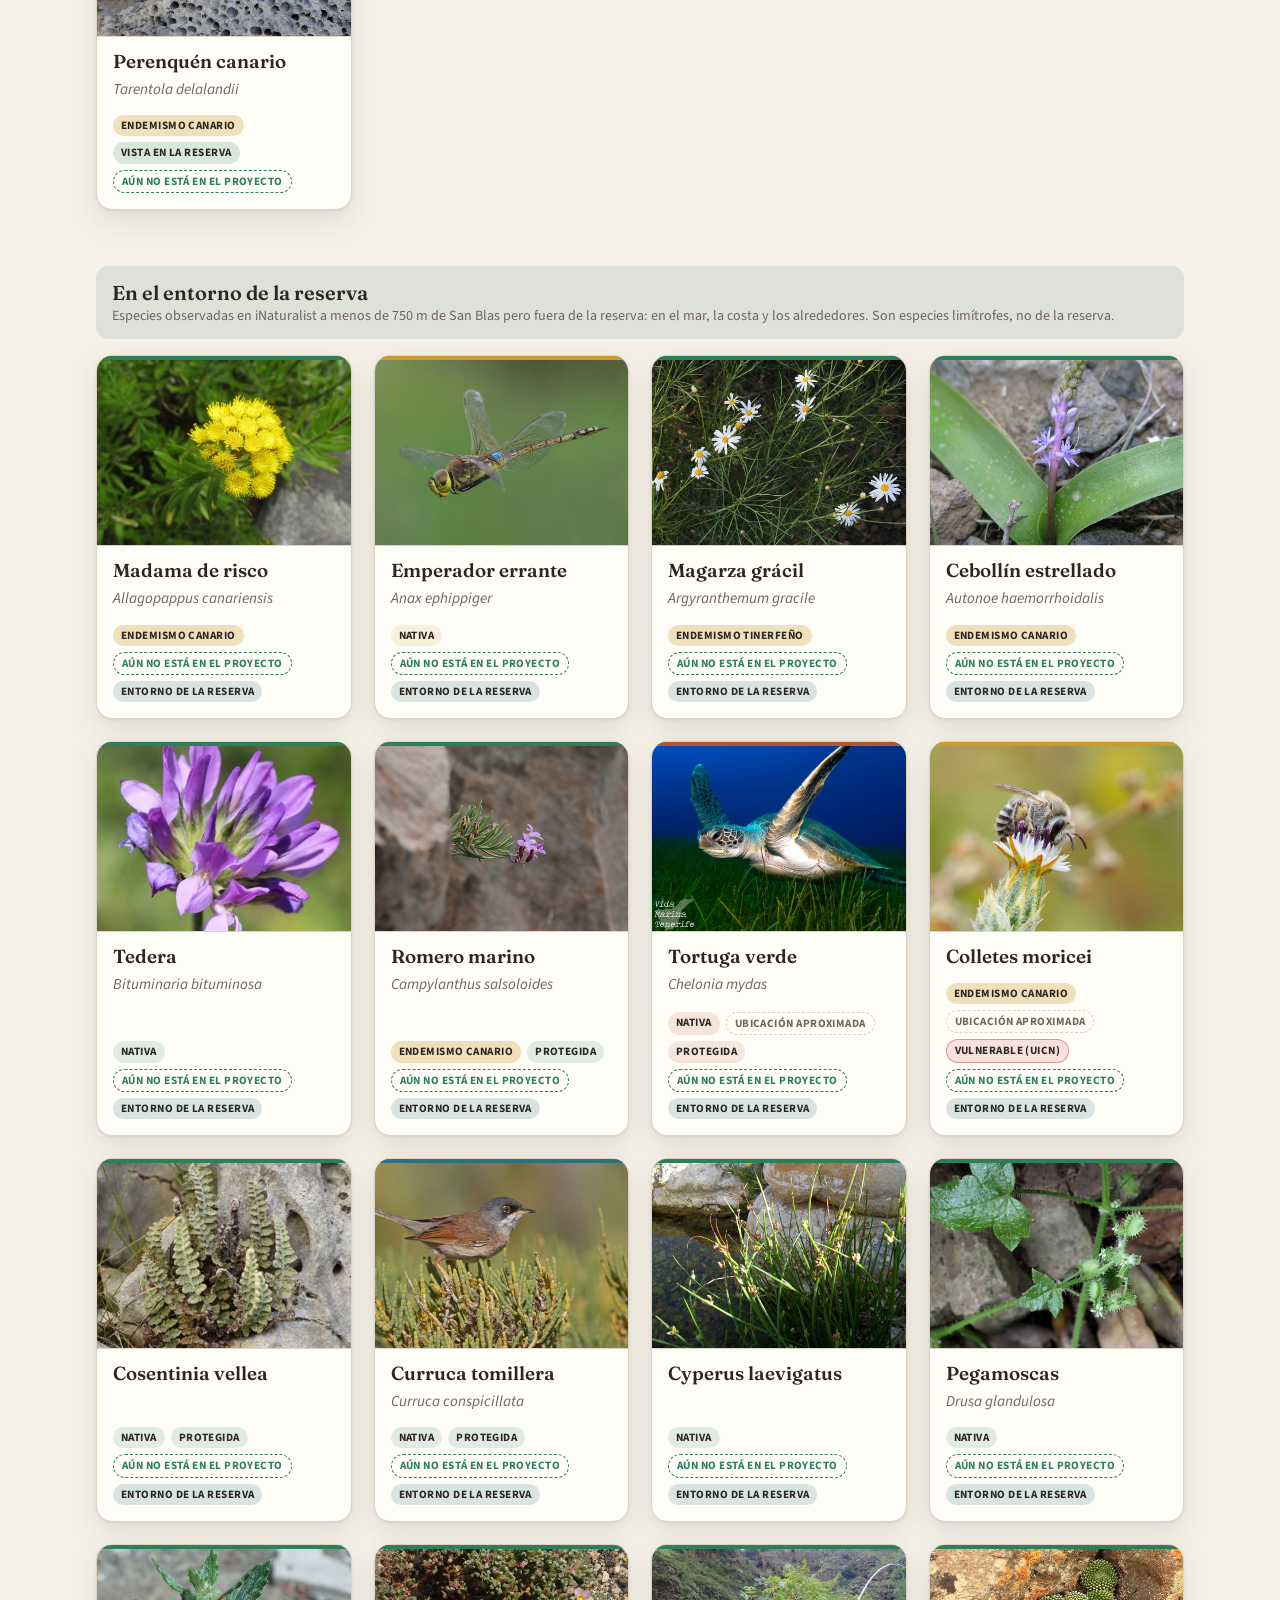
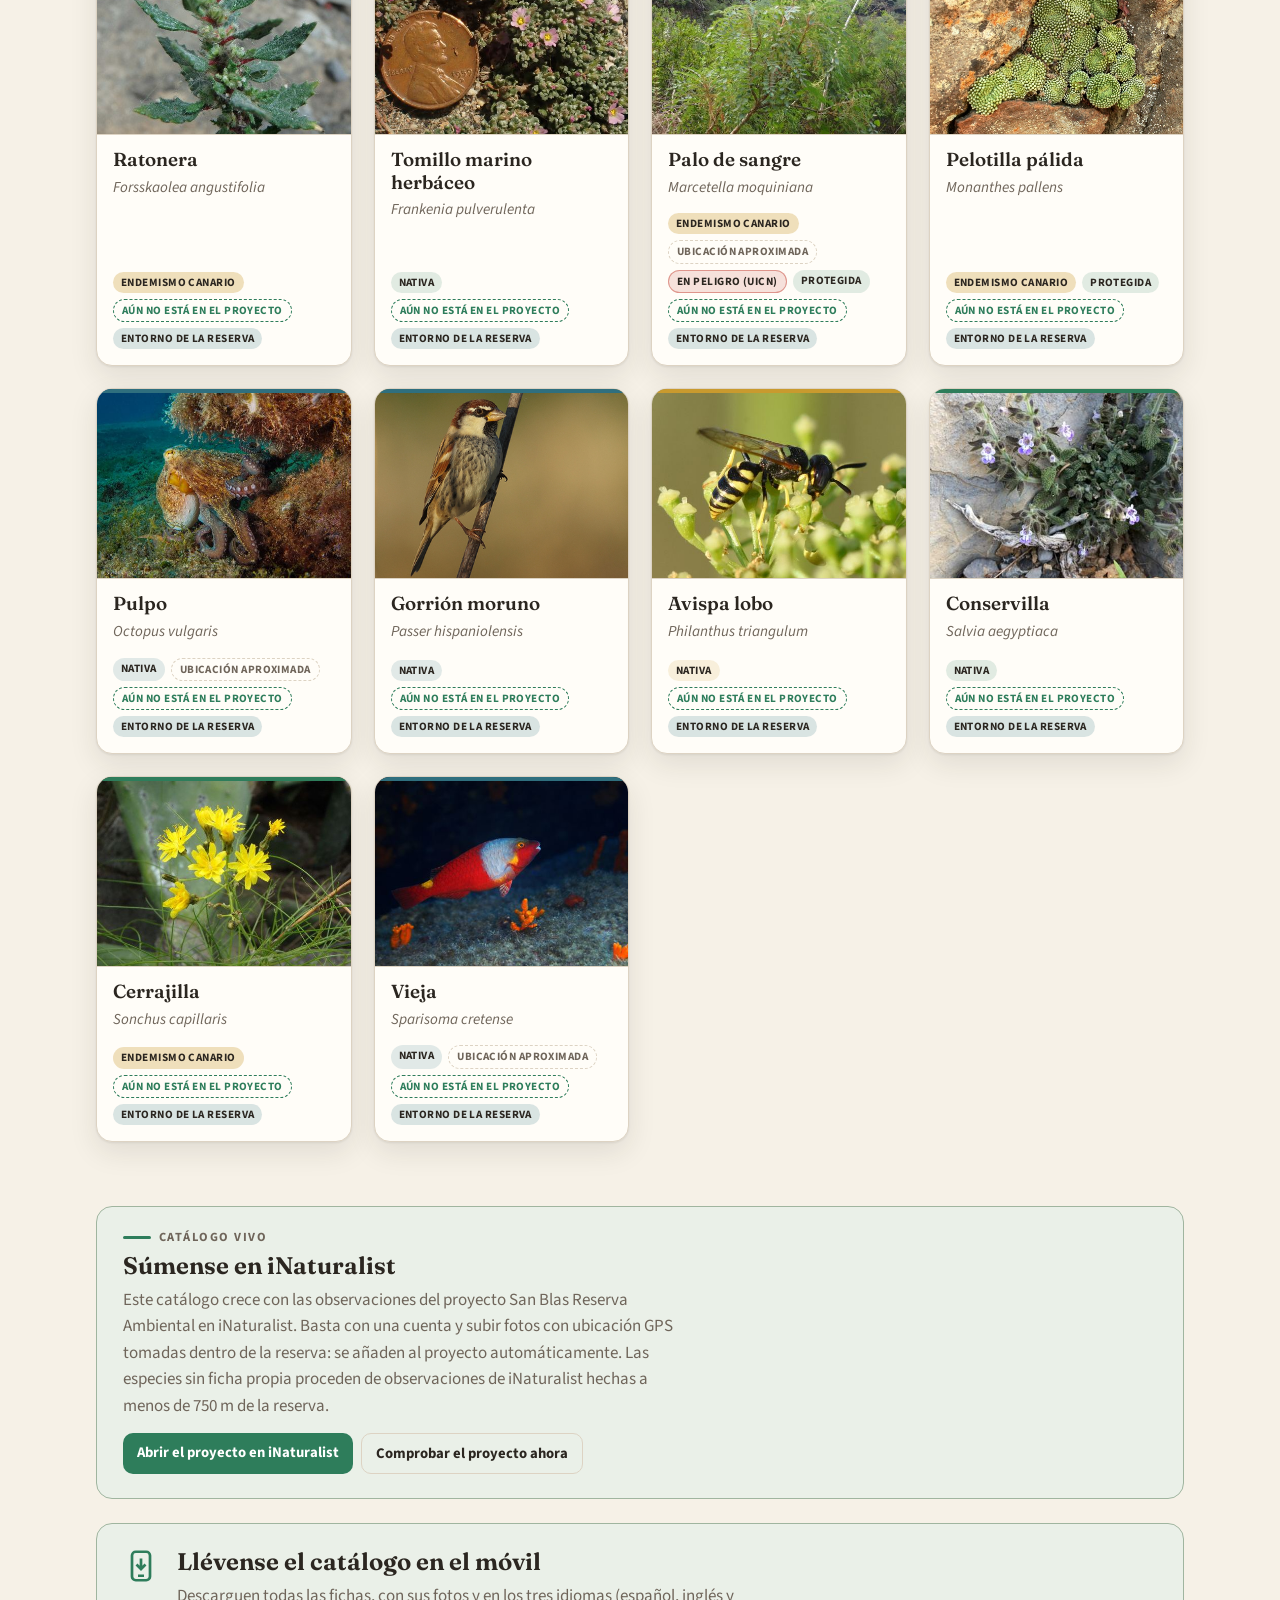
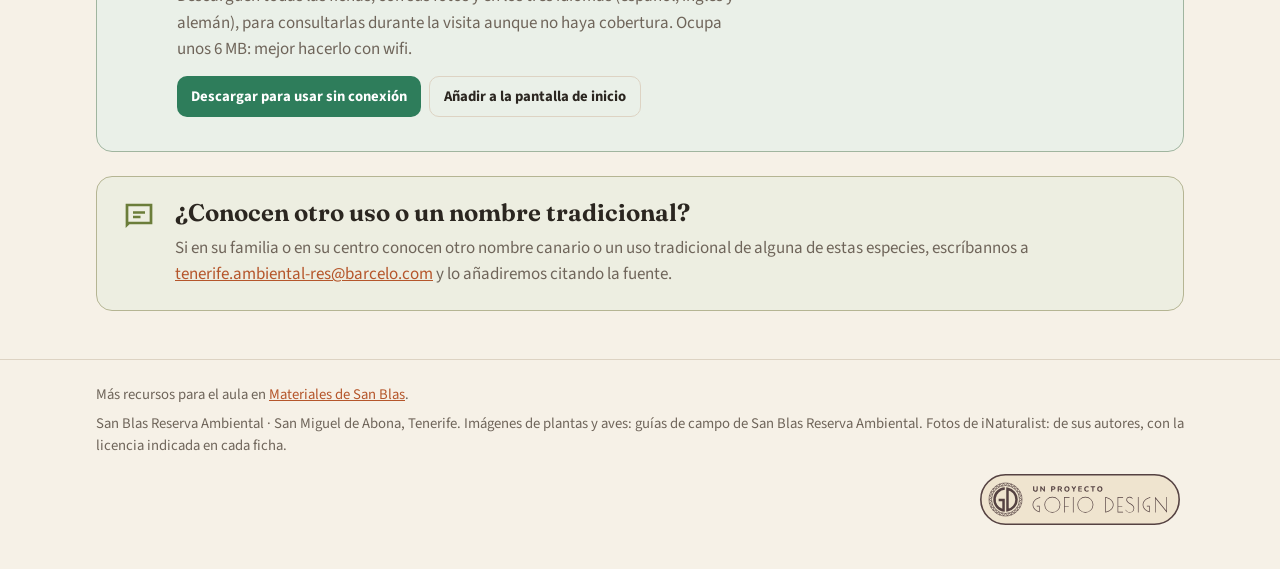
==== commit fbc6ca1d: "Pie: sello «Un proyecto Gofio Design» del kit de marca Sustituye el monograma de 14 px por el sello " ====
--- a/catalogo/index.html
+++ b/catalogo/index.html
@@ -107,7 +107,7 @@
   <div class="envoltura">
     <p data-t="pie1" data-html></p>
     <p data-t="pie2"></p>
-    <p class="firma"><a href="https://gofiodesign.eu" rel="noopener" title="Diseño: Gofio Design" aria-label="Diseño: Gofio Design"><svg class="firma-marca" viewBox="0 0 120 120" aria-hidden="true" focusable="false"><path d="M56.423 0.107A60 60 0 0 0 56.423 119.893V56.781H26.423V68.942H44.262V105.176A47.839 47.839 0 0 1 56.423 12.295Z"/><path d="M69.657 6.952A53.92 53.92 0 0 1 69.657 113.048Z" fill="none" stroke="currentColor" stroke-width="12.161"/></svg></a></p>
+    <p class="firma"><a href="https://gofiodesign.eu/" rel="noopener"><picture><source srcset="iconos/un-proyecto-gofio-design-oscuro.svg" media="(prefers-color-scheme: dark)"><img src="iconos/un-proyecto-gofio-design-claro.svg" alt="Un proyecto Gofio Design" width="200" height="51" loading="lazy"></picture></a></p>
   </div>
 </footer>
 
--- a/catalogo/estilo.css
+++ b/catalogo/estilo.css
@@ -213,4 +213,4 @@
 .firma,.pie .firma{display:flex;justify-content:flex-end;margin:12px 0 0;line-height:0}
 .firma a{display:inline-flex;padding:4px;color:color-mix(in srgb,var(--suave) 35%,var(--fondo));transition:color .2s ease}
 .firma a:hover,.firma a:focus-visible{color:var(--suave)}
-.firma-marca{width:14px;height:14px;flex:none;fill:currentColor}
+.firma img{display:block;width:200px;max-width:100%;height:auto}
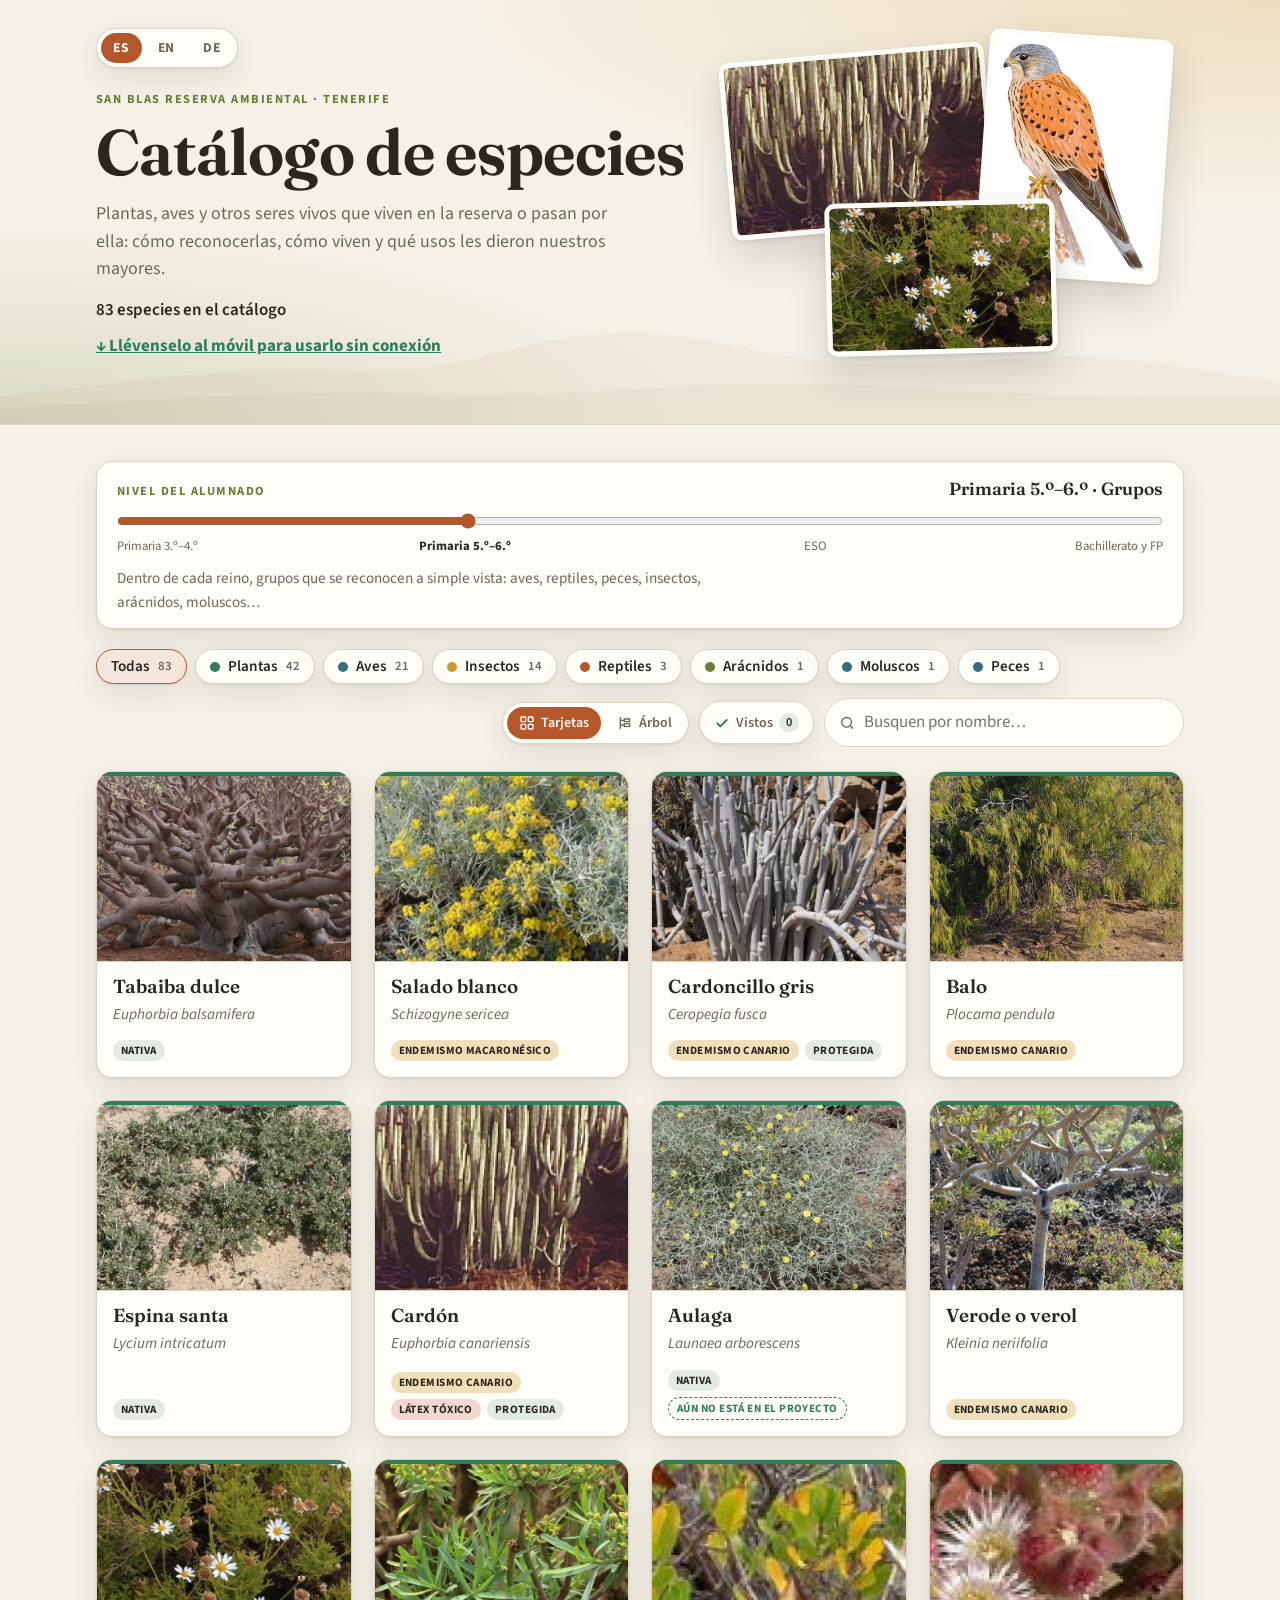
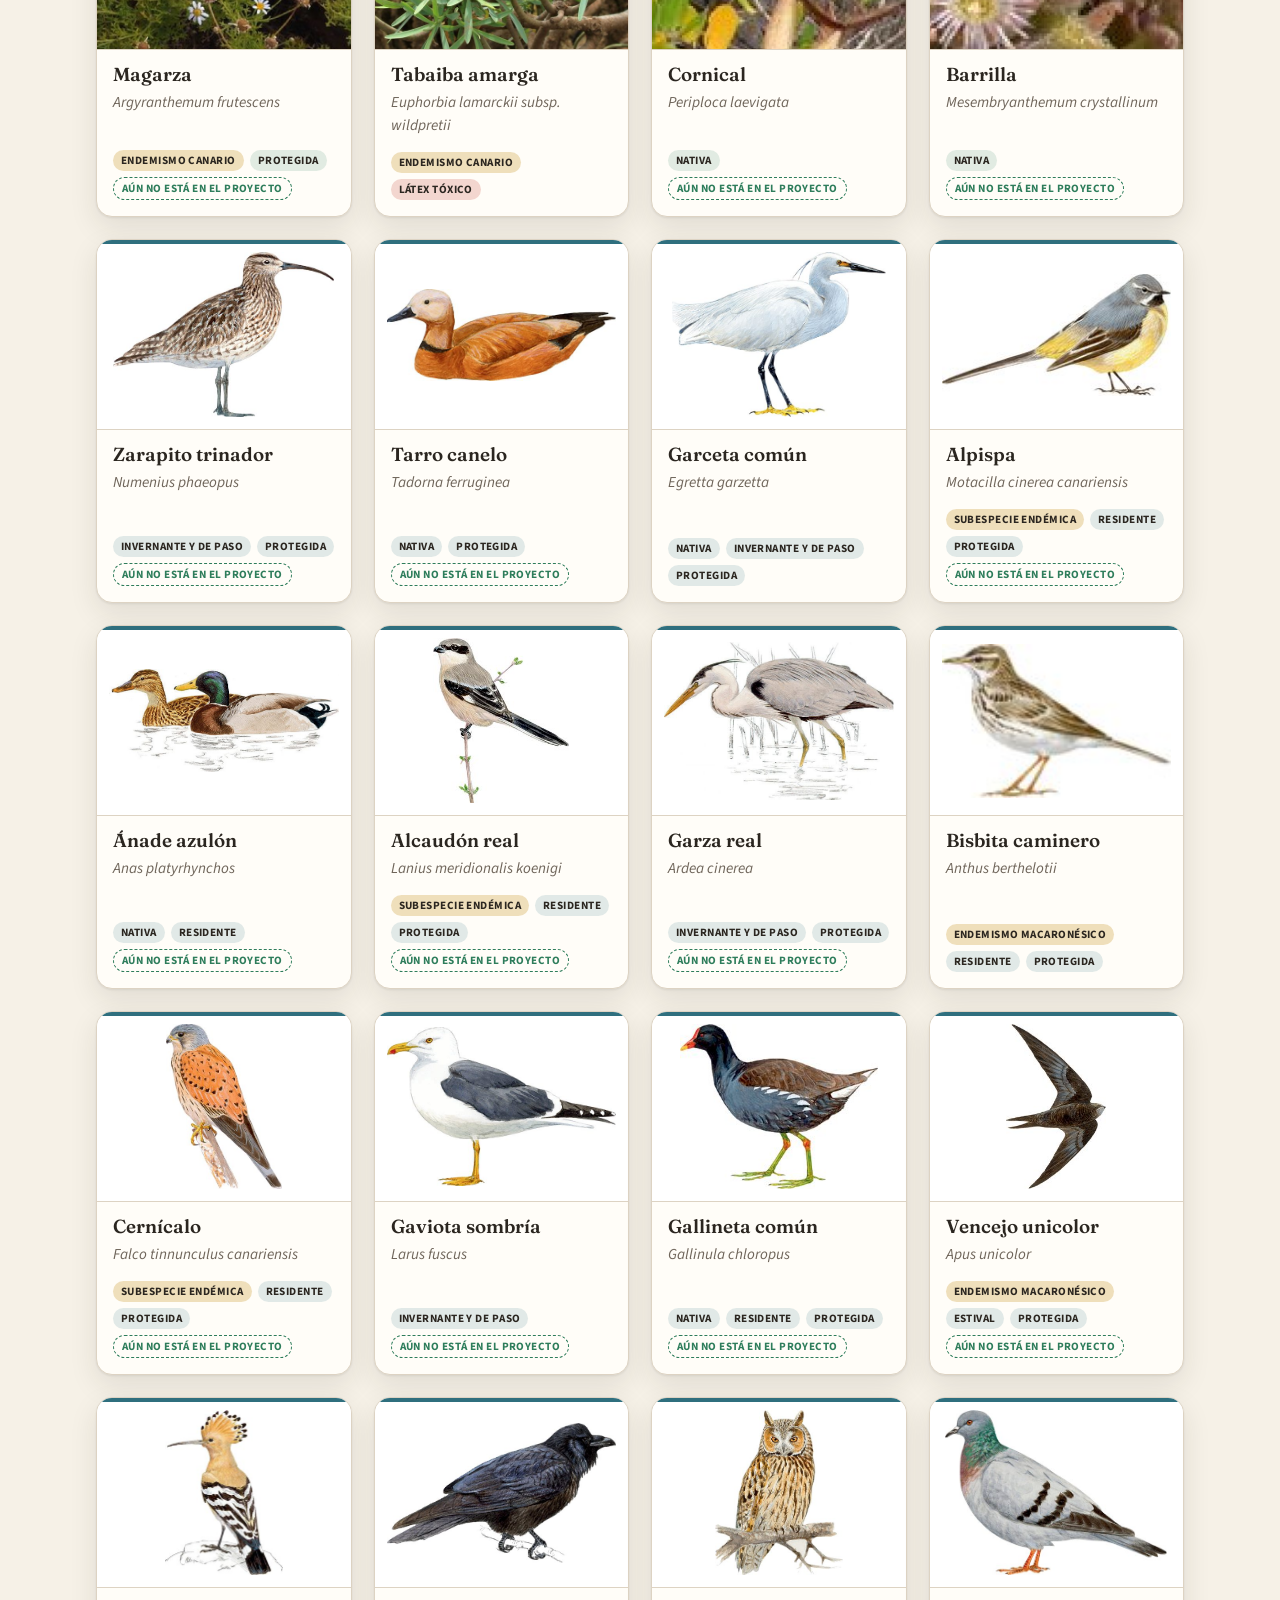
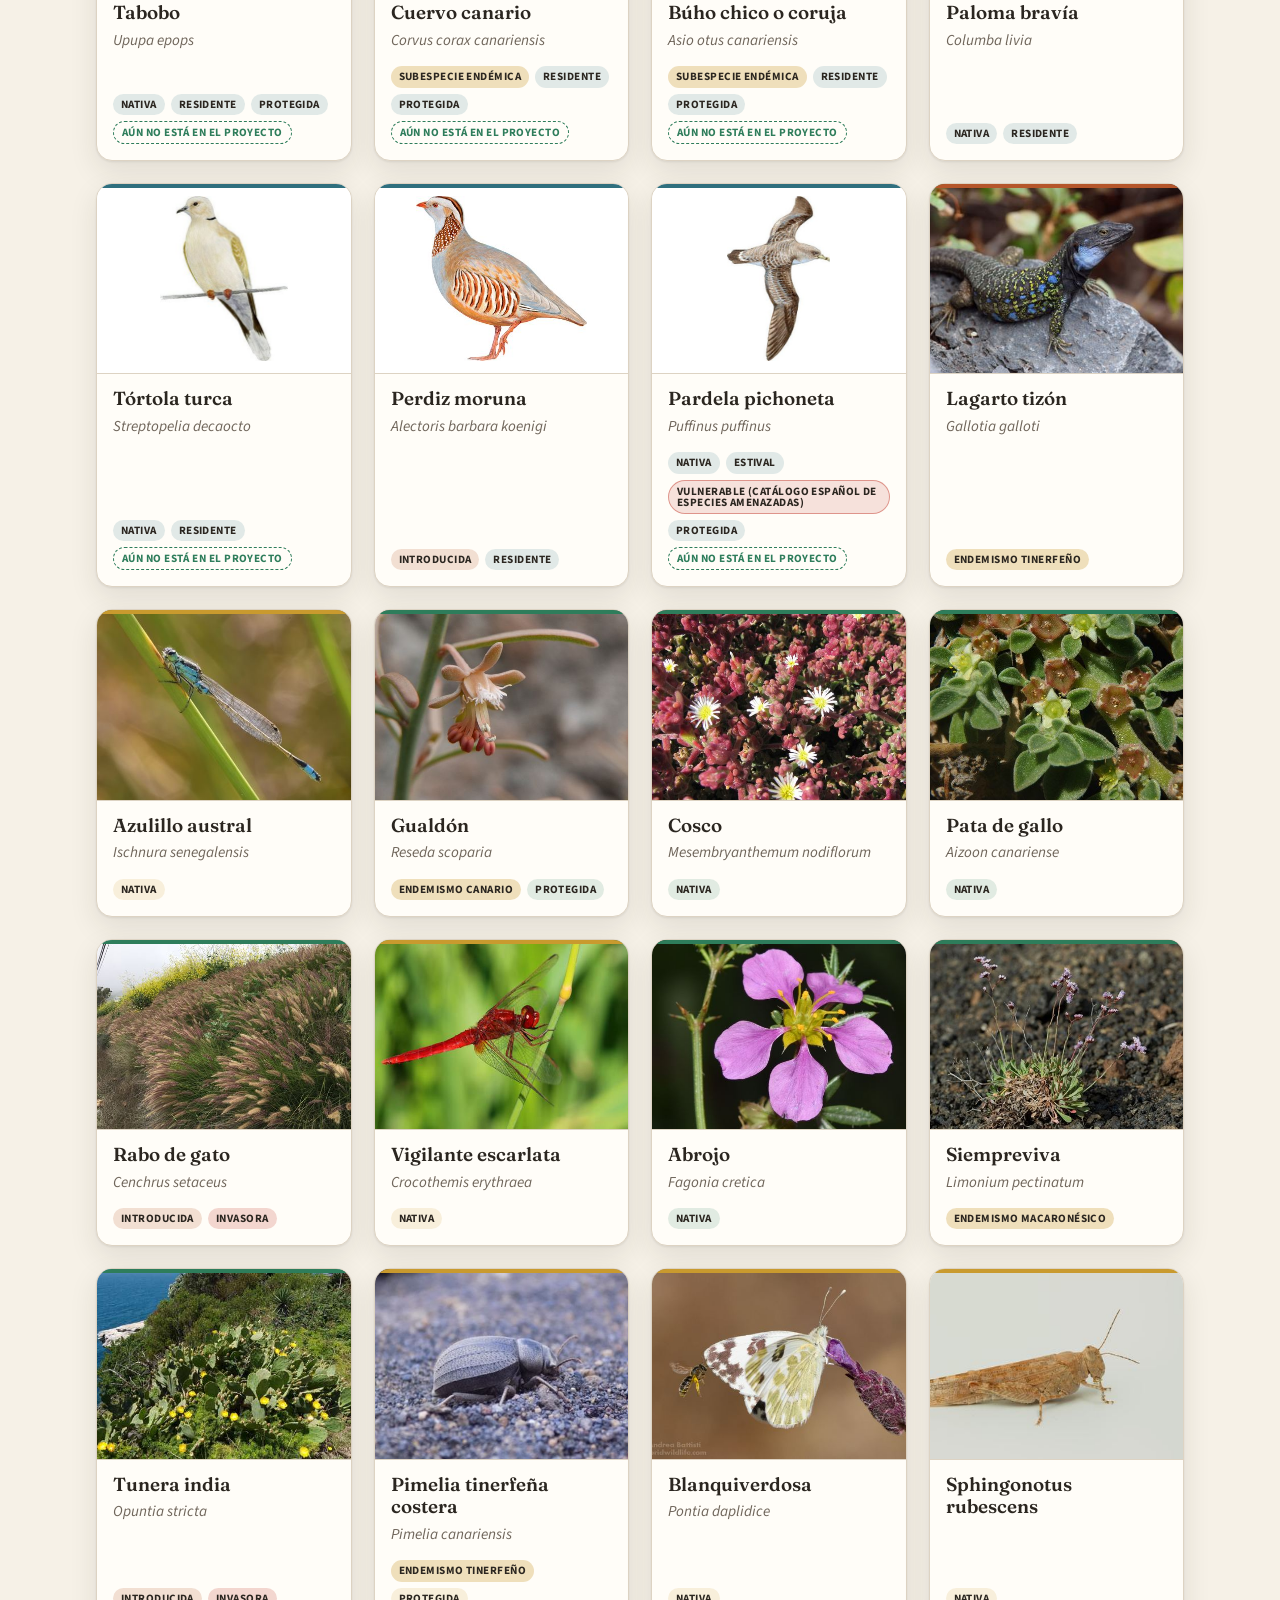
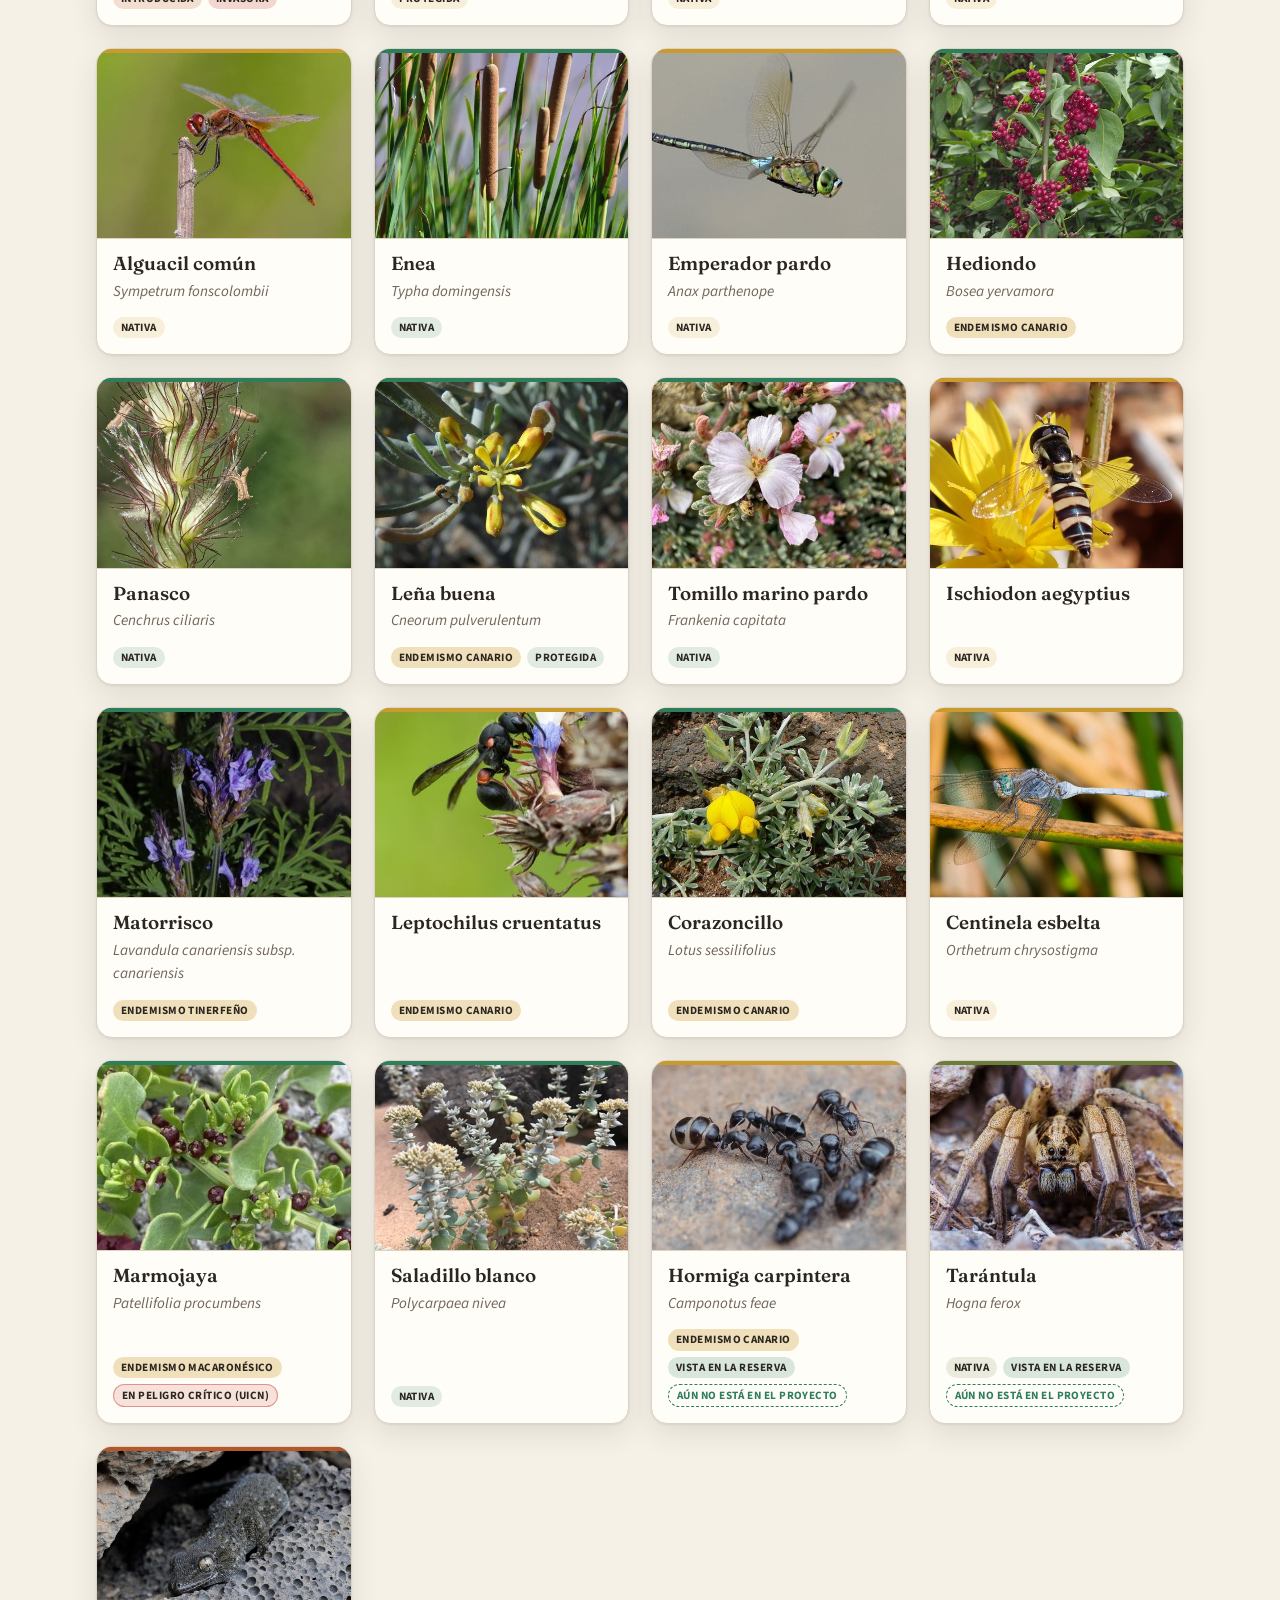
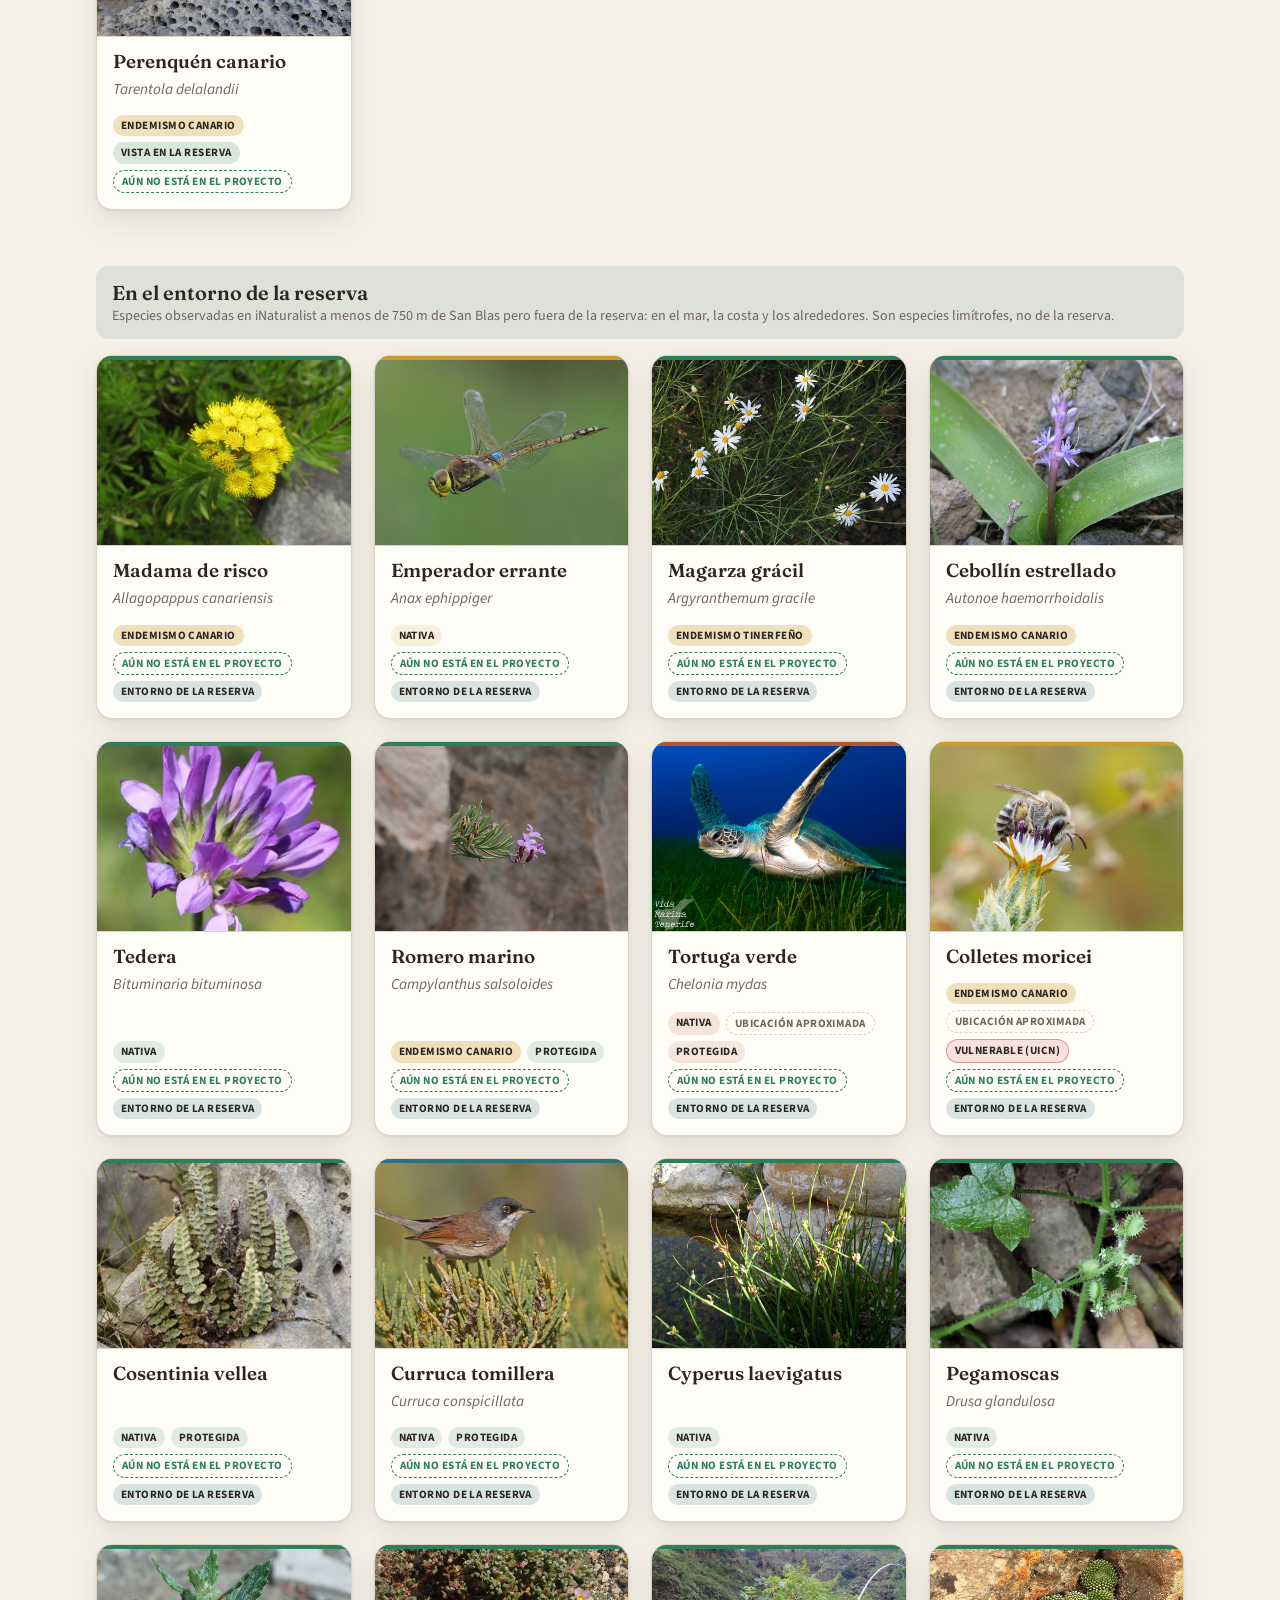
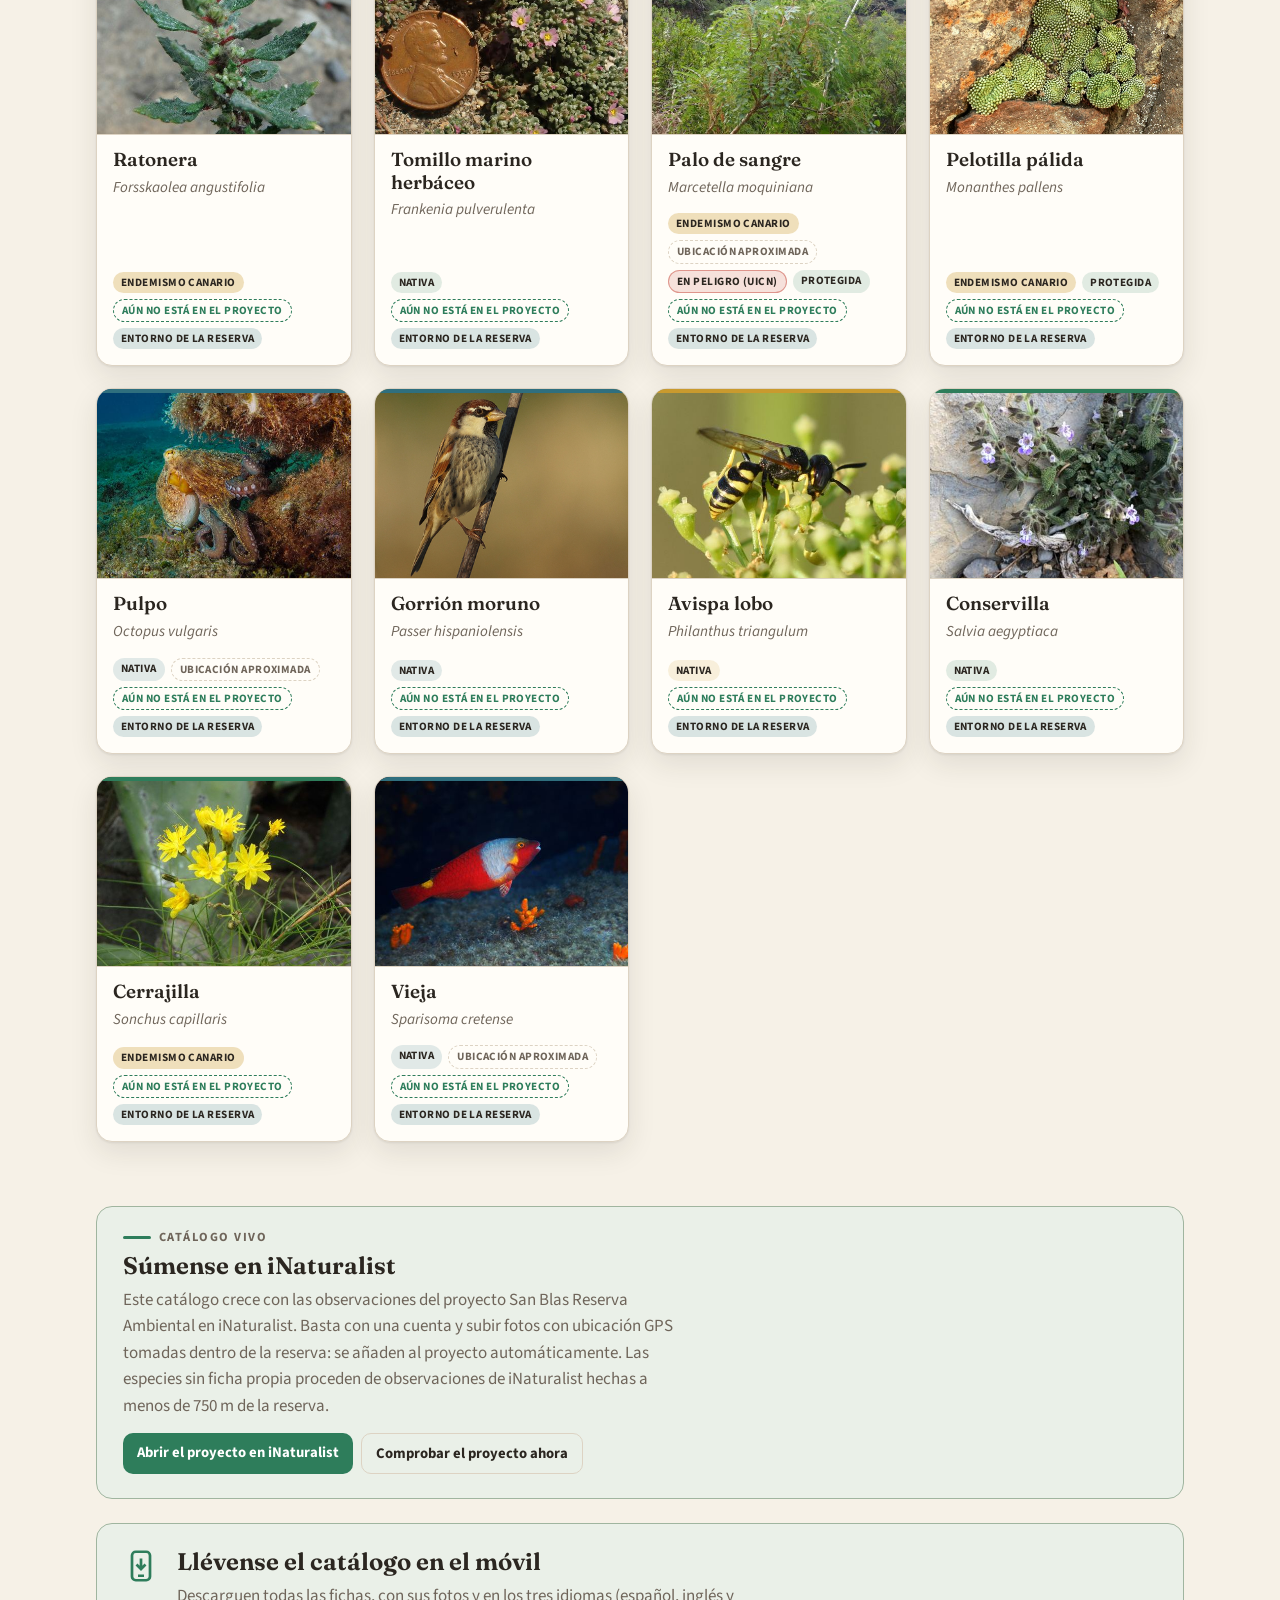
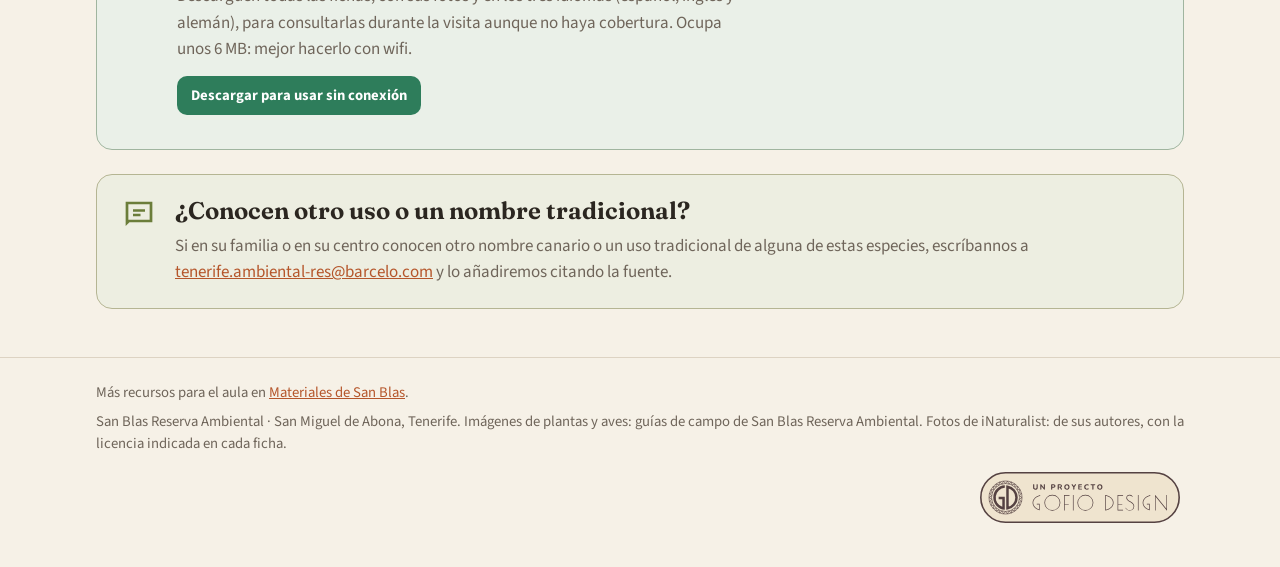
==== commit dd75b3ec: "Catálogo: árbol, móvil, aviso de versión nueva y marcas de «visto» Copia de sanblasreservaambiental/" ====
--- a/catalogo/index.html
+++ b/catalogo/index.html
@@ -56,6 +56,7 @@
       <button type="button" data-vista="tarjetas"><svg width="16" height="16" viewBox="0 0 24 24" fill="none" stroke="currentColor" stroke-width="2" aria-hidden="true"><rect x="3" y="3" width="7" height="7" rx="1"/><rect x="14" y="3" width="7" height="7" rx="1"/><rect x="3" y="14" width="7" height="7" rx="1"/><rect x="14" y="14" width="7" height="7" rx="1"/></svg><span data-t="vistaTarjetas"></span></button>
       <button type="button" data-vista="arbol"><svg width="16" height="16" viewBox="0 0 24 24" fill="none" stroke="currentColor" stroke-width="2" aria-hidden="true"><path d="M5 3v18M5 8h6M5 15h6M11 8v-2h8v4h-8zM11 15v-2h8v4h-8z"/></svg><span data-t="vistaArbol"></span></button>
     </div>
+    <button type="button" class="solo-vistos" id="solo-vistos" aria-pressed="false"><svg width="16" height="16" viewBox="0 0 24 24" fill="none" stroke="currentColor" stroke-width="3" stroke-linecap="round" stroke-linejoin="round" aria-hidden="true"><path d="m5 12.5 4.5 4.5L19 7.5"/></svg><span data-t="soloVistos"></span><span class="n" id="vistos-n">0</span></button>
     <label class="buscar">
       <span class="vh" data-t="buscar"></span>
       <svg width="18" height="18" viewBox="0 0 24 24" fill="none" stroke="currentColor" stroke-width="2" aria-hidden="true"><circle cx="11" cy="11" r="7"/><path d="m20 20-3.5-3.5"/></svg>
@@ -64,6 +65,7 @@
   </div>
 
   </div>
+  <p class="vistos-barra" id="vistos-barra" hidden><span id="vistos-txt"></span> <button type="button" class="enlace" id="borrar-vistos" data-t="borrarVistos"></button></p>
   <div id="rejilla" class="rejilla" aria-live="polite"></div>
   <div id="arbol-cont" hidden>
     <p class="arbol-acciones"><button type="button" id="desplegar" data-t="desplegar"></button> · <button type="button" id="plegar" data-t="plegar"></button></p>
@@ -111,6 +113,11 @@
   </div>
 </footer>
 
+<div class="aviso-version" id="aviso-version" role="status" hidden>
+  <span data-t="nuevaVersion"></span>
+  <button type="button" class="boton" style="--c:var(--hoja)" id="actualizar" data-t="actualizar"></button>
+</div>
+
 <dialog id="ficha" class="ficha" aria-labelledby="ficha-nombre">
   <form method="dialog"><button class="cerrar" aria-label="×" data-t-aria="cerrar">×</button></form>
   <div class="ficha-foto"><img id="ficha-img" alt=""></div>
@@ -118,6 +125,7 @@
     <p class="ficha-grupo" id="ficha-grupo"></p>
     <h2 id="ficha-nombre"></h2>
     <p class="cientifico" id="ficha-cientifico"></p>
+    <p class="ficha-visto"><button type="button" class="boton-visto" id="ficha-visto" aria-pressed="false"></button></p>
     <p class="otros-nombres" id="ficha-otros"></p>
     <div class="meta" id="ficha-estatus"></div>
     <p class="islas" id="ficha-islas" hidden></p>
--- a/catalogo/estilo.css
+++ b/catalogo/estilo.css
@@ -23,6 +23,9 @@
   --sombra-alta:0 2px 4px rgba(0,0,0,.45),0 18px 40px rgba(0,0,0,.4);
 }
 *{box-sizing:border-box}
+/* «hidden» debe ganar siempre: si no, .rejilla{display:grid} seguía visible al
+   pasar a la vista en árbol y el árbol quedaba debajo de las tarjetas. */
+[hidden]{display:none !important}
 body{margin:0;background:var(--fondo);color:var(--tinta);font:17px/1.55 var(--sans);-webkit-font-smoothing:antialiased}
 a{color:var(--acento)}
 .envoltura{max-width:1120px;margin:0 auto;padding:0 16px}
@@ -150,10 +153,10 @@
 
 /* Ficha */
 .ficha{border:0;padding:0;border-radius:calc(var(--radio) + 4px);background:var(--papel);color:var(--tinta);box-shadow:var(--sombra-alta);
-  width:min(760px,calc(100vw - 24px));max-height:calc(100vh - 32px);overflow:auto}
+  width:min(760px,calc(100vw - 24px));max-height:calc(100vh - 32px);max-height:calc(100dvh - 32px);overflow:auto;overscroll-behavior:contain}
 .ficha::backdrop{background:rgba(28,25,21,.6)}
 .ficha[open]{display:block;position:fixed}
-.ficha form{position:absolute;top:0;right:0;z-index:3}
+.ficha form{position:sticky;top:0;height:0;z-index:3;display:flex;justify-content:flex-end}
 .ficha-foto{position:relative;overflow:hidden}
 .ficha-foto{background:#fff;height:clamp(220px,46vw,380px)}
 .ficha-foto img{width:100%;height:100%;object-fit:cover;display:block}
@@ -166,7 +169,7 @@
 .ficha h3{font:600 1.1rem/1.2 var(--serif);margin:20px 0 6px}
 .ficha-cuerpo > p{margin:0}
 .credito{margin-top:18px !important;font-size:.82rem;color:var(--suave)}
-.cerrar{margin:10px;width:40px;height:40px;border-radius:50%;border:1px solid var(--linea);background:var(--papel);color:var(--tinta);font-size:1.5rem;line-height:1;cursor:pointer;z-index:3}
+.cerrar{margin:10px;box-shadow:var(--sombra);flex:none;width:40px;height:40px;border-radius:50%;border:1px solid var(--linea);background:var(--papel);color:var(--tinta);font-size:1.5rem;line-height:1;cursor:pointer;z-index:3}
 .acciones{display:flex;flex-wrap:wrap;gap:8px;margin-top:14px !important}
 .boton{display:inline-flex;align-items:center;gap:6px;text-decoration:none;font-weight:700;font-size:.92rem;padding:9px 14px;border-radius:10px;background:var(--c,var(--acento));color:var(--sobre-c)}
 button.boton{font-family:inherit;border:0;cursor:pointer}
@@ -214,3 +217,68 @@
 .firma a{display:inline-flex;padding:4px;color:color-mix(in srgb,var(--suave) 35%,var(--fondo));transition:color .2s ease}
 .firma a:hover,.firma a:focus-visible{color:var(--suave)}
 .firma img{display:block;width:200px;max-width:100%;height:auto}
+
+/* Marcas de «visto» */
+.solo-vistos{display:inline-flex;align-items:center;gap:6px;font:600 .88rem/1 var(--sans);color:var(--suave);cursor:pointer;
+  background:var(--papel);border:1px solid var(--linea);border-radius:999px;padding:11px 14px;box-shadow:var(--sombra)}
+.solo-vistos svg{color:var(--hoja)}
+.solo-vistos .n{font-size:.78rem;background:color-mix(in srgb,var(--hoja) 14%,var(--papel));color:var(--tinta);border-radius:999px;padding:3px 7px}
+.solo-vistos[aria-pressed="true"]{background:var(--hoja);border-color:var(--hoja);color:var(--sobre-c)}
+.solo-vistos[aria-pressed="true"] svg{color:var(--sobre-c)}
+.vistos-barra{margin:-8px 0 18px;color:var(--suave);font-size:.92rem}
+.enlace{background:none;border:0;padding:0;color:var(--acento);text-decoration:underline;text-underline-offset:3px;font:inherit;cursor:pointer}
+.marca-visto{position:absolute;display:grid;place-items:center;width:30px;height:30px;border-radius:50%;
+  background:var(--hoja);color:var(--sobre-c);box-shadow:0 1px 4px rgba(0,0,0,.25)}
+.tarjeta .marca-visto{top:12px;right:10px;z-index:3}
+.tarjeta.visto{border-color:color-mix(in srgb,var(--hoja) 60%,var(--linea))}
+.hoja{position:relative}
+.hoja .marca-visto{width:22px;height:22px;left:36px;bottom:2px}
+.hoja .marca-visto svg{width:13px;height:13px}
+.hoja.visto{border-color:color-mix(in srgb,var(--hoja) 60%,var(--linea))}
+.ficha-visto{margin:12px 0 4px !important}
+.boton-visto{display:inline-flex;align-items:center;gap:10px;min-height:44px;padding:10px 16px;border-radius:999px;cursor:pointer;
+  font:700 .98rem/1.1 var(--sans);color:var(--tinta);background:var(--papel);border:2px solid var(--hoja)}
+.boton-visto .caja{width:18px;height:18px;border:2px solid var(--hoja);border-radius:5px;flex:none}
+.boton-visto[aria-pressed="true"]{background:var(--hoja);color:var(--sobre-c)}
+
+/* Aviso de versión nueva */
+.aviso-version{position:fixed;z-index:20;left:50%;bottom:16px;transform:translateX(-50%);width:min(520px,calc(100vw - 32px));
+  display:flex;flex-wrap:wrap;align-items:center;justify-content:space-between;gap:10px 16px;padding:12px 12px 12px 18px;
+  background:var(--papel);color:var(--tinta);border:1px solid color-mix(in srgb,var(--hoja) 45%,var(--linea));border-radius:14px;box-shadow:var(--sombra-alta);font-weight:600}
+
+/* Móvil */
+@media (max-width:760px){
+  /* Filtros en una fila que se desliza: en los niveles 3 y 4 hay 10 o más y
+     apilados ocupaban media pantalla */
+  .herramientas{gap:12px;margin:16px 0 20px}
+  .filtros{flex-wrap:nowrap;overflow-x:auto;margin:0 -16px;padding:6px 16px 10px;width:calc(100% + 32px);scrollbar-width:none;
+    -webkit-mask-image:linear-gradient(90deg,#000 calc(100% - 28px),transparent);mask-image:linear-gradient(90deg,#000 calc(100% - 28px),transparent)}
+  .filtros::-webkit-scrollbar{display:none}
+  .filtros button{flex:none}
+  .lado{flex:1 1 100%;justify-content:flex-start;gap:8px}
+  .buscar{flex:1 1 100%}
+  /* Marcas del nivel sin solaparse */
+  .nivel{padding:14px 14px 12px}
+  .nivel-marcas{gap:6px;font-size:.74rem;line-height:1.25}
+  .nivel-marcas li:nth-child(2),.nivel-marcas li:nth-child(3){transform:none}
+  /* Dos tarjetas por fila */
+  .rejilla{grid-template-columns:repeat(2,minmax(0,1fr));gap:12px}
+  .seccion{font-size:1.08rem}
+  .cuerpo{padding:10px 11px 12px;gap:2px}
+  .cuerpo h3{font-size:1.02rem}
+  .cuerpo .cientifico,.cuerpo .rango{font-size:.8rem;overflow-wrap:anywhere}
+  .meta{gap:4px;padding-top:8px}
+  .chip{font-size:.62rem;padding:4px 6px;letter-spacing:.02em}
+  .tarjeta .marca-visto{width:26px;height:26px;top:10px;right:8px}
+  /* Árbol con menos sangría */
+  .arbol ul{margin-left:6px;padding-left:14px}
+  .arbol ul>li::before{left:-14px;width:10px}
+  .arbol ul>li:last-child::after{left:-16px}
+  .arbol summary{padding:9px 6px}
+  .hojas{margin-left:0}
+  /* Ficha casi a pantalla completa */
+  .ficha{width:calc(100vw - 16px);max-height:calc(100vh - 16px);max-height:calc(100dvh - 16px)}
+  .ficha-foto{height:clamp(200px,58vw,320px)}
+  .llevar,.inat{padding:20px 18px}
+  .llevar{flex-direction:column}
+}
